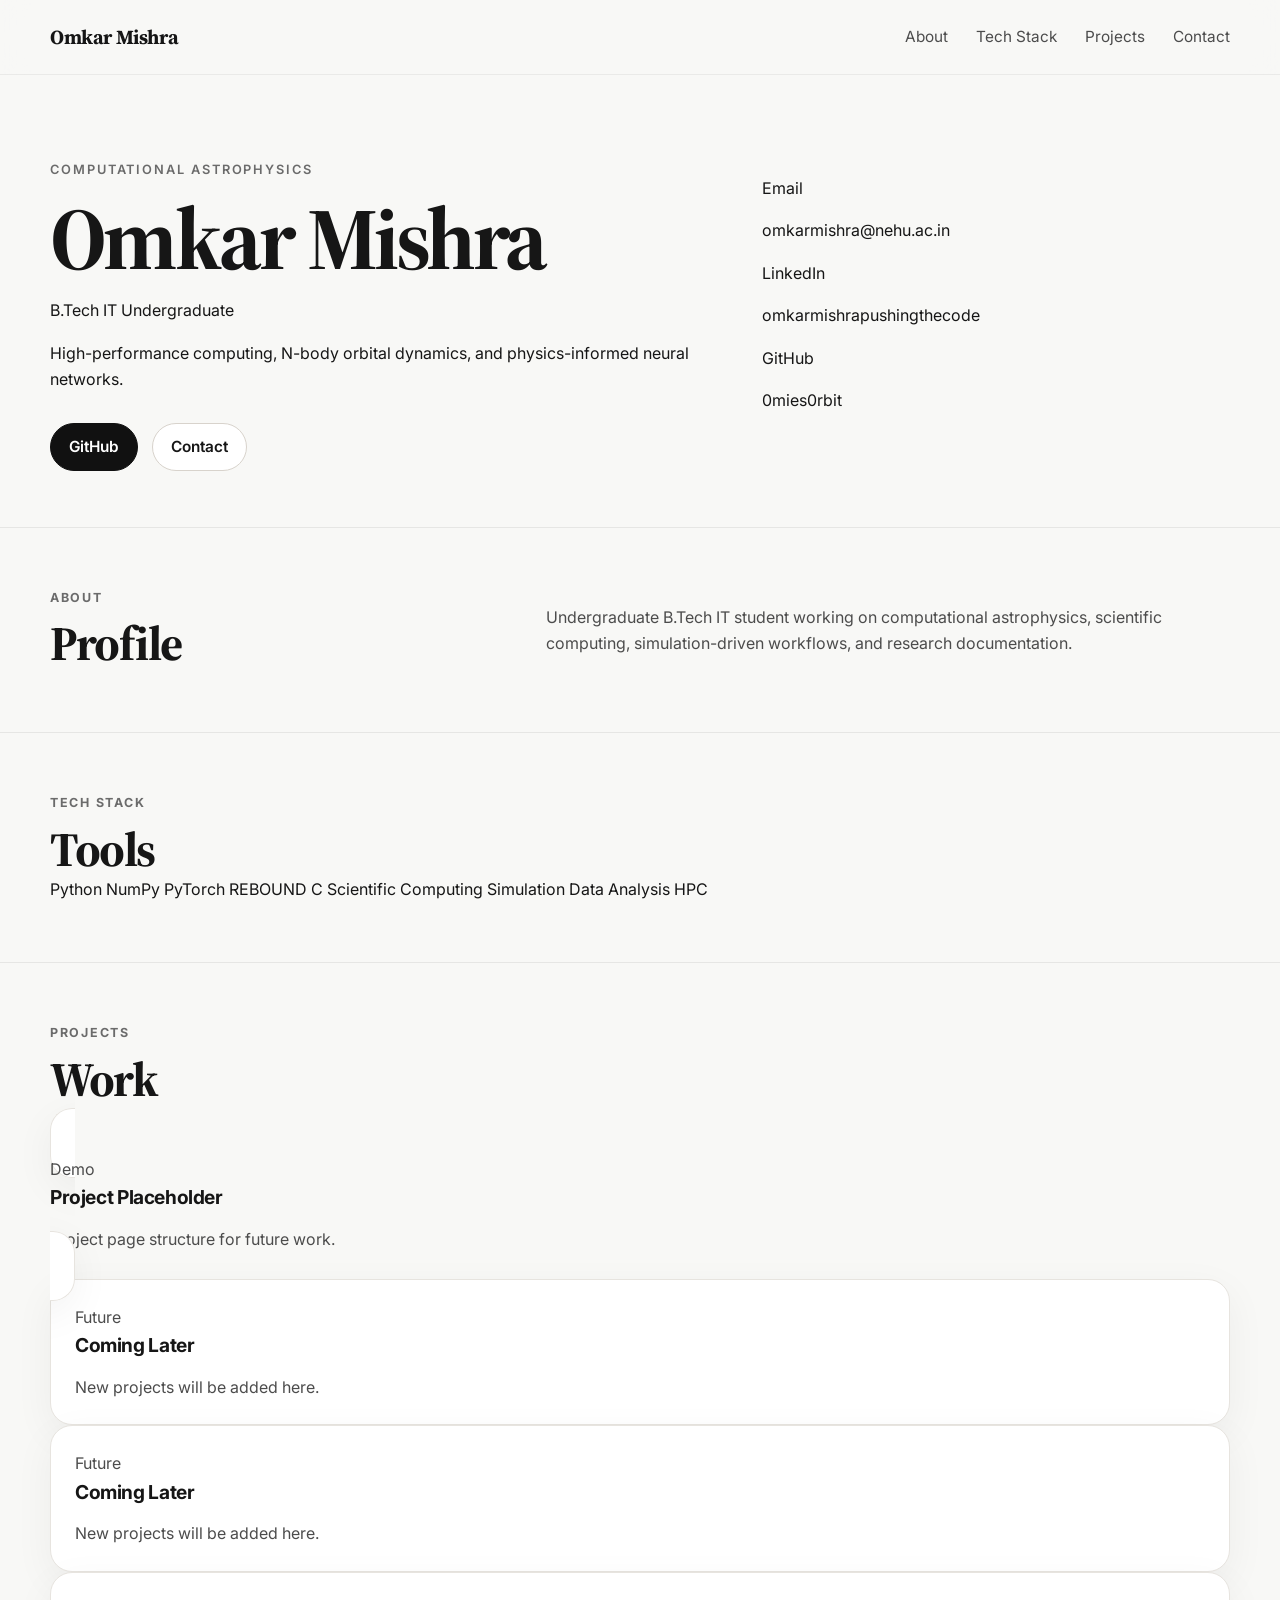
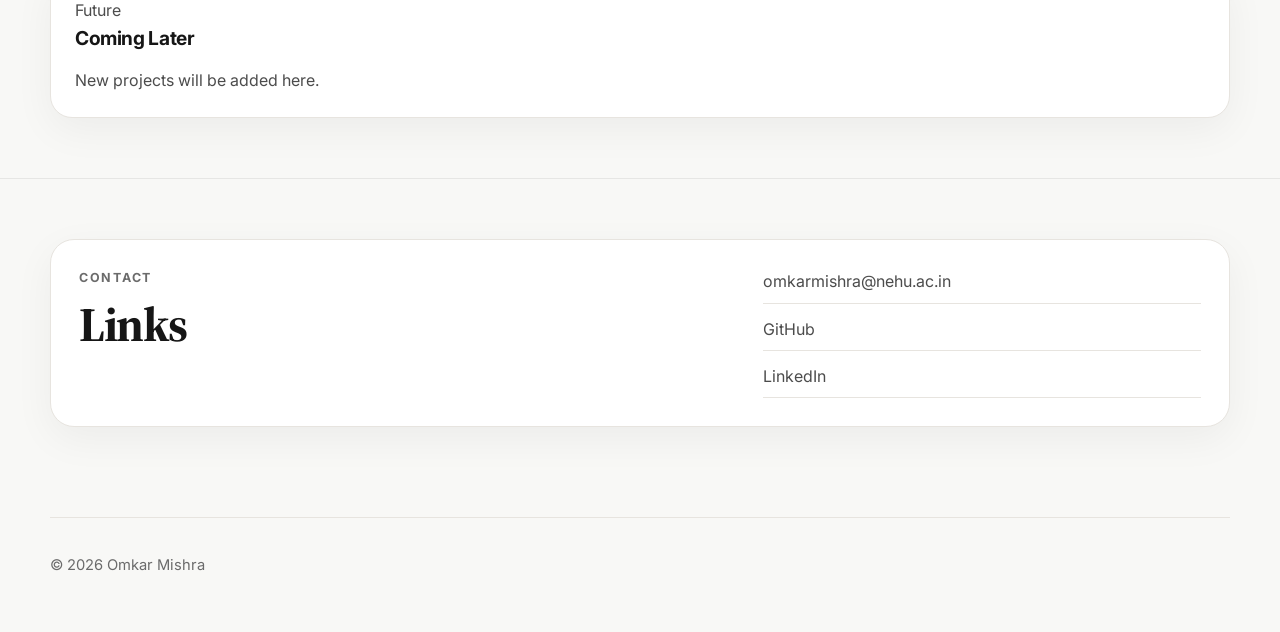
==== index.html @ 31a8afbe "Revise portfolio content and structure Updated the portfolio description, modified navigation links," ====
<!DOCTYPE html>
<html lang="en">
<head>
  <meta charset="UTF-8" />
  <meta name="viewport" content="width=device-width, initial-scale=1.0" />
  <title>Omkar Mishra</title>
  <meta name="description" content="Omkar Mishra portfolio" />
  <link rel="preconnect" href="https://fonts.googleapis.com">
  <link rel="preconnect" href="https://fonts.gstatic.com" crossorigin>
  <link
    href="https://fonts.googleapis.com/css2?family=Inter:wght@400;500;600;700;800&family=Source+Serif+4:wght@600;700&display=swap"
    rel="stylesheet"
  />
  <link rel="stylesheet" href="styles.css" />
</head>
<body>
  <header class="site-header">
    <div class="container nav">
      <a href="#" class="brand">Omkar Mishra</a>

      <button class="menu-toggle" id="menuToggle" aria-label="Toggle navigation">
        <span></span>
        <span></span>
      </button>

      <nav class="nav-links" id="navLinks">
        <a href="#about">About</a>
        <a href="#stack">Tech Stack</a>
        <a href="#projects">Projects</a>
        <a href="#contact">Contact</a>
      </nav>
    </div>
  </header>

  <main>
    <section class="hero">
      <div class="container hero-grid">
        <div>
          <p class="eyebrow">Computational Astrophysics</p>
          <h1>Omkar Mishra</h1>
          <p class="hero-meta">B.Tech IT Undergraduate</p>
          <p class="hero-text">
            High-performance computing, N-body orbital dynamics, and physics-informed neural networks.
          </p>

          <div class="hero-actions">
            <a class="btn btn-dark" href="https://github.com/0mies0rbit" target="_blank" rel="noreferrer">GitHub</a>
            <a class="btn btn-light" href="#contact">Contact</a>
          </div>
        </div>

        <div class="hero-card">
          <div class="mini-block">
            <p class="mini-label">Email</p>
            <p>omkarmishra@nehu.ac.in</p>
          </div>

          <div class="mini-block">
            <p class="mini-label">LinkedIn</p>
            <p>
              <a href="https://www.linkedin.com/in/omkarmishrapushingthecode/" target="_blank" rel="noreferrer">
                omkarmishrapushingthecode
              </a>
            </p>
          </div>

          <div class="mini-block">
            <p class="mini-label">GitHub</p>
            <p>
              <a href="https://github.com/0mies0rbit" target="_blank" rel="noreferrer">
                0mies0rbit
              </a>
            </p>
          </div>
        </div>
      </div>
    </section>

    <section class="section border-top" id="about">
      <div class="container two-col">
        <div>
          <p class="section-kicker">About</p>
          <h2 class="section-title">Profile</h2>
        </div>
        <div class="section-body">
          <p>
            Undergraduate B.Tech IT student working on computational astrophysics,
            scientific computing, simulation-driven workflows, and research documentation.
          </p>
        </div>
      </div>
    </section>

    <section class="section border-top" id="stack">
      <div class="container">
        <p class="section-kicker">Tech Stack</p>
        <h2 class="section-title">Tools</h2>

        <div class="tag-grid">
          <span>Python</span>
          <span>NumPy</span>
          <span>PyTorch</span>
          <span>REBOUND</span>
          <span>C</span>
          <span>Scientific Computing</span>
          <span>Simulation</span>
          <span>Data Analysis</span>
          <span>HPC</span>
        </div>
      </div>
    </section>

    <section class="section border-top" id="projects">
      <div class="container">
        <div class="section-head">
          <div>
            <p class="section-kicker">Projects</p>
            <h2 class="section-title">Work</h2>
          </div>
        </div>

        <div class="project-grid">
          <a class="project-card" href="project.html">
            <p class="project-label">Demo</p>
            <h3>Project Placeholder</h3>
            <p>Project page structure for future work.</p>
          </a>

          <div class="project-card muted">
            <p class="project-label">Future</p>
            <h3>Coming Later</h3>
            <p>New projects will be added here.</p>
          </div>

          <div class="project-card muted">
            <p class="project-label">Future</p>
            <h3>Coming Later</h3>
            <p>New projects will be added here.</p>
          </div>

          <div class="project-card muted">
            <p class="project-label">Future</p>
            <h3>Coming Later</h3>
            <p>New projects will be added here.</p>
          </div>
        </div>
      </div>
    </section>

    <section class="section border-top" id="contact">
      <div class="container contact-box">
        <div>
          <p class="section-kicker">Contact</p>
          <h2 class="section-title">Links</h2>
        </div>

        <div class="contact-links">
          <a href="mailto:omkarmishra@nehu.ac.in">omkarmishra@nehu.ac.in</a>
          <a href="https://github.com/0mies0rbit" target="_blank" rel="noreferrer">GitHub</a>
          <a href="https://www.linkedin.com/in/omkarmishrapushingthecode/" target="_blank" rel="noreferrer">LinkedIn</a>
        </div>
      </div>
    </section>
  </main>

  <footer class="site-footer">
    <div class="container footer-inner">
      <p>© 2026 Omkar Mishra</p>
    </div>
  </footer>

  <script src="script.js"></script>
</body>
</html>
---- styles.css ----
:root {
  --bg: #f8f8f6;
  --bg-soft: #ffffff;
  --line: #e7e4df;
  --line-dark: #d8d3cc;
  --text: #161616;
  --text-soft: #4c4c4c;
  --muted: #6b6b6b;
  --accent: #111111;
  --accent-soft: #f1eee9;
  --max-width: 1180px;
  --radius: 18px;
  --shadow: 0 12px 40px rgba(0, 0, 0, 0.05);
}

* {
  box-sizing: border-box;
}

html {
  scroll-behavior: smooth;
}

body {
  margin: 0;
  background: var(--bg);
  color: var(--text);
  font-family: "Inter", sans-serif;
  line-height: 1.65;
  -webkit-font-smoothing: antialiased;
  text-rendering: optimizeLegibility;
}

a {
  color: inherit;
  text-decoration: none;
}

img {
  max-width: 100%;
  display: block;
}

.container {
  width: min(var(--max-width), calc(100% - 40px));
  margin: 0 auto;
}

.site-header {
  position: sticky;
  top: 0;
  z-index: 1000;
  background: rgba(248, 248, 246, 0.88);
  backdrop-filter: blur(14px);
  border-bottom: 1px solid rgba(22, 22, 22, 0.06);
}

.nav {
  min-height: 74px;
  display: flex;
  align-items: center;
  justify-content: space-between;
  gap: 20px;
}

.brand {
  font-family: "Source Serif 4", serif;
  font-size: 1.25rem;
  font-weight: 700;
  letter-spacing: -0.02em;
}

.nav-links {
  display: flex;
  align-items: center;
  gap: 28px;
}

.nav-links a {
  font-size: 0.96rem;
  color: var(--text-soft);
  position: relative;
}

.nav-links a::after {
  content: "";
  position: absolute;
  left: 0;
  bottom: -6px;
  width: 0;
  height: 1px;
  background: var(--text);
  transition: width 0.25s ease;
}

.nav-links a:hover::after {
  width: 100%;
}

.menu-toggle {
  display: none;
  width: 44px;
  height: 44px;
  border: 1px solid var(--line);
  border-radius: 12px;
  background: white;
  cursor: pointer;
  padding: 0;
}

.menu-toggle span {
  display: block;
  width: 18px;
  height: 1.8px;
  background: var(--text);
  margin: 0 auto 5px;
}

.menu-toggle span:last-child {
  margin-bottom: 0;
}

.hero {
  padding: 84px 0 56px;
}

.hero-grid {
  display: grid;
  grid-template-columns: 1.3fr 0.9fr;
  gap: 36px;
  align-items: start;
}

.eyebrow {
  margin: 0 0 16px;
  text-transform: uppercase;
  letter-spacing: 0.15em;
  font-size: 0.8rem;
  color: var(--muted);
  font-weight: 600;
}

h1 {
  margin: 0;
  font-family: "Source Serif 4", serif;
  font-size: clamp(3rem, 7vw, 5.5rem);
  line-height: 0.97;
  letter-spacing: -0.04em;
  font-weight: 700;
}

.hero-subtext {
  max-width: 720px;
  margin: 20px 0 0;
  font-size: 1.05rem;
  color: var(--text-soft);
}

.hero-actions {
  display: flex;
  gap: 14px;
  margin-top: 30px;
  flex-wrap: wrap;
}

.btn {
  display: inline-flex;
  align-items: center;
  justify-content: center;
  min-height: 48px;
  padding: 0 18px;
  border-radius: 999px;
  font-size: 0.96rem;
  font-weight: 600;
  transition: transform 0.2s ease, background 0.2s ease, color 0.2s ease;
  border: 1px solid var(--line-dark);
}

.btn:hover {
  transform: translateY(-1px);
}

.btn-dark {
  background: var(--accent);
  color: white;
  border-color: var(--accent);
}

.btn-light {
  background: white;
  color: var(--text);
}

.hero-panel {
  background: var(--bg-soft);
  border: 1px solid var(--line);
  border-radius: 24px;
  padding: 26px;
  box-shadow: var(--shadow);
}

.panel-section + .panel-section {
  margin-top: 24px;
  padding-top: 22px;
  border-top: 1px solid var(--line);
}

.panel-label {
  margin: 0 0 12px;
  font-size: 0.82rem;
  color: var(--muted);
  text-transform: uppercase;
  letter-spacing: 0.14em;
  font-weight: 700;
}

.clean-list {
  margin: 0;
  padding-left: 18px;
  color: var(--text-soft);
}

.clean-list li + li {
  margin-top: 10px;
}

.tag-list {
  display: flex;
  flex-wrap: wrap;
  gap: 10px;
}

.tag-list span,
.project-tags span {
  display: inline-flex;
  align-items: center;
  min-height: 34px;
  padding: 0 12px;
  border: 1px solid var(--line);
  border-radius: 999px;
  background: var(--accent-soft);
  color: var(--text-soft);
  font-size: 0.9rem;
}

.section {
  padding: 60px 0;
}

.border-top {
  border-top: 1px solid rgba(22, 22, 22, 0.08);
}

.two-col {
  display: grid;
  grid-template-columns: 0.8fr 1.2fr;
  gap: 40px;
}

.section-head {
  display: flex;
  justify-content: space-between;
  gap: 24px;
  align-items: end;
  margin-bottom: 24px;
}

.section-kicker {
  margin: 0 0 10px;
  text-transform: uppercase;
  letter-spacing: 0.14em;
  font-size: 0.78rem;
  color: var(--muted);
  font-weight: 700;
}

.section-title {
  margin: 0;
  font-family: "Source Serif 4", serif;
  font-size: clamp(1.9rem, 4vw, 3rem);
  line-height: 1.08;
  letter-spacing: -0.03em;
}

.section-note,
.section-body p,
.contact-text {
  color: var(--text-soft);
  font-size: 1rem;
}

.section-body p + p {
  margin-top: 16px;
}

.cards {
  display: grid;
  gap: 20px;
}

.cards.three {
  grid-template-columns: repeat(3, 1fr);
}

.cards.two {
  grid-template-columns: repeat(2, 1fr);
}

.card,
.project-card {
  background: white;
  border: 1px solid var(--line);
  border-radius: 22px;
  padding: 24px;
  box-shadow: var(--shadow);
}

.card h3,
.project-card h3 {
  margin: 0 0 12px;
  font-size: 1.2rem;
  font-weight: 700;
  letter-spacing: -0.02em;
}

.card p,
.project-card p {
  margin: 0;
  color: var(--text-soft);
}

.project-meta {
  margin-bottom: 12px;
  font-size: 0.78rem;
  text-transform: uppercase;
  letter-spacing: 0.14em;
  color: var(--muted);
  font-weight: 700;
}

.project-tags {
  display: flex;
  flex-wrap: wrap;
  gap: 10px;
  margin-top: 18px;
}

.text-link {
  display: inline-block;
  margin-top: 18px;
  font-weight: 600;
  color: var(--text);
}

.text-link:hover {
  text-decoration: underline;
}

.note-list {
  margin-top: 24px;
  display: grid;
  gap: 18px;
}

.note-item {
  display: grid;
  grid-template-columns: 44px 1fr;
  gap: 18px;
  padding: 18px 0;
  border-top: 1px solid var(--line);
}

.note-item span {
  font-weight: 700;
  color: var(--muted);
}

.note-item h4 {
  margin: 0 0 6px;
  font-size: 1.05rem;
}

.note-item p {
  margin: 0;
  color: var(--text-soft);
}

.contact-box {
  display: grid;
  grid-template-columns: 1.2fr 0.8fr;
  gap: 28px;
  align-items: start;
  background: white;
  border: 1px solid var(--line);
  border-radius: 24px;
  padding: 28px;
  box-shadow: var(--shadow);
}

.contact-links {
  display: grid;
  gap: 12px;
}

.contact-links a {
  color: var(--text-soft);
  padding-bottom: 8px;
  border-bottom: 1px solid var(--line);
  word-break: break-word;
}

.contact-links a:hover {
  color: var(--text);
}

.site-footer {
  padding: 30px 0 40px;
}

.footer-inner {
  padding-top: 20px;
  border-top: 1px solid var(--line);
  display: flex;
  justify-content: space-between;
  gap: 14px;
  color: var(--muted);
  font-size: 0.92rem;
}

@media (max-width: 1024px) {
  .hero-grid,
  .two-col,
  .contact-box,
  .cards.three,
  .cards.two {
    grid-template-columns: 1fr;
  }

  .section-head {
    flex-direction: column;
    align-items: start;
  }
}

@media (max-width: 760px) {
  .container {
    width: min(var(--max-width), calc(100% - 24px));
  }

  .menu-toggle {
    display: inline-flex;
    align-items: center;
    justify-content: center;
    flex-direction: column;
  }

  .nav-links {
    position: absolute;
    top: 74px;
    left: 12px;
    right: 12px;
    display: none;
    flex-direction: column;
    align-items: start;
    gap: 16px;
    background: rgba(255, 255, 255, 0.98);
    border: 1px solid var(--line);
    border-radius: 18px;
    padding: 18px;
    box-shadow: var(--shadow);
  }

  .nav-links.open {
    display: flex;
  }

  .hero {
    padding-top: 56px;
  }

  .footer-inner {
    flex-direction: column;
  }
}
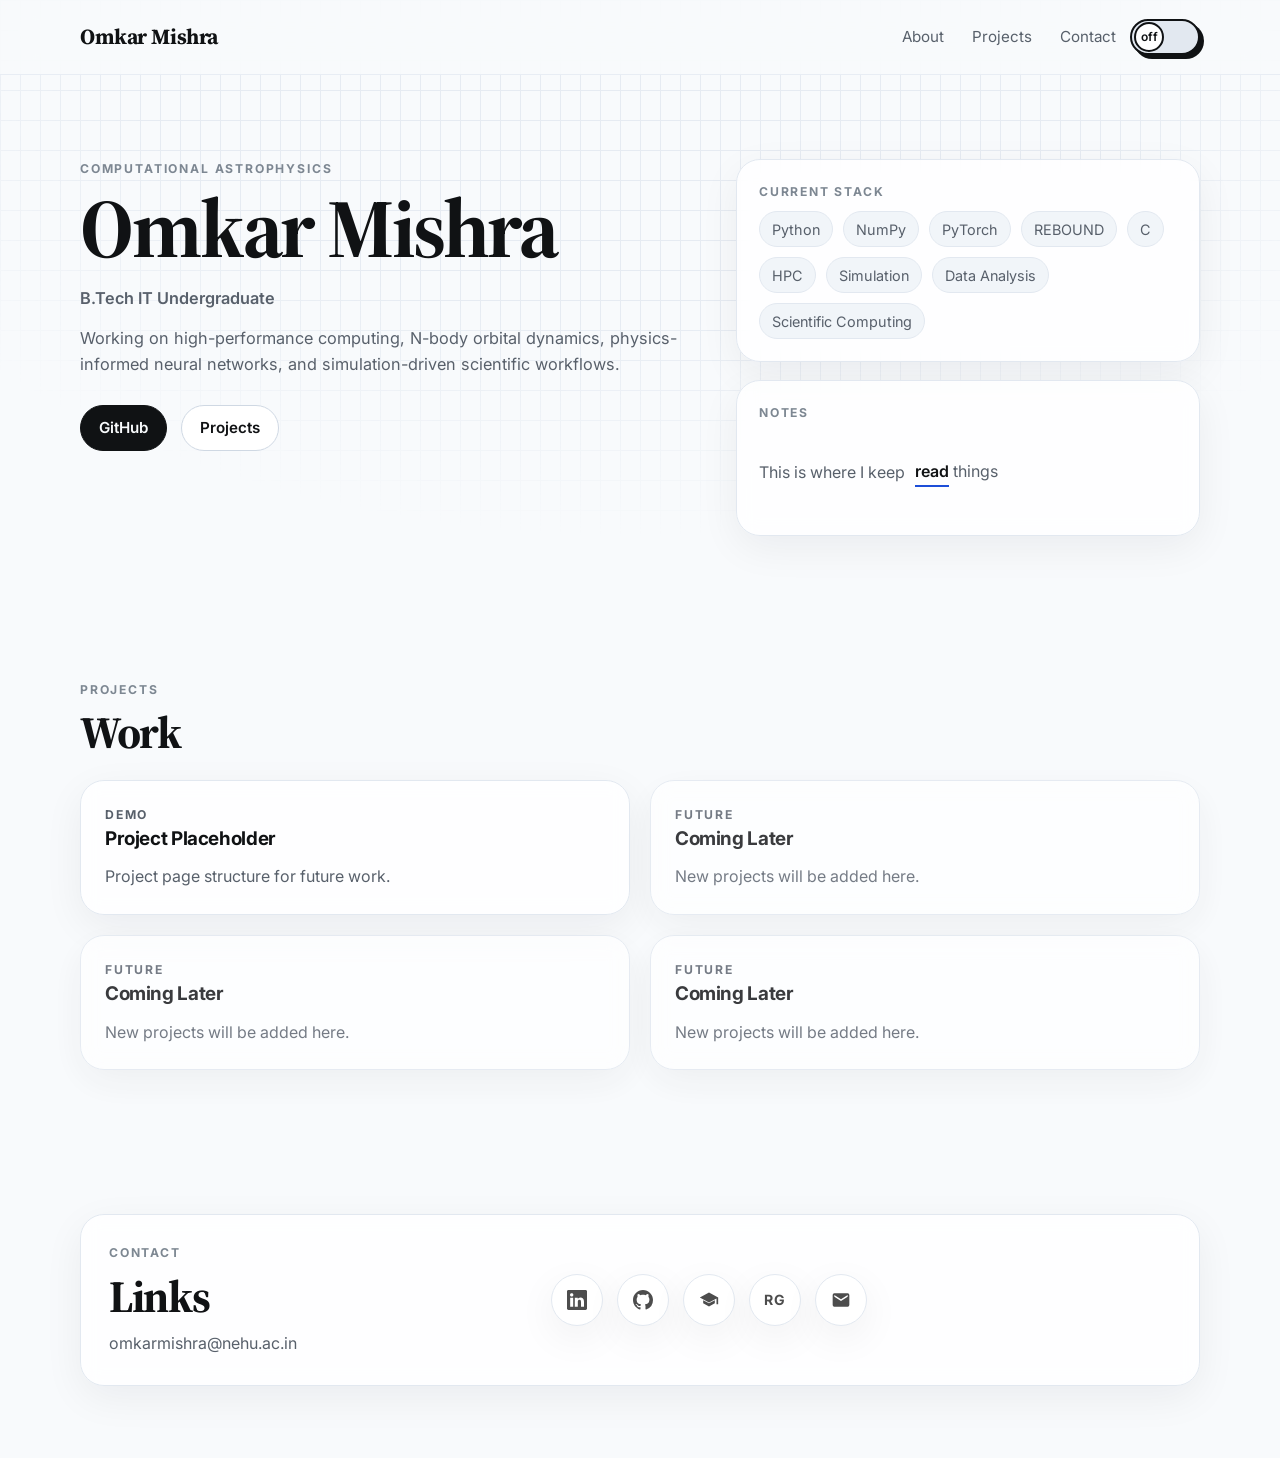
==== commit 9af6fb4b: "Add files via upload" ====
--- a/index.html
+++ b/index.html
@@ -4,7 +4,10 @@
   <meta charset="UTF-8" />
   <meta name="viewport" content="width=device-width, initial-scale=1.0" />
   <title>Omkar Mishra</title>
-  <meta name="description" content="Omkar Mishra portfolio" />
+  <meta
+    name="description"
+    content="Omkar Mishra — computational astrophysics portfolio"
+  />
   <link rel="preconnect" href="https://fonts.googleapis.com">
   <link rel="preconnect" href="https://fonts.gstatic.com" crossorigin>
   <link
@@ -14,103 +17,91 @@
   <link rel="stylesheet" href="styles.css" />
 </head>
 <body>
+  <div class="grid-wrapper" aria-hidden="true">
+    <div class="grid-background"></div>
+  </div>
+
   <header class="site-header">
     <div class="container nav">
       <a href="#" class="brand">Omkar Mishra</a>
 
-      <button class="menu-toggle" id="menuToggle" aria-label="Toggle navigation">
-        <span></span>
-        <span></span>
-      </button>
-
-      <nav class="nav-links" id="navLinks">
-        <a href="#about">About</a>
-        <a href="#stack">Tech Stack</a>
-        <a href="#projects">Projects</a>
-        <a href="#contact">Contact</a>
-      </nav>
+      <div class="nav-right">
+        <nav class="nav-links" id="navLinks">
+          <a href="#about">About</a>
+          <a href="#projects">Projects</a>
+          <a href="#contact">Contact</a>
+        </nav>
+
+        <label class="switch">
+          <input type="checkbox" class="toggle" id="themeToggle">
+          <span class="slider"></span>
+        </label>
+
+        <button class="menu-toggle" id="menuToggle" aria-label="Toggle menu">
+          <span></span>
+          <span></span>
+        </button>
+      </div>
     </div>
   </header>
 
   <main>
-    <section class="hero">
-      <div class="container hero-grid">
-        <div>
+    <section class="hero section" id="about">
+      <div class="container hero-layout">
+        <div class="hero-copy">
           <p class="eyebrow">Computational Astrophysics</p>
           <h1>Omkar Mishra</h1>
-          <p class="hero-meta">B.Tech IT Undergraduate</p>
-          <p class="hero-text">
-            High-performance computing, N-body orbital dynamics, and physics-informed neural networks.
+          <p class="role">B.Tech IT Undergraduate</p>
+          <p class="about-text">
+            Working on high-performance computing, N-body orbital dynamics,
+            physics-informed neural networks, and simulation-driven scientific workflows.
           </p>
 
           <div class="hero-actions">
-            <a class="btn btn-dark" href="https://github.com/0mies0rbit" target="_blank" rel="noreferrer">GitHub</a>
-            <a class="btn btn-light" href="#contact">Contact</a>
-          </div>
-        </div>
-
-        <div class="hero-card">
-          <div class="mini-block">
-            <p class="mini-label">Email</p>
-            <p>omkarmishra@nehu.ac.in</p>
-          </div>
-
-          <div class="mini-block">
-            <p class="mini-label">LinkedIn</p>
-            <p>
-              <a href="https://www.linkedin.com/in/omkarmishrapushingthecode/" target="_blank" rel="noreferrer">
-                omkarmishrapushingthecode
-              </a>
-            </p>
-          </div>
-
-          <div class="mini-block">
-            <p class="mini-label">GitHub</p>
-            <p>
-              <a href="https://github.com/0mies0rbit" target="_blank" rel="noreferrer">
-                0mies0rbit
-              </a>
-            </p>
-          </div>
-        </div>
+            <a
+              class="btn btn-dark"
+              href="https://github.com/0mies0rbit"
+              target="_blank"
+              rel="noreferrer"
+            >
+              GitHub
+            </a>
+            <a class="btn btn-light" href="#projects">Projects</a>
+          </div>
+        </div>
+
+        <aside class="hero-side">
+          <div class="info-card">
+            <p class="card-label">Current Stack</p>
+            <div class="tag-grid">
+              <span>Python</span>
+              <span>NumPy</span>
+              <span>PyTorch</span>
+              <span>REBOUND</span>
+              <span>C</span>
+              <span>HPC</span>
+              <span>Simulation</span>
+              <span>Data Analysis</span>
+              <span>Scientific Computing</span>
+            </div>
+          </div>
+
+          <div class="read-card">
+            <p class="read-card__label">Notes</p>
+            <div class="main-container">
+              <p>This is where I keep</p>
+              <div class="tooltip-container">
+                <span class="tooltip">Technical notes and logs</span>
+                <div class="text">read</div>
+                <p>things</p>
+              </div>
+            </div>
+          </div>
+        </aside>
       </div>
     </section>
 
-    <section class="section border-top" id="about">
-      <div class="container two-col">
-        <div>
-          <p class="section-kicker">About</p>
-          <h2 class="section-title">Profile</h2>
-        </div>
-        <div class="section-body">
-          <p>
-            Undergraduate B.Tech IT student working on computational astrophysics,
-            scientific computing, simulation-driven workflows, and research documentation.
-          </p>
-        </div>
-      </div>
-    </section>
-
-    <section class="section border-top" id="stack">
-      <div class="container">
-        <p class="section-kicker">Tech Stack</p>
-        <h2 class="section-title">Tools</h2>
-
-        <div class="tag-grid">
-          <span>Python</span>
-          <span>NumPy</span>
-          <span>PyTorch</span>
-          <span>REBOUND</span>
-          <span>C</span>
-          <span>Scientific Computing</span>
-          <span>Simulation</span>
-          <span>Data Analysis</span>
-          <span>HPC</span>
-        </div>
-      </div>
-    </section>
-
-    <section class="section border-top" id="projects">
+    <section class="section projects-section" id="projects">
       <div class="container">
         <div class="section-head">
           <div>
@@ -119,56 +110,99 @@
           </div>
         </div>
 
-        <div class="project-grid">
-          <a class="project-card" href="project.html">
-            <p class="project-label">Demo</p>
-            <h3>Project Placeholder</h3>
-            <p>Project page structure for future work.</p>
-          </a>
-
-          <div class="project-card muted">
-            <p class="project-label">Future</p>
-            <h3>Coming Later</h3>
-            <p>New projects will be added here.</p>
-          </div>
-
-          <div class="project-card muted">
-            <p class="project-label">Future</p>
-            <h3>Coming Later</h3>
-            <p>New projects will be added here.</p>
-          </div>
-
-          <div class="project-card muted">
-            <p class="project-label">Future</p>
-            <h3>Coming Later</h3>
-            <p>New projects will be added here.</p>
-          </div>
+        <div class="project-grid" id="projectGrid">
+          <!-- JS injects cards -->
         </div>
       </div>
     </section>
 
-    <section class="section border-top" id="contact">
-      <div class="container contact-box">
-        <div>
+    <section class="section contact-section" id="contact">
+      <div class="container contact-shell">
+        <div class="contact-copy">
           <p class="section-kicker">Contact</p>
           <h2 class="section-title">Links</h2>
-        </div>
-
-        <div class="contact-links">
-          <a href="mailto:omkarmishra@nehu.ac.in">omkarmishra@nehu.ac.in</a>
-          <a href="https://github.com/0mies0rbit" target="_blank" rel="noreferrer">GitHub</a>
-          <a href="https://www.linkedin.com/in/omkarmishrapushingthecode/" target="_blank" rel="noreferrer">LinkedIn</a>
-        </div>
+          <p class="contact-text">
+            omkarmishra@nehu.ac.in
+          </p>
+        </div>
+
+        <ul class="example-2">
+          <li class="icon-content">
+            <a
+              data-social="linkedin"
+              aria-label="LinkedIn"
+              href="https://www.linkedin.com/in/omkarmishrapushingthecode/"
+              target="_blank"
+              rel="noreferrer"
+            >
+              <div class="filled"></div>
+              <svg viewBox="0 0 16 16" fill="currentColor" height="20" width="20" aria-hidden="true">
+                <path d="M0 1.146C0 .513.526 0 1.175 0h13.65C15.474 0 16 .513 16 1.146v13.708c0 .633-.526 1.146-1.175 1.146H1.175C.526 16 0 15.487 0 14.854zm4.943 12.248V6.169H2.542v7.225zm-1.2-8.212c.837 0 1.358-.554 1.358-1.248-.015-.709-.52-1.248-1.342-1.248S2.4 3.226 2.4 3.934c0 .694.521 1.248 1.327 1.248zm4.908 8.212V9.359c0-.216.016-.432.08-.586.173-.431.568-.878 1.232-.878.869 0 1.216.662 1.216 1.634v3.865h2.401V9.25c0-2.22-1.184-3.252-2.764-3.252-1.274 0-1.845.7-2.165 1.193v.025h-.016l.016-.025V6.169h-2.4c.03.678 0 7.225 0 7.225z"></path>
+              </svg>
+            </a>
+            <div class="tooltip">LinkedIn</div>
+          </li>
+
+          <li class="icon-content">
+            <a
+              data-social="github"
+              aria-label="GitHub"
+              href="https://github.com/0mies0rbit"
+              target="_blank"
+              rel="noreferrer"
+            >
+              <div class="filled"></div>
+              <svg viewBox="0 0 16 16" fill="currentColor" height="20" width="20" aria-hidden="true">
+                <path d="M8 0C3.58 0 0 3.58 0 8c0 3.54 2.29 6.53 5.47 7.59.4.07.55-.17.55-.38 0-.19-.01-.82-.01-1.49-2.01.37-2.53-.49-2.69-.94-.09-.23-.48-.94-.82-1.13-.28-.15-.68-.52-.01-.53.63-.01 1.08.58 1.23.82.72 1.21 1.87.87 2.33.66.07-.52.28-.87.51-1.07-1.78-.2-3.64-.89-3.64-3.95 0-.87.31-1.59.82-2.15-.08-.2-.36-1.02.08-2.12 0 0 .67-.21 2.2.82.64-.18 1.32-.27 2-.27s1.36.09 2 .27c1.53-1.04 2.2-.82 2.2-.82.44 1.1.16 1.92.08 2.12.51.56.82 1.27.82 2.15 0 3.07-1.87 3.75-3.65 3.95.29.25.54.73.54 1.48 0 1.07-.01 1.93-.01 2.2 0 .21.15.46.55.38A8.01 8.01 0 0 0 16 8c0-4.42-3.58-8-8-8"></path>
+              </svg>
+            </a>
+            <div class="tooltip">GitHub</div>
+          </li>
+
+          <li class="icon-content">
+            <a
+              data-social="scholar"
+              aria-label="Google Scholar"
+              href="#"
+            >
+              <div class="filled"></div>
+              <svg viewBox="0 0 24 24" fill="currentColor" height="20" width="20" aria-hidden="true">
+                <path d="M12 3 1 9l11 6 9-4.91V17h2V9L12 3Zm-7 9.18V16l7 3.82L19 16v-3.82l-7 3.82-7-3.82Z"/>
+              </svg>
+            </a>
+            <div class="tooltip">Scholar</div>
+          </li>
+
+          <li class="icon-content">
+            <a
+              data-social="researchgate"
+              aria-label="ResearchGate"
+              href="#"
+            >
+              <div class="filled"></div>
+              <span class="icon-text">RG</span>
+            </a>
+            <div class="tooltip">ResearchGate</div>
+          </li>
+
+          <li class="icon-content">
+            <a
+              data-social="email"
+              aria-label="Email"
+              href="mailto:omkarmishra@nehu.ac.in"
+            >
+              <div class="filled"></div>
+              <svg viewBox="0 0 24 24" fill="currentColor" height="20" width="20" aria-hidden="true">
+                <path d="M20 4H4a2 2 0 0 0-2 2v12a2 2 0 0 0 2 2h16a2 2 0 0 0 2-2V6a2 2 0 0 0-2-2Zm0 4.24-8 5-8-5V6l8 5 8-5v2.24Z"/>
+              </svg>
+            </a>
+            <div class="tooltip">Email</div>
+          </li>
+        </ul>
       </div>
     </section>
   </main>
 
-  <footer class="site-footer">
-    <div class="container footer-inner">
-      <p>© 2026 Omkar Mishra</p>
-    </div>
-  </footer>
-
   <script src="script.js"></script>
 </body>
-</html>
+</html>
--- a/styles.css
+++ b/styles.css
@@ -1,16 +1,34 @@
 :root {
-  --bg: #f8f8f6;
-  --bg-soft: #ffffff;
-  --line: #e7e4df;
-  --line-dark: #d8d3cc;
-  --text: #161616;
-  --text-soft: #4c4c4c;
-  --muted: #6b6b6b;
-  --accent: #111111;
-  --accent-soft: #f1eee9;
-  --max-width: 1180px;
-  --radius: 18px;
-  --shadow: 0 12px 40px rgba(0, 0, 0, 0.05);
+  --bg: #f8fafc;
+  --surface: rgba(255, 255, 255, 0.82);
+  --surface-strong: #ffffff;
+  --text: #101214;
+  --text-soft: #58606b;
+  --muted: #7d8792;
+  --line: #e2e8f0;
+  --line-strong: #cfd8e3;
+  --chip: #f1f5f9;
+  --shadow: 0 12px 40px rgba(15, 23, 42, 0.06);
+  --max-width: 1120px;
+  --tooltip-accent: #1d4ed8;
+  --icon-base: #4d4d4d;
+  --grid-line: #e2e8f0;
+}
+
+body.dark {
+  --bg: #000000;
+  --surface: rgba(10, 10, 10, 0.86);
+  --surface-strong: #090909;
+  --text: #f4f4f4;
+  --text-soft: #b8b8b8;
+  --muted: #8f8f8f;
+  --line: #1d1d1d;
+  --line-strong: #2a2a2a;
+  --chip: #101010;
+  --shadow: 0 14px 44px rgba(0, 0, 0, 0.35);
+  --tooltip-accent: #ffffff;
+  --icon-base: #d8d8d8;
+  --grid-line: #1b1b1b;
 }
 
 * {
@@ -26,9 +44,10 @@
   background: var(--bg);
   color: var(--text);
   font-family: "Inter", sans-serif;
-  line-height: 1.65;
+  line-height: 1.6;
   -webkit-font-smoothing: antialiased;
   text-rendering: optimizeLegibility;
+  transition: background-color 0.25s ease, color 0.25s ease;
 }
 
 a {
@@ -36,23 +55,52 @@
   text-decoration: none;
 }
 
-img {
-  max-width: 100%;
-  display: block;
-}
-
 .container {
   width: min(var(--max-width), calc(100% - 40px));
   margin: 0 auto;
-}
-
+  position: relative;
+  z-index: 2;
+}
+
+/* Grid background */
+.grid-wrapper {
+  min-height: 100%;
+  width: 100%;
+  position: fixed;
+  inset: 0;
+  z-index: 0;
+  pointer-events: none;
+  background-color: var(--bg);
+}
+
+.grid-background {
+  position: absolute;
+  inset: 0;
+  background-image:
+    linear-gradient(to right, var(--grid-line) 1px, transparent 1px),
+    linear-gradient(to bottom, var(--grid-line) 1px, transparent 1px);
+  background-size: 20px 30px;
+  -webkit-mask-image: radial-gradient(
+    ellipse 70% 60% at 50% 0%,
+    #000 60%,
+    transparent 100%
+  );
+  mask-image: radial-gradient(
+    ellipse 70% 60% at 50% 0%,
+    #000 60%,
+    transparent 100%
+  );
+  opacity: 0.8;
+}
+
+/* Header */
 .site-header {
   position: sticky;
   top: 0;
-  z-index: 1000;
-  background: rgba(248, 248, 246, 0.88);
-  backdrop-filter: blur(14px);
-  border-bottom: 1px solid rgba(22, 22, 22, 0.06);
+  z-index: 20;
+  backdrop-filter: blur(16px);
+  background: color-mix(in srgb, var(--bg) 82%, transparent);
+  border-bottom: 1px solid color-mix(in srgb, var(--line) 75%, transparent);
 }
 
 .nav {
@@ -60,16 +108,22 @@
   display: flex;
   align-items: center;
   justify-content: space-between;
-  gap: 20px;
+  gap: 18px;
 }
 
 .brand {
   font-family: "Source Serif 4", serif;
-  font-size: 1.25rem;
+  font-size: 1.35rem;
   font-weight: 700;
   letter-spacing: -0.02em;
 }
 
+.nav-right {
+  display: flex;
+  align-items: center;
+  gap: 14px;
+}
+
 .nav-links {
   display: flex;
   align-items: center;
@@ -77,33 +131,48 @@
 }
 
 .nav-links a {
-  font-size: 0.96rem;
   color: var(--text-soft);
-  position: relative;
-}
-
-.nav-links a::after {
-  content: "";
-  position: absolute;
-  left: 0;
-  bottom: -6px;
-  width: 0;
-  height: 1px;
-  background: var(--text);
-  transition: width 0.25s ease;
-}
-
-.nav-links a:hover::after {
-  width: 100%;
+  font-size: 0.95rem;
+}
+
+.nav-links a:hover {
+  color: var(--text);
+}
+
+.theme-btn {
+  border: 1px solid var(--line);
+  background: var(--surface-strong);
+  color: var(--text);
+  min-height: 42px;
+  padding: 0 12px;
+  border-radius: 999px;
+  cursor: pointer;
+  display: inline-flex;
+  align-items: center;
+  gap: 8px;
+  font: inherit;
+  box-shadow: var(--shadow);
+}
+
+.theme-btn__dark {
+  opacity: 0.6;
+}
+
+body.dark .theme-btn__dark {
+  opacity: 1;
+}
+
+body.dark .theme-btn__light {
+  opacity: 0.6;
 }
 
 .menu-toggle {
   display: none;
-  width: 44px;
-  height: 44px;
+  width: 42px;
+  height: 42px;
   border: 1px solid var(--line);
   border-radius: 12px;
-  background: white;
+  background: var(--surface-strong);
   cursor: pointer;
   padding: 0;
 }
@@ -111,7 +180,7 @@
 .menu-toggle span {
   display: block;
   width: 18px;
-  height: 1.8px;
+  height: 2px;
   background: var(--text);
   margin: 0 auto 5px;
 }
@@ -120,46 +189,65 @@
   margin-bottom: 0;
 }
 
+/* Sections */
+.section {
+  padding: 72px 0;
+}
+
 .hero {
-  padding: 84px 0 56px;
-}
-
-.hero-grid {
+  padding-top: 84px;
+}
+
+.hero-layout {
   display: grid;
-  grid-template-columns: 1.3fr 0.9fr;
-  gap: 36px;
+  grid-template-columns: 1.15fr 0.85fr;
+  gap: 28px;
   align-items: start;
 }
 
-.eyebrow {
-  margin: 0 0 16px;
+.eyebrow,
+.section-kicker,
+.card-label,
+.read-card__label,
+.project-label {
+  margin: 0 0 10px;
   text-transform: uppercase;
   letter-spacing: 0.15em;
-  font-size: 0.8rem;
+  font-size: 0.76rem;
   color: var(--muted);
-  font-weight: 600;
+  font-weight: 700;
+}
+
+h1,
+.section-title {
+  font-family: "Source Serif 4", serif;
+  letter-spacing: -0.03em;
 }
 
 h1 {
   margin: 0;
-  font-family: "Source Serif 4", serif;
-  font-size: clamp(3rem, 7vw, 5.5rem);
+  font-size: clamp(3rem, 7vw, 5.2rem);
   line-height: 0.97;
-  letter-spacing: -0.04em;
-  font-weight: 700;
-}
-
-.hero-subtext {
+}
+
+.role {
+  margin: 16px 0 0;
+  color: var(--text-soft);
+  font-size: 1.02rem;
+  font-weight: 600;
+}
+
+.about-text {
+  margin: 14px 0 0;
   max-width: 720px;
-  margin: 20px 0 0;
-  font-size: 1.05rem;
   color: var(--text-soft);
+  font-size: 1.02rem;
 }
 
 .hero-actions {
   display: flex;
   gap: 14px;
-  margin-top: 30px;
+  margin-top: 28px;
   flex-wrap: wrap;
 }
 
@@ -167,13 +255,13 @@
   display: inline-flex;
   align-items: center;
   justify-content: center;
-  min-height: 48px;
+  min-height: 46px;
   padding: 0 18px;
   border-radius: 999px;
-  font-size: 0.96rem;
+  font-size: 0.95rem;
   font-weight: 600;
-  transition: transform 0.2s ease, background 0.2s ease, color 0.2s ease;
-  border: 1px solid var(--line-dark);
+  border: 1px solid var(--line-strong);
+  transition: transform 0.18s ease;
 }
 
 .btn:hover {
@@ -181,264 +269,316 @@
 }
 
 .btn-dark {
-  background: var(--accent);
-  color: white;
-  border-color: var(--accent);
+  background: var(--text);
+  color: var(--bg);
+  border-color: var(--text);
 }
 
 .btn-light {
-  background: white;
+  background: var(--surface-strong);
   color: var(--text);
 }
 
-.hero-panel {
-  background: var(--bg-soft);
+.hero-side {
+  display: grid;
+  gap: 18px;
+}
+
+.info-card,
+.read-card,
+.project-card,
+.contact-shell {
+  background: var(--surface);
   border: 1px solid var(--line);
   border-radius: 24px;
-  padding: 26px;
   box-shadow: var(--shadow);
-}
-
-.panel-section + .panel-section {
-  margin-top: 24px;
-  padding-top: 22px;
-  border-top: 1px solid var(--line);
-}
-
-.panel-label {
-  margin: 0 0 12px;
-  font-size: 0.82rem;
-  color: var(--muted);
-  text-transform: uppercase;
-  letter-spacing: 0.14em;
-  font-weight: 700;
-}
-
-.clean-list {
-  margin: 0;
-  padding-left: 18px;
-  color: var(--text-soft);
-}
-
-.clean-list li + li {
-  margin-top: 10px;
-}
-
-.tag-list {
+  backdrop-filter: blur(10px);
+}
+
+.info-card,
+.read-card {
+  padding: 22px;
+}
+
+.tag-grid {
   display: flex;
   flex-wrap: wrap;
   gap: 10px;
 }
 
-.tag-list span,
-.project-tags span {
+.tag-grid span {
   display: inline-flex;
   align-items: center;
-  min-height: 34px;
+  min-height: 36px;
   padding: 0 12px;
   border: 1px solid var(--line);
   border-radius: 999px;
-  background: var(--accent-soft);
+  background: var(--chip);
   color: var(--text-soft);
   font-size: 0.9rem;
 }
 
-.section {
-  padding: 60px 0;
-}
-
-.border-top {
-  border-top: 1px solid rgba(22, 22, 22, 0.08);
-}
-
-.two-col {
-  display: grid;
-  grid-template-columns: 0.8fr 1.2fr;
-  gap: 40px;
-}
-
+/* Tooltip block */
+.main-container {
+  display: flex;
+  justify-content: flex-start;
+  align-items: center;
+  border-radius: 1em;
+  color: var(--text-soft);
+  min-height: 80px;
+  width: 100%;
+  gap: 6px;
+}
+
+.main-container:hover .text {
+  color: var(--tooltip-accent);
+}
+
+.tooltip-container {
+  --background: var(--tooltip-accent);
+  position: relative;
+  cursor: pointer;
+  display: flex;
+  transition: all 0.2s;
+  padding: 0 0.2em;
+  border: 1px solid transparent;
+}
+
+.tooltip-container p {
+  margin: 0;
+}
+
+.tooltip-container .tooltip {
+  position: absolute;
+  top: 20px;
+  left: 32%;
+  transform: translateX(-50%);
+  padding: 0.3em 0.6em;
+  opacity: 0;
+  pointer-events: none;
+  transition: all 0.3s;
+  color: #fff;
+  background: var(--background);
+  white-space: nowrap;
+  font-size: 0.86rem;
+}
+
+.tooltip-container .tooltip::before {
+  position: absolute;
+  content: "";
+  height: 0.6em;
+  width: 0.6em;
+  bottom: -0.2em;
+  left: 50%;
+  transform: translate(-20%) rotate(45deg);
+  background: var(--background);
+}
+
+.tooltip-container:hover .tooltip {
+  top: -150%;
+  border-radius: 0.25em;
+  opacity: 1;
+  visibility: visible;
+  pointer-events: auto;
+}
+
+.text {
+  margin-right: 4px;
+  height: fit-content;
+  animation: bounce 1.6s infinite;
+  border-bottom: 2px solid var(--background);
+  color: var(--text);
+  font-weight: 600;
+}
+
+.text:hover {
+  animation: none;
+}
+
+@keyframes bounce {
+  50% {
+    color: var(--tooltip-accent);
+  }
+  75% {
+    scale: 0.98;
+    transform: rotate(1deg);
+  }
+  100% {
+    scale: 1.01;
+  }
+}
+
+/* Projects */
 .section-head {
-  display: flex;
-  justify-content: space-between;
-  gap: 24px;
-  align-items: end;
-  margin-bottom: 24px;
-}
-
-.section-kicker {
-  margin: 0 0 10px;
-  text-transform: uppercase;
-  letter-spacing: 0.14em;
-  font-size: 0.78rem;
-  color: var(--muted);
-  font-weight: 700;
+  margin-bottom: 22px;
 }
 
 .section-title {
   margin: 0;
-  font-family: "Source Serif 4", serif;
-  font-size: clamp(1.9rem, 4vw, 3rem);
+  font-size: clamp(1.9rem, 4vw, 2.8rem);
   line-height: 1.08;
-  letter-spacing: -0.03em;
-}
-
-.section-note,
-.section-body p,
-.contact-text {
-  color: var(--text-soft);
-  font-size: 1rem;
-}
-
-.section-body p + p {
-  margin-top: 16px;
-}
-
-.cards {
+}
+
+.project-grid {
   display: grid;
+  grid-template-columns: repeat(2, 1fr);
   gap: 20px;
 }
 
-.cards.three {
-  grid-template-columns: repeat(3, 1fr);
-}
-
-.cards.two {
-  grid-template-columns: repeat(2, 1fr);
-}
-
-.card,
 .project-card {
-  background: white;
-  border: 1px solid var(--line);
-  border-radius: 22px;
+  display: block;
   padding: 24px;
-  box-shadow: var(--shadow);
-}
-
-.card h3,
+  transition: transform 0.18s ease, border-color 0.18s ease;
+}
+
+.project-card:hover {
+  transform: translateY(-2px);
+  border-color: var(--line-strong);
+}
+
 .project-card h3 {
-  margin: 0 0 12px;
-  font-size: 1.2rem;
-  font-weight: 700;
+  margin: 0 0 10px;
+  font-size: 1.18rem;
   letter-spacing: -0.02em;
-}
-
-.card p,
+  color: var(--text);
+}
+
 .project-card p {
   margin: 0;
   color: var(--text-soft);
 }
 
-.project-meta {
-  margin-bottom: 12px;
-  font-size: 0.78rem;
-  text-transform: uppercase;
-  letter-spacing: 0.14em;
-  color: var(--muted);
+.project-card.muted {
+  opacity: 0.82;
+}
+
+/* Contact icons */
+.contact-shell {
+  padding: 28px;
+  display: grid;
+  grid-template-columns: 0.8fr 1.2fr;
+  gap: 28px;
+  align-items: center;
+}
+
+.contact-text {
+  margin: 10px 0 0;
+  color: var(--text-soft);
+}
+
+.example-2 {
+  list-style: none;
+  display: flex;
+  justify-content: flex-start;
+  align-items: center;
+  flex-wrap: wrap;
+  gap: 14px;
+  margin: 0;
+  padding: 0;
+}
+
+.example-2 .icon-content {
+  position: relative;
+}
+
+.example-2 .icon-content .tooltip {
+  position: absolute;
+  top: 20px;
+  left: 50%;
+  transform: translateX(-50%);
+  color: #fff;
+  padding: 6px 10px;
+  border-radius: 6px;
+  opacity: 0;
+  visibility: hidden;
+  font-size: 13px;
+  transition: all 0.3s ease;
+  white-space: nowrap;
+  z-index: 2;
+}
+
+.example-2 .icon-content:hover .tooltip {
+  opacity: 1;
+  visibility: visible;
+  top: -42px;
+}
+
+.example-2 .icon-content a {
+  position: relative;
+  overflow: hidden;
+  display: flex;
+  justify-content: center;
+  align-items: center;
+  width: 52px;
+  height: 52px;
+  border-radius: 50%;
+  color: var(--icon-base);
+  background-color: var(--surface-strong);
+  border: 1px solid var(--line);
+  transition: all 0.3s ease-in-out;
+  box-shadow: var(--shadow);
+}
+
+.example-2 .icon-content a:hover {
+  color: white;
+}
+
+.example-2 .icon-content a svg,
+.example-2 .icon-content a .icon-text {
+  position: relative;
+  z-index: 1;
+}
+
+.icon-text {
   font-weight: 700;
-}
-
-.project-tags {
-  display: flex;
-  flex-wrap: wrap;
-  gap: 10px;
-  margin-top: 18px;
-}
-
-.text-link {
-  display: inline-block;
-  margin-top: 18px;
-  font-weight: 600;
-  color: var(--text);
-}
-
-.text-link:hover {
-  text-decoration: underline;
-}
-
-.note-list {
-  margin-top: 24px;
-  display: grid;
-  gap: 18px;
-}
-
-.note-item {
-  display: grid;
-  grid-template-columns: 44px 1fr;
-  gap: 18px;
-  padding: 18px 0;
-  border-top: 1px solid var(--line);
-}
-
-.note-item span {
-  font-weight: 700;
-  color: var(--muted);
-}
-
-.note-item h4 {
-  margin: 0 0 6px;
-  font-size: 1.05rem;
-}
-
-.note-item p {
-  margin: 0;
-  color: var(--text-soft);
-}
-
-.contact-box {
-  display: grid;
-  grid-template-columns: 1.2fr 0.8fr;
-  gap: 28px;
-  align-items: start;
-  background: white;
-  border: 1px solid var(--line);
-  border-radius: 24px;
-  padding: 28px;
-  box-shadow: var(--shadow);
-}
-
-.contact-links {
-  display: grid;
-  gap: 12px;
-}
-
-.contact-links a {
-  color: var(--text-soft);
-  padding-bottom: 8px;
-  border-bottom: 1px solid var(--line);
-  word-break: break-word;
-}
-
-.contact-links a:hover {
-  color: var(--text);
-}
-
-.site-footer {
-  padding: 30px 0 40px;
-}
-
-.footer-inner {
-  padding-top: 20px;
-  border-top: 1px solid var(--line);
-  display: flex;
-  justify-content: space-between;
-  gap: 14px;
-  color: var(--muted);
-  font-size: 0.92rem;
-}
-
-@media (max-width: 1024px) {
-  .hero-grid,
-  .two-col,
-  .contact-box,
-  .cards.three,
-  .cards.two {
+  font-size: 0.88rem;
+  letter-spacing: 0.03em;
+}
+
+.example-2 .icon-content a .filled {
+  position: absolute;
+  bottom: 0;
+  left: 0;
+  width: 100%;
+  height: 0;
+  transition: all 0.3s ease-in-out;
+}
+
+.example-2 .icon-content a:hover .filled {
+  height: 100%;
+}
+
+.example-2 .icon-content a[data-social="linkedin"] .filled,
+.example-2 .icon-content a[data-social="linkedin"] ~ .tooltip {
+  background-color: #0274b3;
+}
+
+.example-2 .icon-content a[data-social="github"] .filled,
+.example-2 .icon-content a[data-social="github"] ~ .tooltip {
+  background-color: #24262a;
+}
+
+.example-2 .icon-content a[data-social="scholar"] .filled,
+.example-2 .icon-content a[data-social="scholar"] ~ .tooltip {
+  background-color: #2563eb;
+}
+
+.example-2 .icon-content a[data-social="researchgate"] .filled,
+.example-2 .icon-content a[data-social="researchgate"] ~ .tooltip {
+  background-color: #00ccbb;
+}
+
+.example-2 .icon-content a[data-social="email"] .filled,
+.example-2 .icon-content a[data-social="email"] ~ .tooltip {
+  background-color: #111111;
+}
+
+/* Responsive */
+@media (max-width: 960px) {
+  .hero-layout,
+  .contact-shell,
+  .project-grid {
     grid-template-columns: 1fr;
-  }
-
-  .section-head {
-    flex-direction: column;
-    align-items: start;
   }
 }
 
@@ -456,17 +596,17 @@
 
   .nav-links {
     position: absolute;
-    top: 74px;
+    top: 72px;
     left: 12px;
     right: 12px;
     display: none;
     flex-direction: column;
-    align-items: start;
+    align-items: flex-start;
     gap: 16px;
-    background: rgba(255, 255, 255, 0.98);
+    padding: 18px;
     border: 1px solid var(--line);
     border-radius: 18px;
-    padding: 18px;
+    background: var(--surface-strong);
     box-shadow: var(--shadow);
   }
 
@@ -474,11 +614,78 @@
     display: flex;
   }
 
+  .theme-btn {
+    min-height: 40px;
+    padding: 0 10px;
+  }
+
+  .theme-btn__light,
+  .theme-btn__dark {
+    display: none;
+  }
+
   .hero {
     padding-top: 56px;
   }
-
-  .footer-inner {
-    flex-direction: column;
-  }
-}+}
+
+/* Theme switch */
+
+.switch {
+  --input-focus: var(--text);
+  --bg-color: var(--surface-strong);
+  --bg-color-alt: var(--text-soft);
+  --main-color: var(--text);
+  --input-out-of-focus: var(--line);
+
+  position: relative;
+  display: flex;
+  width: 70px;
+  height: 36px;
+}
+
+.toggle {
+  opacity: 0;
+  width: 0;
+  height: 0;
+}
+
+.slider {
+  box-sizing: border-box;
+  border-radius: 100px;
+  border: 2px solid var(--main-color);
+  box-shadow: 4px 4px var(--main-color);
+  position: absolute;
+  cursor: pointer;
+  inset: 0;
+  background-color: var(--input-out-of-focus);
+  transition: 0.3s;
+}
+
+.slider:before {
+  content: "off";
+  box-sizing: border-box;
+  height: 30px;
+  width: 30px;
+  position: absolute;
+  left: 2px;
+  bottom: 1px;
+  border: 2px solid var(--main-color);
+  border-radius: 100px;
+  background-color: var(--bg-color);
+  color: var(--main-color);
+  font-size: 12px;
+  font-weight: 600;
+  text-align: center;
+  line-height: 26px;
+  transition: 0.3s;
+}
+
+.toggle:checked + .slider {
+  background-color: var(--input-focus);
+}
+
+.toggle:checked + .slider:before {
+  content: "on";
+  transform: translateX(32px);
+}
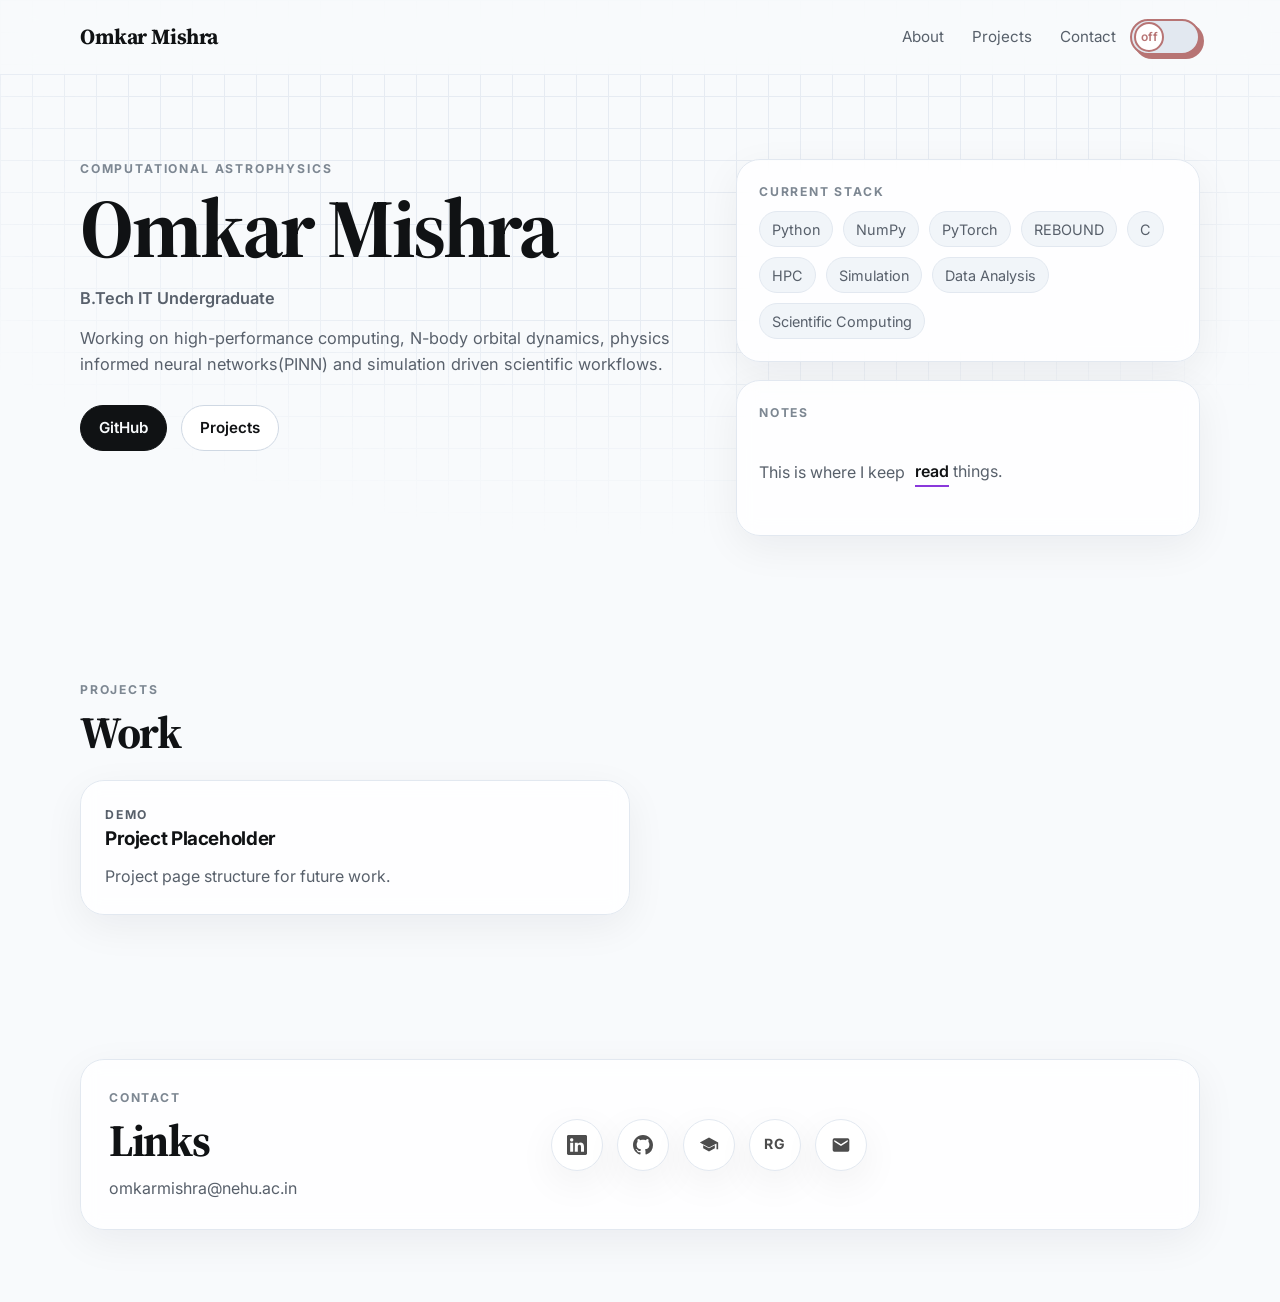
==== commit dbed5849: "Add files via upload" ====
--- a/index.html
+++ b/index.html
@@ -54,7 +54,7 @@
           <p class="role">B.Tech IT Undergraduate</p>
           <p class="about-text">
             Working on high-performance computing, N-body orbital dynamics,
-            physics-informed neural networks, and simulation-driven scientific workflows.
+            physics informed neural networks(PINN) and simulation driven scientific workflows.
           </p>
 
           <div class="hero-actions">
@@ -93,7 +93,7 @@
               <div class="tooltip-container">
                 <span class="tooltip">Technical notes and logs</span>
                 <div class="text">read</div>
-                <p>things</p>
+                <p>things.</p>
               </div>
             </div>
           </div>
@@ -177,7 +177,7 @@
             <a
               data-social="researchgate"
               aria-label="ResearchGate"
-              href="#"
+              href="https://www.researchgate.net/profile/Omkar-Mishra?ev=hdr_xprf"
             >
               <div class="filled"></div>
               <span class="icon-text">RG</span>
--- a/styles.css
+++ b/styles.css
@@ -77,9 +77,9 @@
   position: absolute;
   inset: 0;
   background-image:
-    linear-gradient(to right, var(--grid-line) 1px, transparent 1px),
-    linear-gradient(to bottom, var(--grid-line) 1px, transparent 1px);
-  background-size: 20px 30px;
+    linear-gradient(to right, var(--grid-line) 1.5px, transparent 1.5px),
+    linear-gradient(to bottom, var(--grid-line) 1.5px, transparent 1.5px);
+  background-size: 32px 32px;
   -webkit-mask-image: radial-gradient(
     ellipse 70% 60% at 50% 0%,
     #000 60%,
@@ -331,11 +331,11 @@
 }
 
 .main-container:hover .text {
-  color: var(--tooltip-accent);
+  color: rgb(8, 173, 24);
 }
 
 .tooltip-container {
-  --background: var(--tooltip-accent);
+  --background: rgb(138, 56, 219);
   position: relative;
   cursor: pointer;
   display: flex;
@@ -352,12 +352,12 @@
   position: absolute;
   top: 20px;
   left: 32%;
+  color: rgb(255, 255, 255);
   transform: translateX(-50%);
   padding: 0.3em 0.6em;
   opacity: 0;
   pointer-events: none;
   transition: all 0.3s;
-  color: #fff;
   background: var(--background);
   white-space: nowrap;
   font-size: 0.86rem;
@@ -635,7 +635,7 @@
   --input-focus: var(--text);
   --bg-color: var(--surface-strong);
   --bg-color-alt: var(--text-soft);
-  --main-color: var(--text);
+  --main-color: rgb(183, 116, 116);
   --input-out-of-focus: var(--line);
 
   position: relative;
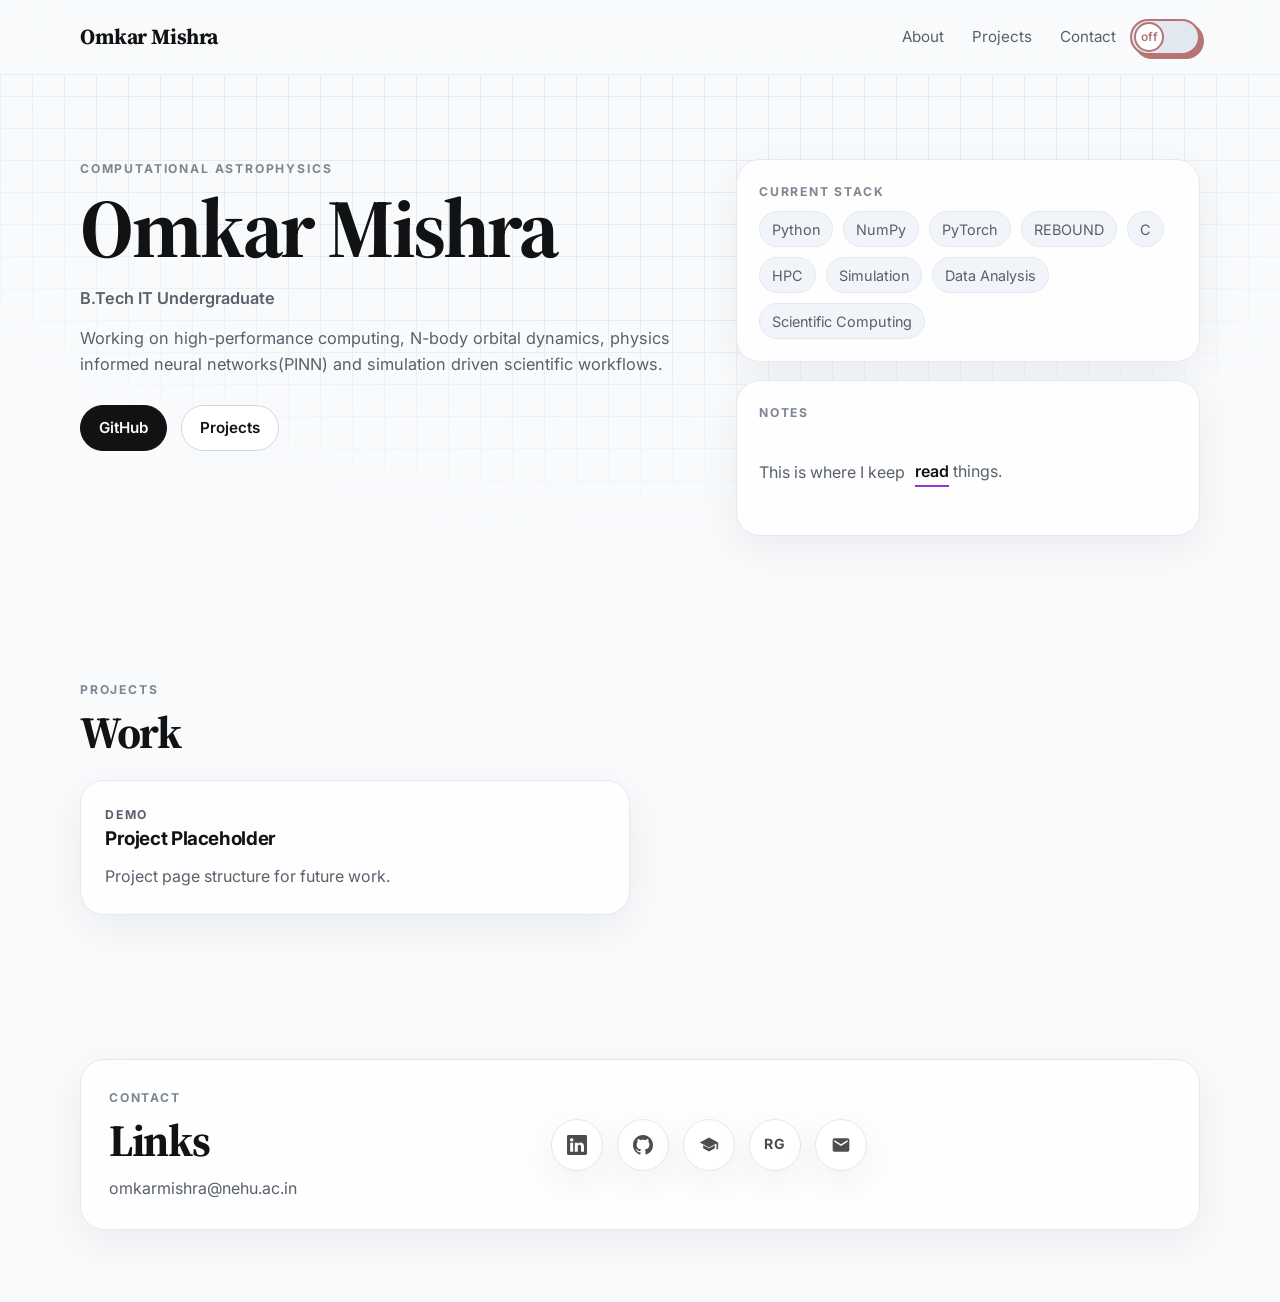
==== commit eb8487d3: "Add files via upload" ====
--- a/index.html
+++ b/index.html
@@ -4,6 +4,7 @@
   <meta charset="UTF-8" />
   <meta name="viewport" content="width=device-width, initial-scale=1.0" />
   <title>Omkar Mishra</title>
+<link rel="icon" href="/images/myicon.jpg" type="image/png">
   <meta
     name="description"
     content="Omkar Mishra — computational astrophysics portfolio"
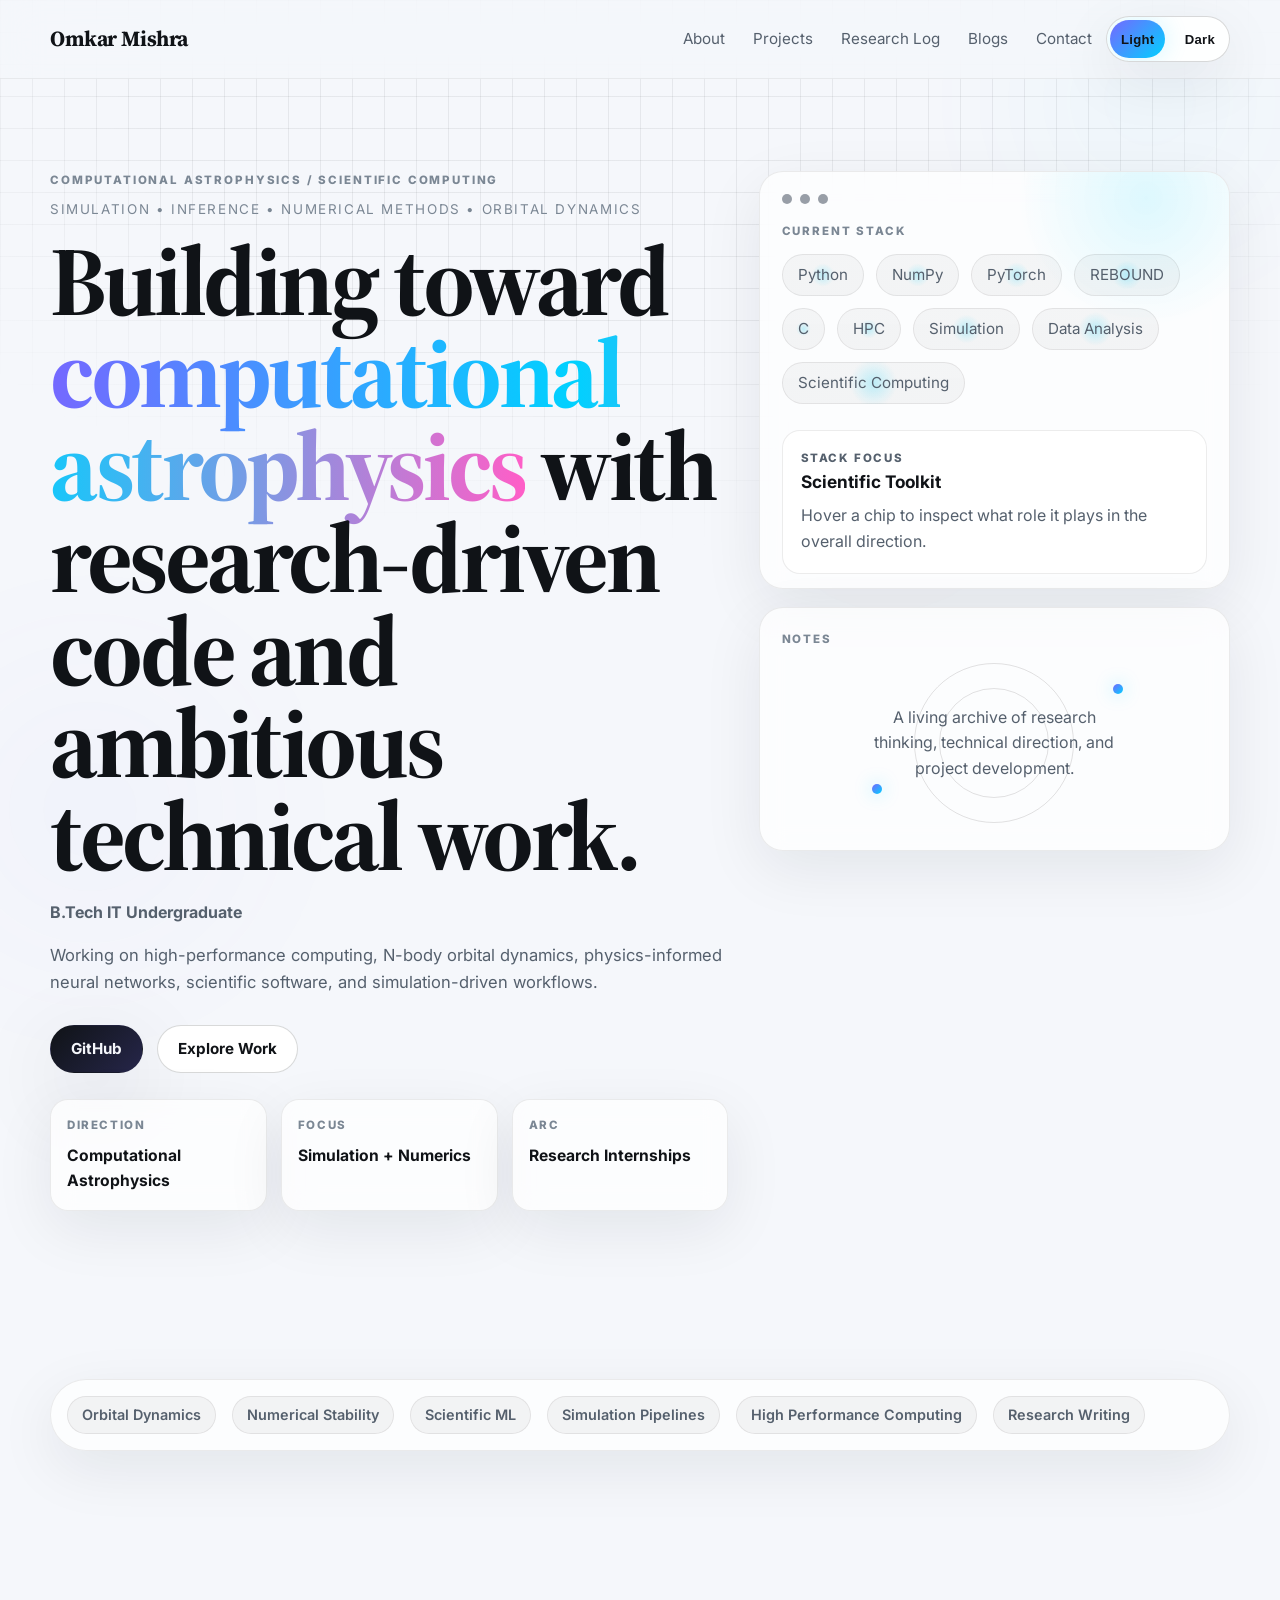
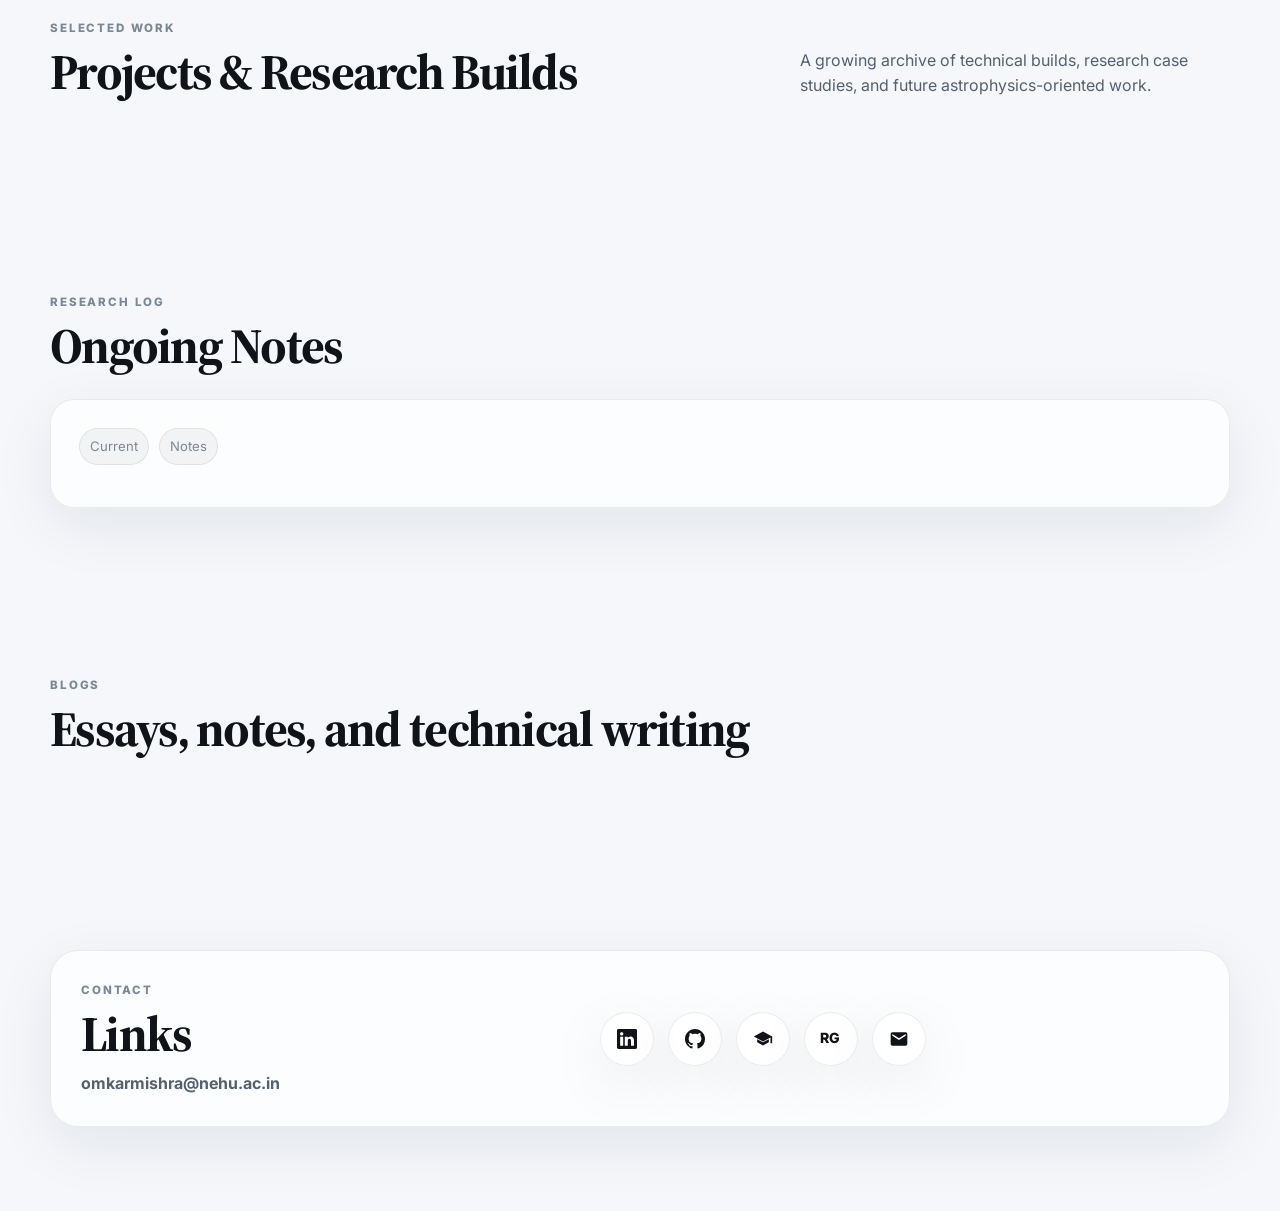
==== commit 7d368d22: "Add files via upload" ====
--- a/index.html
+++ b/index.html
@@ -1,209 +1,323 @@
-<!DOCTYPE html>
-<html lang="en">
-<head>
-  <meta charset="UTF-8" />
-  <meta name="viewport" content="width=device-width, initial-scale=1.0" />
-  <title>Omkar Mishra</title>
-<link rel="icon" href="/images/myicon.jpg" type="image/png">
-  <meta
-    name="description"
-    content="Omkar Mishra — computational astrophysics portfolio"
-  />
-  <link rel="preconnect" href="https://fonts.googleapis.com">
-  <link rel="preconnect" href="https://fonts.gstatic.com" crossorigin>
-  <link
-    href="https://fonts.googleapis.com/css2?family=Inter:wght@400;500;600;700;800&family=Source+Serif+4:wght@600;700&display=swap"
-    rel="stylesheet"
-  />
-  <link rel="stylesheet" href="styles.css" />
-</head>
-<body>
-  <div class="grid-wrapper" aria-hidden="true">
-    <div class="grid-background"></div>
-  </div>
-
-  <header class="site-header">
-    <div class="container nav">
-      <a href="#" class="brand">Omkar Mishra</a>
-
-      <div class="nav-right">
-        <nav class="nav-links" id="navLinks">
-          <a href="#about">About</a>
-          <a href="#projects">Projects</a>
-          <a href="#contact">Contact</a>
-        </nav>
-
-        <label class="switch">
-          <input type="checkbox" class="toggle" id="themeToggle">
-          <span class="slider"></span>
-        </label>
-
-        <button class="menu-toggle" id="menuToggle" aria-label="Toggle menu">
-          <span></span>
-          <span></span>
-        </button>
-      </div>
-    </div>
-  </header>
-
-  <main>
-    <section class="hero section" id="about">
-      <div class="container hero-layout">
-        <div class="hero-copy">
-          <p class="eyebrow">Computational Astrophysics</p>
-          <h1>Omkar Mishra</h1>
-          <p class="role">B.Tech IT Undergraduate</p>
-          <p class="about-text">
-            Working on high-performance computing, N-body orbital dynamics,
-            physics informed neural networks(PINN) and simulation driven scientific workflows.
-          </p>
-
-          <div class="hero-actions">
-            <a
-              class="btn btn-dark"
-              href="https://github.com/0mies0rbit"
-              target="_blank"
-              rel="noreferrer"
-            >
-              GitHub
-            </a>
-            <a class="btn btn-light" href="#projects">Projects</a>
-          </div>
-        </div>
-
-        <aside class="hero-side">
-          <div class="info-card">
-            <p class="card-label">Current Stack</p>
-            <div class="tag-grid">
-              <span>Python</span>
-              <span>NumPy</span>
-              <span>PyTorch</span>
-              <span>REBOUND</span>
-              <span>C</span>
-              <span>HPC</span>
-              <span>Simulation</span>
-              <span>Data Analysis</span>
-              <span>Scientific Computing</span>
-            </div>
-          </div>
-
-          <div class="read-card">
-            <p class="read-card__label">Notes</p>
-            <div class="main-container">
-              <p>This is where I keep</p>
-              <div class="tooltip-container">
-                <span class="tooltip">Technical notes and logs</span>
-                <div class="text">read</div>
-                <p>things.</p>
-              </div>
-            </div>
-          </div>
-        </aside>
-      </div>
-    </section>
-
-    <section class="section projects-section" id="projects">
-      <div class="container">
-        <div class="section-head">
-          <div>
-            <p class="section-kicker">Projects</p>
-            <h2 class="section-title">Work</h2>
-          </div>
-        </div>
-
-        <div class="project-grid" id="projectGrid">
-          <!-- JS injects cards -->
-        </div>
-      </div>
-    </section>
-
-    <section class="section contact-section" id="contact">
-      <div class="container contact-shell">
-        <div class="contact-copy">
-          <p class="section-kicker">Contact</p>
-          <h2 class="section-title">Links</h2>
-          <p class="contact-text">
-            omkarmishra@nehu.ac.in
-          </p>
-        </div>
-
-        <ul class="example-2">
-          <li class="icon-content">
-            <a
-              data-social="linkedin"
-              aria-label="LinkedIn"
-              href="https://www.linkedin.com/in/omkarmishrapushingthecode/"
-              target="_blank"
-              rel="noreferrer"
-            >
-              <div class="filled"></div>
-              <svg viewBox="0 0 16 16" fill="currentColor" height="20" width="20" aria-hidden="true">
-                <path d="M0 1.146C0 .513.526 0 1.175 0h13.65C15.474 0 16 .513 16 1.146v13.708c0 .633-.526 1.146-1.175 1.146H1.175C.526 16 0 15.487 0 14.854zm4.943 12.248V6.169H2.542v7.225zm-1.2-8.212c.837 0 1.358-.554 1.358-1.248-.015-.709-.52-1.248-1.342-1.248S2.4 3.226 2.4 3.934c0 .694.521 1.248 1.327 1.248zm4.908 8.212V9.359c0-.216.016-.432.08-.586.173-.431.568-.878 1.232-.878.869 0 1.216.662 1.216 1.634v3.865h2.401V9.25c0-2.22-1.184-3.252-2.764-3.252-1.274 0-1.845.7-2.165 1.193v.025h-.016l.016-.025V6.169h-2.4c.03.678 0 7.225 0 7.225z"></path>
-              </svg>
-            </a>
-            <div class="tooltip">LinkedIn</div>
-          </li>
-
-          <li class="icon-content">
-            <a
-              data-social="github"
-              aria-label="GitHub"
-              href="https://github.com/0mies0rbit"
-              target="_blank"
-              rel="noreferrer"
-            >
-              <div class="filled"></div>
-              <svg viewBox="0 0 16 16" fill="currentColor" height="20" width="20" aria-hidden="true">
-                <path d="M8 0C3.58 0 0 3.58 0 8c0 3.54 2.29 6.53 5.47 7.59.4.07.55-.17.55-.38 0-.19-.01-.82-.01-1.49-2.01.37-2.53-.49-2.69-.94-.09-.23-.48-.94-.82-1.13-.28-.15-.68-.52-.01-.53.63-.01 1.08.58 1.23.82.72 1.21 1.87.87 2.33.66.07-.52.28-.87.51-1.07-1.78-.2-3.64-.89-3.64-3.95 0-.87.31-1.59.82-2.15-.08-.2-.36-1.02.08-2.12 0 0 .67-.21 2.2.82.64-.18 1.32-.27 2-.27s1.36.09 2 .27c1.53-1.04 2.2-.82 2.2-.82.44 1.1.16 1.92.08 2.12.51.56.82 1.27.82 2.15 0 3.07-1.87 3.75-3.65 3.95.29.25.54.73.54 1.48 0 1.07-.01 1.93-.01 2.2 0 .21.15.46.55.38A8.01 8.01 0 0 0 16 8c0-4.42-3.58-8-8-8"></path>
-              </svg>
-            </a>
-            <div class="tooltip">GitHub</div>
-          </li>
-
-          <li class="icon-content">
-            <a
-              data-social="scholar"
-              aria-label="Google Scholar"
-              href="#"
-            >
-              <div class="filled"></div>
-              <svg viewBox="0 0 24 24" fill="currentColor" height="20" width="20" aria-hidden="true">
-                <path d="M12 3 1 9l11 6 9-4.91V17h2V9L12 3Zm-7 9.18V16l7 3.82L19 16v-3.82l-7 3.82-7-3.82Z"/>
-              </svg>
-            </a>
-            <div class="tooltip">Scholar</div>
-          </li>
-
-          <li class="icon-content">
-            <a
-              data-social="researchgate"
-              aria-label="ResearchGate"
-              href="https://www.researchgate.net/profile/Omkar-Mishra?ev=hdr_xprf"
-            >
-              <div class="filled"></div>
-              <span class="icon-text">RG</span>
-            </a>
-            <div class="tooltip">ResearchGate</div>
-          </li>
-
-          <li class="icon-content">
-            <a
-              data-social="email"
-              aria-label="Email"
-              href="mailto:omkarmishra@nehu.ac.in"
-            >
-              <div class="filled"></div>
-              <svg viewBox="0 0 24 24" fill="currentColor" height="20" width="20" aria-hidden="true">
-                <path d="M20 4H4a2 2 0 0 0-2 2v12a2 2 0 0 0 2 2h16a2 2 0 0 0 2-2V6a2 2 0 0 0-2-2Zm0 4.24-8 5-8-5V6l8 5 8-5v2.24Z"/>
-              </svg>
-            </a>
-            <div class="tooltip">Email</div>
-          </li>
-        </ul>
-      </div>
-    </section>
-  </main>
-
-  <script src="script.js"></script>
-</body>
+<!DOCTYPE html>
+<html lang="en">
+<head>
+  <meta charset="UTF-8" />
+  <meta name="viewport" content="width=device-width, initial-scale=1.0" />
+  <title>Omkar Mishra</title>
+  <link rel="icon" href="/images/myicon.jpg" type="image/png" />
+  <meta
+    name="description"
+    content="Omkar Mishra — computational astrophysics portfolio"
+  />
+  <link rel="preconnect" href="https://fonts.googleapis.com" />
+  <link rel="preconnect" href="https://fonts.gstatic.com" crossorigin />
+  <link
+    href="https://fonts.googleapis.com/css2?family=Inter:wght@400;500;600;700;800;900&family=Source+Serif+4:wght@600;700&display=swap"
+    rel="stylesheet"
+  />
+  <link rel="stylesheet" href="styles.css" />
+</head>
+<body>
+  <div class="grid-wrapper" aria-hidden="true">
+    <div class="grid-background"></div>
+  </div>
+
+  <div class="noise-layer"></div>
+  <div class="glow glow-1"></div>
+  <div class="glow glow-2"></div>
+  <div class="glow glow-3"></div>
+
+  <header class="site-header">
+    <div class="container nav">
+      <a href="#" class="brand">Omkar Mishra</a>
+
+      <div class="nav-right">
+        <nav class="nav-links" id="navLinks">
+          <a href="#about">About</a>
+          <a href="#projects">Projects</a>
+          <a href="#research-log">Research Log</a>
+          <a href="#blogs">Blogs</a>
+          <a href="#contact">Contact</a>
+        </nav>
+
+        <button class="theme-toggle-pro" id="themeToggle" aria-label="Toggle theme" type="button">
+          <span class="theme-toggle-pro__track"></span>
+          <span class="theme-toggle-pro__label theme-toggle-pro__label--light">Light</span>
+          <span class="theme-toggle-pro__label theme-toggle-pro__label--dark">Dark</span>
+        </button>
+
+        <button class="menu-toggle" id="menuToggle" aria-label="Toggle menu" type="button">
+          <span></span>
+          <span></span>
+        </button>
+      </div>
+    </div>
+  </header>
+
+  <main>
+    <section class="hero section" id="about">
+      <div class="container hero-layout">
+        <div class="hero-copy reveal">
+          <p class="eyebrow">Computational Astrophysics / Scientific Computing</p>
+
+          <div class="hero-title-wrap">
+            <p class="hero-mini-line">Simulation • Inference • Numerical Methods • Orbital Dynamics</p>
+            <h1>
+              Building toward
+              <span class="gradient-text">computational astrophysics</span>
+              with research-driven code and ambitious technical work.
+            </h1>
+          </div>
+
+          <p class="role">B.Tech IT Undergraduate</p>
+          <p class="about-text">
+            Working on high-performance computing, N-body orbital dynamics,
+            physics-informed neural networks, scientific software, and simulation-driven workflows.
+          </p>
+
+          <div class="hero-actions">
+            <a
+              class="btn btn-dark"
+              href="https://github.com/0mies0rbit"
+              target="_blank"
+              rel="noreferrer"
+            >
+              GitHub
+            </a>
+            <a class="btn btn-light" href="#projects">Explore Work</a>
+          </div>
+
+          <div class="hero-metrics">
+            <div class="metric-card">
+              <span class="metric-label">Direction</span>
+              <strong>Computational Astrophysics</strong>
+            </div>
+            <div class="metric-card">
+              <span class="metric-label">Focus</span>
+              <strong>Simulation + Numerics</strong>
+            </div>
+            <div class="metric-card">
+              <span class="metric-label">Arc</span>
+              <strong>Research Internships</strong>
+            </div>
+          </div>
+        </div>
+
+        <aside class="hero-side reveal delay-1">
+          <div class="info-card stack-card">
+            <div class="stack-card__top">
+              <div class="stack-dots">
+                <span></span><span></span><span></span>
+              </div>
+              <p class="card-label">Current Stack</p>
+            </div>
+
+            <div class="tag-grid tag-grid-advanced" id="stackGrid">
+              <div class="stack-chip" data-title="Python" data-desc="Main language for scientific coding, prototyping, analysis, automation, and backend work.">
+                <span>Python</span>
+                <i></i>
+              </div>
+              <div class="stack-chip" data-title="NumPy" data-desc="Core numerical arrays, vectorization, matrix work, and fast scientific computation.">
+                <span>NumPy</span>
+                <i></i>
+              </div>
+              <div class="stack-chip" data-title="PyTorch" data-desc="For machine learning, differentiable systems, and future physics-informed models.">
+                <span>PyTorch</span>
+                <i></i>
+              </div>
+              <div class="stack-chip" data-title="REBOUND" data-desc="N-body and orbital dynamics simulation tool aligned with computational astrophysics work.">
+                <span>REBOUND</span>
+                <i></i>
+              </div>
+              <div class="stack-chip" data-title="C" data-desc="Useful for lower-level thinking, performance sensitivity, and stronger systems understanding.">
+                <span>C</span>
+                <i></i>
+              </div>
+              <div class="stack-chip" data-title="HPC" data-desc="Parallelism, scale, compute efficiency, and the mindset needed for serious scientific workloads.">
+                <span>HPC</span>
+                <i></i>
+              </div>
+              <div class="stack-chip" data-title="Simulation" data-desc="Modeling systems, running experiments, stress-testing assumptions, and learning from outputs.">
+                <span>Simulation</span>
+                <i></i>
+              </div>
+              <div class="stack-chip" data-title="Data Analysis" data-desc="Cleaning, visualizing, interpreting, and extracting insight from scientific data.">
+                <span>Data Analysis</span>
+                <i></i>
+              </div>
+              <div class="stack-chip" data-title="Scientific Computing" data-desc="The bridge between mathematics, algorithms, numerical methods, and research execution.">
+                <span>Scientific Computing</span>
+                <i></i>
+              </div>
+            </div>
+
+            <div class="stack-preview" id="stackPreview">
+              <p class="stack-preview__kicker">Stack Focus</p>
+              <h3 id="stackPreviewTitle">Scientific Toolkit</h3>
+              <p id="stackPreviewDesc">
+                Hover a chip to inspect what role it plays in the overall direction.
+              </p>
+            </div>
+          </div>
+
+          <div class="read-card">
+            <p class="read-card__label">Notes</p>
+            <div class="notes-orbit">
+              <div class="notes-orbit__ring"></div>
+              <div class="notes-orbit__ring notes-orbit__ring--inner"></div>
+              <div class="notes-orbit__dot notes-orbit__dot--1"></div>
+              <div class="notes-orbit__dot notes-orbit__dot--2"></div>
+              <div class="notes-orbit__content">
+                <p>A living archive of research thinking, technical direction, and project development.</p>
+              </div>
+            </div>
+          </div>
+        </aside>
+      </div>
+    </section>
+
+    <section class="section strip-section reveal">
+      <div class="container">
+        <div class="signal-strip">
+          <span>Orbital Dynamics</span>
+          <span>Numerical Stability</span>
+          <span>Scientific ML</span>
+          <span>Simulation Pipelines</span>
+          <span>High Performance Computing</span>
+          <span>Research Writing</span>
+        </div>
+      </div>
+    </section>
+
+    <section class="section projects-section" id="projects">
+      <div class="container">
+        <div class="section-head section-head-wide reveal">
+          <div>
+            <p class="section-kicker">Selected Work</p>
+            <h2 class="section-title">Projects & Research Builds</h2>
+          </div>
+          <p class="section-side-text">
+            A growing archive of technical builds, research case studies, and future astrophysics-oriented work.
+          </p>
+        </div>
+
+        <div class="project-grid" id="projectGrid"></div>
+      </div>
+    </section>
+
+    <section class="section research-log-section" id="research-log">
+      <div class="container">
+        <div class="section-head reveal">
+          <div>
+            <p class="section-kicker">Research Log</p>
+            <h2 class="section-title">Ongoing Notes</h2>
+          </div>
+        </div>
+        <div class="research-log-grid" id="researchLogGrid"></div>
+        <article class="log-card reveal">
+          <div class="log-card__meta">
+            <span>Current</span>
+            <span>Notes</span>
+          </div>
+          
+        </article>
+      </div>
+    </section>
+
+    <section class="section blogs-section" id="blogs">
+      <div class="container">
+        <div class="section-head reveal">
+          <div>
+            <p class="section-kicker">Blogs</p>
+            <h2 class="section-title">Essays, notes, and technical writing</h2>
+          </div>
+        </div>
+
+        <div class="blog-grid" id="blogGrid"></div>
+      </div>
+    </section>
+
+    <section class="section contact-section" id="contact">
+      <div class="container contact-shell reveal">
+        <div class="contact-copy">
+          <p class="section-kicker">Contact</p>
+          <h2 class="section-title">Links</h2>
+          <p class="contact-text">omkarmishra@nehu.ac.in</p>
+        </div>
+
+        <ul class="example-2">
+          <li class="icon-content">
+            <a
+              data-social="linkedin"
+              aria-label="LinkedIn"
+              href="https://www.linkedin.com/in/omkarmishrapushingthecode/"
+              target="_blank"
+              rel="noreferrer"
+            >
+              <div class="filled"></div>
+              <svg viewBox="0 0 16 16" fill="currentColor" height="20" width="20" aria-hidden="true">
+                <path d="M0 1.146C0 .513.526 0 1.175 0h13.65C15.474 0 16 .513 16 1.146v13.708c0 .633-.526 1.146-1.175 1.146H1.175C.526 16 0 15.487 0 14.854zm4.943 12.248V6.169H2.542v7.225zm-1.2-8.212c.837 0 1.358-.554 1.358-1.248-.015-.709-.52-1.248-1.342-1.248S2.4 3.226 2.4 3.934c0 .694.521 1.248 1.327 1.248zm4.908 8.212V9.359c0-.216.016-.432.08-.586.173-.431.568-.878 1.232-.878.869 0 1.216.662 1.216 1.634v3.865h2.401V9.25c0-2.22-1.184-3.252-2.764-3.252-1.274 0-1.845.7-2.165 1.193v.025h-.016l.016-.025V6.169h-2.4c.03.678 0 7.225 0 7.225z"></path>
+              </svg>
+            </a>
+            <div class="tooltip">LinkedIn</div>
+          </li>
+
+          <li class="icon-content">
+            <a
+              data-social="github"
+              aria-label="GitHub"
+              href="https://github.com/0mies0rbit"
+              target="_blank"
+              rel="noreferrer"
+            >
+              <div class="filled"></div>
+              <svg viewBox="0 0 16 16" fill="currentColor" height="20" width="20" aria-hidden="true">
+                <path d="M8 0C3.58 0 0 3.58 0 8c0 3.54 2.29 6.53 5.47 7.59.4.07.55-.17.55-.38 0-.19-.01-.82-.01-1.49-2.01.37-2.53-.49-2.69-.94-.09-.23-.48-.94-.82-1.13-.28-.15-.68-.52-.01-.53.63-.01 1.08.58 1.23.82.72 1.21 1.87.87 2.33.66.07-.52.28-.87.51-1.07-1.78-.2-3.64-.89-3.64-3.95 0-.87.31-1.59.82-2.15-.08-.2-.36-1.02.08-2.12 0 0 .67-.21 2.2.82.64-.18 1.32-.27 2-.27s1.36.09 2 .27c1.53-1.04 2.2-.82 2.2-.82.44 1.1.16 1.92.08 2.12.51.56.82 1.27.82 2.15 0 3.07-1.87 3.75-3.65 3.95.29.25.54.73.54 1.48 0 1.07-.01 1.93-.01 2.2 0 .21.15.46.55.38A8.01 8.01 0 0 0 16 8c0-4.42-3.58-8-8-8"></path>
+              </svg>
+            </a>
+            <div class="tooltip">GitHub</div>
+          </li>
+
+          <li class="icon-content">
+            <a data-social="scholar" aria-label="Google Scholar" href="#">
+              <div class="filled"></div>
+              <svg viewBox="0 0 24 24" fill="currentColor" height="20" width="20" aria-hidden="true">
+                <path d="M12 3 1 9l11 6 9-4.91V17h2V9L12 3Zm-7 9.18V16l7 3.82L19 16v-3.82l-7 3.82-7-3.82Z"/>
+              </svg>
+            </a>
+            <div class="tooltip">Scholar</div>
+          </li>
+
+          <li class="icon-content">
+            <a
+              data-social="researchgate"
+              aria-label="ResearchGate"
+              href="https://www.researchgate.net/profile/Omkar-Mishra?ev=hdr_xprf"
+            >
+              <div class="filled"></div>
+              <span class="icon-text">RG</span>
+            </a>
+            <div class="tooltip">ResearchGate</div>
+          </li>
+
+          <li class="icon-content">
+            <a
+              data-social="email"
+              aria-label="Email"
+              href="mailto:omkarmishra@nehu.ac.in"
+            >
+              <div class="filled"></div>
+              <svg viewBox="0 0 24 24" fill="currentColor" height="20" width="20" aria-hidden="true">
+                <path d="M20 4H4a2 2 0 0 0-2 2v12a2 2 0 0 0 2 2h16a2 2 0 0 0 2-2V6a2 2 0 0 0-2-2Zm0 4.24-8 5-8-5V6l8 5 8-5v2.24Z"/>
+              </svg>
+            </a>
+            <div class="tooltip">Email</div>
+          </li>
+        </ul>
+      </div>
+    </section>
+  </main>
+
+  <script src="script.js"></script>
+</body>
 </html>
--- a/styles.css
+++ b/styles.css
@@ -1,691 +1,1194 @@
-:root {
-  --bg: #f8fafc;
-  --surface: rgba(255, 255, 255, 0.82);
-  --surface-strong: #ffffff;
-  --text: #101214;
-  --text-soft: #58606b;
-  --muted: #7d8792;
-  --line: #e2e8f0;
-  --line-strong: #cfd8e3;
-  --chip: #f1f5f9;
-  --shadow: 0 12px 40px rgba(15, 23, 42, 0.06);
-  --max-width: 1120px;
-  --tooltip-accent: #1d4ed8;
-  --icon-base: #4d4d4d;
-  --grid-line: #e2e8f0;
-}
-
-body.dark {
-  --bg: #000000;
-  --surface: rgba(10, 10, 10, 0.86);
-  --surface-strong: #090909;
-  --text: #f4f4f4;
-  --text-soft: #b8b8b8;
-  --muted: #8f8f8f;
-  --line: #1d1d1d;
-  --line-strong: #2a2a2a;
-  --chip: #101010;
-  --shadow: 0 14px 44px rgba(0, 0, 0, 0.35);
-  --tooltip-accent: #ffffff;
-  --icon-base: #d8d8d8;
-  --grid-line: #1b1b1b;
-}
-
-* {
-  box-sizing: border-box;
-}
-
-html {
-  scroll-behavior: smooth;
-}
-
-body {
-  margin: 0;
-  background: var(--bg);
-  color: var(--text);
-  font-family: "Inter", sans-serif;
-  line-height: 1.6;
-  -webkit-font-smoothing: antialiased;
-  text-rendering: optimizeLegibility;
-  transition: background-color 0.25s ease, color 0.25s ease;
-}
-
-a {
-  color: inherit;
-  text-decoration: none;
-}
-
-.container {
-  width: min(var(--max-width), calc(100% - 40px));
-  margin: 0 auto;
-  position: relative;
-  z-index: 2;
-}
-
-/* Grid background */
-.grid-wrapper {
-  min-height: 100%;
-  width: 100%;
-  position: fixed;
-  inset: 0;
-  z-index: 0;
-  pointer-events: none;
-  background-color: var(--bg);
-}
-
-.grid-background {
-  position: absolute;
-  inset: 0;
-  background-image:
-    linear-gradient(to right, var(--grid-line) 1.5px, transparent 1.5px),
-    linear-gradient(to bottom, var(--grid-line) 1.5px, transparent 1.5px);
-  background-size: 32px 32px;
-  -webkit-mask-image: radial-gradient(
-    ellipse 70% 60% at 50% 0%,
-    #000 60%,
-    transparent 100%
-  );
-  mask-image: radial-gradient(
-    ellipse 70% 60% at 50% 0%,
-    #000 60%,
-    transparent 100%
-  );
-  opacity: 0.8;
-}
-
-/* Header */
-.site-header {
-  position: sticky;
-  top: 0;
-  z-index: 20;
-  backdrop-filter: blur(16px);
-  background: color-mix(in srgb, var(--bg) 82%, transparent);
-  border-bottom: 1px solid color-mix(in srgb, var(--line) 75%, transparent);
-}
-
-.nav {
-  min-height: 74px;
-  display: flex;
-  align-items: center;
-  justify-content: space-between;
-  gap: 18px;
-}
-
-.brand {
-  font-family: "Source Serif 4", serif;
-  font-size: 1.35rem;
-  font-weight: 700;
-  letter-spacing: -0.02em;
-}
-
-.nav-right {
-  display: flex;
-  align-items: center;
-  gap: 14px;
-}
-
-.nav-links {
-  display: flex;
-  align-items: center;
-  gap: 28px;
-}
-
-.nav-links a {
-  color: var(--text-soft);
-  font-size: 0.95rem;
-}
-
-.nav-links a:hover {
-  color: var(--text);
-}
-
-.theme-btn {
-  border: 1px solid var(--line);
-  background: var(--surface-strong);
-  color: var(--text);
-  min-height: 42px;
-  padding: 0 12px;
-  border-radius: 999px;
-  cursor: pointer;
-  display: inline-flex;
-  align-items: center;
-  gap: 8px;
-  font: inherit;
-  box-shadow: var(--shadow);
-}
-
-.theme-btn__dark {
-  opacity: 0.6;
-}
-
-body.dark .theme-btn__dark {
-  opacity: 1;
-}
-
-body.dark .theme-btn__light {
-  opacity: 0.6;
-}
-
-.menu-toggle {
-  display: none;
-  width: 42px;
-  height: 42px;
-  border: 1px solid var(--line);
-  border-radius: 12px;
-  background: var(--surface-strong);
-  cursor: pointer;
-  padding: 0;
-}
-
-.menu-toggle span {
-  display: block;
-  width: 18px;
-  height: 2px;
-  background: var(--text);
-  margin: 0 auto 5px;
-}
-
-.menu-toggle span:last-child {
-  margin-bottom: 0;
-}
-
-/* Sections */
-.section {
-  padding: 72px 0;
-}
-
-.hero {
-  padding-top: 84px;
-}
-
-.hero-layout {
-  display: grid;
-  grid-template-columns: 1.15fr 0.85fr;
-  gap: 28px;
-  align-items: start;
-}
-
-.eyebrow,
-.section-kicker,
-.card-label,
-.read-card__label,
-.project-label {
-  margin: 0 0 10px;
-  text-transform: uppercase;
-  letter-spacing: 0.15em;
-  font-size: 0.76rem;
-  color: var(--muted);
-  font-weight: 700;
-}
-
-h1,
-.section-title {
-  font-family: "Source Serif 4", serif;
-  letter-spacing: -0.03em;
-}
-
-h1 {
-  margin: 0;
-  font-size: clamp(3rem, 7vw, 5.2rem);
-  line-height: 0.97;
-}
-
-.role {
-  margin: 16px 0 0;
-  color: var(--text-soft);
-  font-size: 1.02rem;
-  font-weight: 600;
-}
-
-.about-text {
-  margin: 14px 0 0;
-  max-width: 720px;
-  color: var(--text-soft);
-  font-size: 1.02rem;
-}
-
-.hero-actions {
-  display: flex;
-  gap: 14px;
-  margin-top: 28px;
-  flex-wrap: wrap;
-}
-
-.btn {
-  display: inline-flex;
-  align-items: center;
-  justify-content: center;
-  min-height: 46px;
-  padding: 0 18px;
-  border-radius: 999px;
-  font-size: 0.95rem;
-  font-weight: 600;
-  border: 1px solid var(--line-strong);
-  transition: transform 0.18s ease;
-}
-
-.btn:hover {
-  transform: translateY(-1px);
-}
-
-.btn-dark {
-  background: var(--text);
-  color: var(--bg);
-  border-color: var(--text);
-}
-
-.btn-light {
-  background: var(--surface-strong);
-  color: var(--text);
-}
-
-.hero-side {
-  display: grid;
-  gap: 18px;
-}
-
-.info-card,
-.read-card,
-.project-card,
-.contact-shell {
-  background: var(--surface);
-  border: 1px solid var(--line);
-  border-radius: 24px;
-  box-shadow: var(--shadow);
-  backdrop-filter: blur(10px);
-}
-
-.info-card,
-.read-card {
-  padding: 22px;
-}
-
-.tag-grid {
-  display: flex;
-  flex-wrap: wrap;
-  gap: 10px;
-}
-
-.tag-grid span {
-  display: inline-flex;
-  align-items: center;
-  min-height: 36px;
-  padding: 0 12px;
-  border: 1px solid var(--line);
-  border-radius: 999px;
-  background: var(--chip);
-  color: var(--text-soft);
-  font-size: 0.9rem;
-}
-
-/* Tooltip block */
-.main-container {
-  display: flex;
-  justify-content: flex-start;
-  align-items: center;
-  border-radius: 1em;
-  color: var(--text-soft);
-  min-height: 80px;
-  width: 100%;
-  gap: 6px;
-}
-
-.main-container:hover .text {
-  color: rgb(8, 173, 24);
-}
-
-.tooltip-container {
-  --background: rgb(138, 56, 219);
-  position: relative;
-  cursor: pointer;
-  display: flex;
-  transition: all 0.2s;
-  padding: 0 0.2em;
-  border: 1px solid transparent;
-}
-
-.tooltip-container p {
-  margin: 0;
-}
-
-.tooltip-container .tooltip {
-  position: absolute;
-  top: 20px;
-  left: 32%;
-  color: rgb(255, 255, 255);
-  transform: translateX(-50%);
-  padding: 0.3em 0.6em;
-  opacity: 0;
-  pointer-events: none;
-  transition: all 0.3s;
-  background: var(--background);
-  white-space: nowrap;
-  font-size: 0.86rem;
-}
-
-.tooltip-container .tooltip::before {
-  position: absolute;
-  content: "";
-  height: 0.6em;
-  width: 0.6em;
-  bottom: -0.2em;
-  left: 50%;
-  transform: translate(-20%) rotate(45deg);
-  background: var(--background);
-}
-
-.tooltip-container:hover .tooltip {
-  top: -150%;
-  border-radius: 0.25em;
-  opacity: 1;
-  visibility: visible;
-  pointer-events: auto;
-}
-
-.text {
-  margin-right: 4px;
-  height: fit-content;
-  animation: bounce 1.6s infinite;
-  border-bottom: 2px solid var(--background);
-  color: var(--text);
-  font-weight: 600;
-}
-
-.text:hover {
-  animation: none;
-}
-
-@keyframes bounce {
-  50% {
-    color: var(--tooltip-accent);
-  }
-  75% {
-    scale: 0.98;
-    transform: rotate(1deg);
-  }
-  100% {
-    scale: 1.01;
-  }
-}
-
-/* Projects */
-.section-head {
-  margin-bottom: 22px;
-}
-
-.section-title {
-  margin: 0;
-  font-size: clamp(1.9rem, 4vw, 2.8rem);
-  line-height: 1.08;
-}
-
-.project-grid {
-  display: grid;
-  grid-template-columns: repeat(2, 1fr);
-  gap: 20px;
-}
-
-.project-card {
-  display: block;
-  padding: 24px;
-  transition: transform 0.18s ease, border-color 0.18s ease;
-}
-
-.project-card:hover {
-  transform: translateY(-2px);
-  border-color: var(--line-strong);
-}
-
-.project-card h3 {
-  margin: 0 0 10px;
-  font-size: 1.18rem;
-  letter-spacing: -0.02em;
-  color: var(--text);
-}
-
-.project-card p {
-  margin: 0;
-  color: var(--text-soft);
-}
-
-.project-card.muted {
-  opacity: 0.82;
-}
-
-/* Contact icons */
-.contact-shell {
-  padding: 28px;
-  display: grid;
-  grid-template-columns: 0.8fr 1.2fr;
-  gap: 28px;
-  align-items: center;
-}
-
-.contact-text {
-  margin: 10px 0 0;
-  color: var(--text-soft);
-}
-
-.example-2 {
-  list-style: none;
-  display: flex;
-  justify-content: flex-start;
-  align-items: center;
-  flex-wrap: wrap;
-  gap: 14px;
-  margin: 0;
-  padding: 0;
-}
-
-.example-2 .icon-content {
-  position: relative;
-}
-
-.example-2 .icon-content .tooltip {
-  position: absolute;
-  top: 20px;
-  left: 50%;
-  transform: translateX(-50%);
-  color: #fff;
-  padding: 6px 10px;
-  border-radius: 6px;
-  opacity: 0;
-  visibility: hidden;
-  font-size: 13px;
-  transition: all 0.3s ease;
-  white-space: nowrap;
-  z-index: 2;
-}
-
-.example-2 .icon-content:hover .tooltip {
-  opacity: 1;
-  visibility: visible;
-  top: -42px;
-}
-
-.example-2 .icon-content a {
-  position: relative;
-  overflow: hidden;
-  display: flex;
-  justify-content: center;
-  align-items: center;
-  width: 52px;
-  height: 52px;
-  border-radius: 50%;
-  color: var(--icon-base);
-  background-color: var(--surface-strong);
-  border: 1px solid var(--line);
-  transition: all 0.3s ease-in-out;
-  box-shadow: var(--shadow);
-}
-
-.example-2 .icon-content a:hover {
-  color: white;
-}
-
-.example-2 .icon-content a svg,
-.example-2 .icon-content a .icon-text {
-  position: relative;
-  z-index: 1;
-}
-
-.icon-text {
-  font-weight: 700;
-  font-size: 0.88rem;
-  letter-spacing: 0.03em;
-}
-
-.example-2 .icon-content a .filled {
-  position: absolute;
-  bottom: 0;
-  left: 0;
-  width: 100%;
-  height: 0;
-  transition: all 0.3s ease-in-out;
-}
-
-.example-2 .icon-content a:hover .filled {
-  height: 100%;
-}
-
-.example-2 .icon-content a[data-social="linkedin"] .filled,
-.example-2 .icon-content a[data-social="linkedin"] ~ .tooltip {
-  background-color: #0274b3;
-}
-
-.example-2 .icon-content a[data-social="github"] .filled,
-.example-2 .icon-content a[data-social="github"] ~ .tooltip {
-  background-color: #24262a;
-}
-
-.example-2 .icon-content a[data-social="scholar"] .filled,
-.example-2 .icon-content a[data-social="scholar"] ~ .tooltip {
-  background-color: #2563eb;
-}
-
-.example-2 .icon-content a[data-social="researchgate"] .filled,
-.example-2 .icon-content a[data-social="researchgate"] ~ .tooltip {
-  background-color: #00ccbb;
-}
-
-.example-2 .icon-content a[data-social="email"] .filled,
-.example-2 .icon-content a[data-social="email"] ~ .tooltip {
-  background-color: #111111;
-}
-
-/* Responsive */
-@media (max-width: 960px) {
-  .hero-layout,
-  .contact-shell,
-  .project-grid {
-    grid-template-columns: 1fr;
-  }
-}
-
-@media (max-width: 760px) {
-  .container {
-    width: min(var(--max-width), calc(100% - 24px));
-  }
-
-  .menu-toggle {
-    display: inline-flex;
-    align-items: center;
-    justify-content: center;
-    flex-direction: column;
-  }
-
-  .nav-links {
-    position: absolute;
-    top: 72px;
-    left: 12px;
-    right: 12px;
-    display: none;
-    flex-direction: column;
-    align-items: flex-start;
-    gap: 16px;
-    padding: 18px;
-    border: 1px solid var(--line);
-    border-radius: 18px;
-    background: var(--surface-strong);
-    box-shadow: var(--shadow);
-  }
-
-  .nav-links.open {
-    display: flex;
-  }
-
-  .theme-btn {
-    min-height: 40px;
-    padding: 0 10px;
-  }
-
-  .theme-btn__light,
-  .theme-btn__dark {
-    display: none;
-  }
-
-  .hero {
-    padding-top: 56px;
-  }
-}
-
-/* Theme switch */
-
-.switch {
-  --input-focus: var(--text);
-  --bg-color: var(--surface-strong);
-  --bg-color-alt: var(--text-soft);
-  --main-color: rgb(183, 116, 116);
-  --input-out-of-focus: var(--line);
-
-  position: relative;
-  display: flex;
-  width: 70px;
-  height: 36px;
-}
-
-.toggle {
-  opacity: 0;
-  width: 0;
-  height: 0;
-}
-
-.slider {
-  box-sizing: border-box;
-  border-radius: 100px;
-  border: 2px solid var(--main-color);
-  box-shadow: 4px 4px var(--main-color);
-  position: absolute;
-  cursor: pointer;
-  inset: 0;
-  background-color: var(--input-out-of-focus);
-  transition: 0.3s;
-}
-
-.slider:before {
-  content: "off";
-  box-sizing: border-box;
-  height: 30px;
-  width: 30px;
-  position: absolute;
-  left: 2px;
-  bottom: 1px;
-  border: 2px solid var(--main-color);
-  border-radius: 100px;
-  background-color: var(--bg-color);
-  color: var(--main-color);
-  font-size: 12px;
-  font-weight: 600;
-  text-align: center;
-  line-height: 26px;
-  transition: 0.3s;
-}
-
-.toggle:checked + .slider {
-  background-color: var(--input-focus);
-}
-
-.toggle:checked + .slider:before {
-  content: "on";
-  transform: translateX(32px);
-}
+:root {
+  --bg: #f5f7fb;
+  --surface: rgba(255, 255, 255, 0.72);
+  --surface-strong: rgba(255, 255, 255, 0.92);
+  --surface-deep: #ffffff;
+  --text: #101317;
+  --text-soft: #55606d;
+  --muted: #7b8794;
+  --line: rgba(16, 19, 23, 0.08);
+  --line-strong: rgba(16, 19, 23, 0.16);
+  --chip: rgba(16, 19, 23, 0.04);
+  --shadow: 0 18px 60px rgba(15, 23, 42, 0.08);
+  --shadow-strong: 0 26px 90px rgba(15, 23, 42, 0.12);
+  --max-width: 1180px;
+  --grid-line: rgba(16, 19, 23, 0.07);
+  --accent: #7568ff;
+  --accent-2: #00d1ff;
+  --accent-3: #ff5ec7;
+}
+
+body.dark {
+  --bg: #040404;
+  --surface: rgba(10, 10, 12, 0.72);
+  --surface-strong: rgba(13, 13, 16, 0.92);
+  --surface-deep: #0a0a0d;
+  --text: #f4f7fb;
+  --text-soft: #a6b0bd;
+  --muted: #7f8792;
+  --line: rgba(255, 255, 255, 0.08);
+  --line-strong: rgba(255, 255, 255, 0.16);
+  --chip: rgba(255, 255, 255, 0.04);
+  --shadow: 0 18px 60px rgba(0, 0, 0, 0.35);
+  --shadow-strong: 0 26px 90px rgba(0, 0, 0, 0.5);
+  --grid-line: rgba(255, 255, 255, 0.055);
+  --accent: #8b7cff;
+  --accent-2: #00d5ff;
+  --accent-3: #ff5ed0;
+}
+
+* {
+  box-sizing: border-box;
+}
+
+html {
+  scroll-behavior: smooth;
+}
+
+body {
+  margin: 0;
+  background: var(--bg);
+  color: var(--text);
+  font-family: "Inter", sans-serif;
+  line-height: 1.6;
+  -webkit-font-smoothing: antialiased;
+  text-rendering: optimizeLegibility;
+  transition: background-color 0.28s ease, color 0.28s ease;
+  overflow-x: hidden;
+}
+
+a {
+  color: inherit;
+  text-decoration: none;
+}
+
+img {
+  max-width: 100%;
+  display: block;
+}
+
+.container {
+  width: min(var(--max-width), calc(100% - 40px));
+  margin: 0 auto;
+  position: relative;
+  z-index: 2;
+}
+
+/* background */
+.grid-wrapper {
+  min-height: 100%;
+  width: 100%;
+  position: fixed;
+  inset: 0;
+  z-index: 0;
+  pointer-events: none;
+  background-color: var(--bg);
+}
+
+.grid-background {
+  position: absolute;
+  inset: 0;
+  background-image:
+    linear-gradient(to right, var(--grid-line) 1px, transparent 1px),
+    linear-gradient(to bottom, var(--grid-line) 1px, transparent 1px);
+  background-size: 32px 32px;
+  -webkit-mask-image: radial-gradient(ellipse 72% 62% at 50% 0%, #000 58%, transparent 100%);
+  mask-image: radial-gradient(ellipse 72% 62% at 50% 0%, #000 58%, transparent 100%);
+  opacity: 0.95;
+}
+
+.noise-layer {
+  position: fixed;
+  inset: 0;
+  pointer-events: none;
+  z-index: 1;
+  opacity: 0.04;
+  background-image:
+    radial-gradient(circle at 20% 20%, rgba(255,255,255,0.75) 0.5px, transparent 0.8px),
+    radial-gradient(circle at 80% 35%, rgba(255,255,255,0.45) 0.5px, transparent 0.8px),
+    radial-gradient(circle at 60% 78%, rgba(255,255,255,0.4) 0.5px, transparent 0.8px);
+  background-size: 180px 180px, 220px 220px, 260px 260px;
+}
+
+.glow {
+  position: fixed;
+  border-radius: 999px;
+  pointer-events: none;
+  filter: blur(90px);
+  z-index: 0;
+  opacity: 0.3;
+}
+
+.glow-1 {
+  width: 360px;
+  height: 360px;
+  top: -80px;
+  right: -50px;
+  background: radial-gradient(circle, rgba(0, 213, 255, 0.22), transparent 65%);
+}
+
+.glow-2 {
+  width: 420px;
+  height: 420px;
+  left: -120px;
+  bottom: -120px;
+  background: radial-gradient(circle, rgba(139, 124, 255, 0.2), transparent 68%);
+}
+
+.glow-3 {
+  width: 320px;
+  height: 320px;
+  top: 36%;
+  right: 18%;
+  background: radial-gradient(circle, rgba(255, 94, 208, 0.08), transparent 68%);
+}
+
+/* header */
+.site-header {
+  position: sticky;
+  top: 0;
+  z-index: 30;
+  backdrop-filter: blur(18px);
+  background: color-mix(in srgb, var(--bg) 74%, transparent);
+  border-bottom: 1px solid color-mix(in srgb, var(--line) 82%, transparent);
+}
+
+.nav {
+  min-height: 78px;
+  display: flex;
+  align-items: center;
+  justify-content: space-between;
+  gap: 18px;
+}
+
+.brand {
+  font-family: "Source Serif 4", serif;
+  font-size: 1.35rem;
+  font-weight: 700;
+  letter-spacing: -0.02em;
+}
+
+.nav-right {
+  display: flex;
+  align-items: center;
+  gap: 14px;
+}
+
+.nav-links {
+  display: flex;
+  align-items: center;
+  gap: 28px;
+}
+
+.nav-links a {
+  color: var(--text-soft);
+  font-size: 0.95rem;
+  position: relative;
+  transition: color 0.2s ease;
+}
+
+.nav-links a::after {
+  content: "";
+  position: absolute;
+  left: 0;
+  bottom: -8px;
+  width: 100%;
+  height: 1px;
+  background: linear-gradient(90deg, var(--accent), var(--accent-2));
+  transform: scaleX(0);
+  transform-origin: left;
+  transition: transform 0.24s ease;
+}
+
+.nav-links a:hover {
+  color: var(--text);
+}
+
+.nav-links a:hover::after {
+  transform: scaleX(1);
+}
+
+.theme-toggle-pro {
+  position: relative;
+  width: 124px;
+  height: 46px;
+  border: 1px solid var(--line-strong);
+  background: var(--surface-strong);
+  color: var(--text);
+  border-radius: 999px;
+  overflow: hidden;
+  cursor: pointer;
+  box-shadow: var(--shadow);
+  display: inline-flex;
+  align-items: center;
+  justify-content: space-between;
+  padding: 0 14px;
+}
+
+.theme-toggle-pro__track {
+  position: absolute;
+  top: 3px;
+  left: 3px;
+  width: calc(50% - 6px);
+  height: 38px;
+  border-radius: 999px;
+  background: linear-gradient(135deg, var(--accent), var(--accent-2));
+  transition: transform 0.3s ease;
+  box-shadow: 0 0 25px rgba(0, 213, 255, 0.18);
+}
+
+.theme-toggle-pro[data-theme="dark"] .theme-toggle-pro__track {
+  transform: translateX(56px);
+}
+
+.theme-toggle-pro__label {
+  position: relative;
+  z-index: 1;
+  font-size: 0.82rem;
+  font-weight: 800;
+  letter-spacing: 0.02em;
+}
+
+.menu-toggle {
+  display: none;
+  width: 42px;
+  height: 42px;
+  border: 1px solid var(--line);
+  border-radius: 12px;
+  background: var(--surface-strong);
+  cursor: pointer;
+  padding: 0;
+}
+
+.menu-toggle span {
+  display: block;
+  width: 18px;
+  height: 2px;
+  background: var(--text);
+  margin: 0 auto 5px;
+}
+
+.menu-toggle span:last-child {
+  margin-bottom: 0;
+}
+
+/* sections */
+.section {
+  padding: 84px 0;
+}
+
+.hero {
+  padding-top: 92px;
+}
+
+.hero-layout {
+  display: grid;
+  grid-template-columns: 1.18fr 0.82fr;
+  gap: 30px;
+  align-items: start;
+}
+
+.eyebrow,
+.section-kicker,
+.card-label,
+.read-card__label,
+.project-label,
+.blog-type {
+  margin: 0 0 10px;
+  text-transform: uppercase;
+  letter-spacing: 0.16em;
+  font-size: 0.72rem;
+  color: var(--muted);
+  font-weight: 800;
+}
+
+h1,
+.section-title,
+.project-card h3,
+.blog-card h3,
+.log-card h3 {
+  letter-spacing: -0.035em;
+}
+
+h1,
+.section-title {
+  font-family: "Source Serif 4", serif;
+}
+
+.hero-title-wrap {
+  position: relative;
+  margin-bottom: 16px;
+}
+
+.hero-mini-line {
+  margin: 0 0 14px;
+  font-size: 0.84rem;
+  letter-spacing: 0.12em;
+  text-transform: uppercase;
+  color: var(--muted);
+}
+
+h1 {
+  margin: 0;
+  font-size: clamp(3.1rem, 8vw, 6.15rem);
+  line-height: 0.94;
+  max-width: 900px;
+}
+
+.gradient-text {
+  background: linear-gradient(90deg, var(--accent), var(--accent-2), var(--accent-3));
+  -webkit-background-clip: text;
+  background-clip: text;
+  color: transparent;
+}
+
+.role {
+  margin: 18px 0 0;
+  color: var(--text-soft);
+  font-size: 1rem;
+  font-weight: 700;
+}
+
+.about-text {
+  margin: 16px 0 0;
+  max-width: 760px;
+  color: var(--text-soft);
+  font-size: 1.04rem;
+}
+
+.hero-actions {
+  display: flex;
+  gap: 14px;
+  margin-top: 30px;
+  flex-wrap: wrap;
+}
+
+.btn {
+  display: inline-flex;
+  align-items: center;
+  justify-content: center;
+  min-height: 48px;
+  padding: 0 20px;
+  border-radius: 999px;
+  font-size: 0.95rem;
+  font-weight: 700;
+  border: 1px solid var(--line-strong);
+  transition: transform 0.18s ease, border-color 0.2s ease;
+}
+
+.btn:hover {
+  transform: translateY(-2px);
+}
+
+.btn-dark {
+  background: linear-gradient(135deg, var(--text), color-mix(in srgb, var(--text) 78%, var(--accent)));
+  color: var(--bg);
+  border-color: transparent;
+  box-shadow: var(--shadow-strong);
+}
+
+.btn-light {
+  background: var(--surface-strong);
+  color: var(--text);
+}
+
+.hero-metrics {
+  margin-top: 26px;
+  display: grid;
+  grid-template-columns: repeat(3, 1fr);
+  gap: 14px;
+}
+
+.metric-card,
+.info-card,
+.read-card,
+.project-card,
+.contact-shell,
+.blog-card,
+.log-card {
+  background: var(--surface);
+  border: 1px solid var(--line);
+  box-shadow: var(--shadow);
+  backdrop-filter: blur(12px);
+}
+
+.metric-card {
+  border-radius: 18px;
+  padding: 16px;
+}
+
+.metric-label {
+  display: block;
+  font-size: 0.72rem;
+  text-transform: uppercase;
+  letter-spacing: 0.14em;
+  color: var(--muted);
+  margin-bottom: 8px;
+  font-weight: 800;
+}
+
+.metric-card strong {
+  font-size: 0.98rem;
+}
+
+.hero-side {
+  display: grid;
+  gap: 18px;
+}
+
+.info-card,
+.read-card {
+  padding: 22px;
+  border-radius: 24px;
+}
+
+.stack-card {
+  position: relative;
+  overflow: hidden;
+}
+
+.stack-card::before {
+  content: "";
+  position: absolute;
+  inset: -25% -10% auto auto;
+  width: 260px;
+  height: 260px;
+  border-radius: 50%;
+  background: radial-gradient(circle, rgba(0, 213, 255, 0.12), transparent 70%);
+  pointer-events: none;
+}
+
+.stack-card__top {
+  margin-bottom: 14px;
+}
+
+.stack-dots {
+  display: flex;
+  gap: 8px;
+  margin-bottom: 18px;
+}
+
+.stack-dots span {
+  width: 10px;
+  height: 10px;
+  border-radius: 50%;
+  background: color-mix(in srgb, var(--text-soft) 60%, transparent);
+}
+
+.tag-grid {
+  display: flex;
+  flex-wrap: wrap;
+  gap: 10px;
+}
+
+.tag-grid-advanced {
+  gap: 12px;
+}
+
+.stack-chip {
+  --x: 50%;
+  --y: 50%;
+  position: relative;
+  display: inline-flex;
+  align-items: center;
+  justify-content: center;
+  min-height: 42px;
+  padding: 0 15px;
+  border: 1px solid var(--line);
+  border-radius: 999px;
+  background:
+    radial-gradient(circle at var(--x) var(--y), rgba(0, 213, 255, 0.22), transparent 26%),
+    linear-gradient(180deg, color-mix(in srgb, var(--chip) 92%, transparent), var(--chip));
+  color: var(--text-soft);
+  overflow: hidden;
+  cursor: default;
+  transition:
+    transform 0.16s ease,
+    border-color 0.22s ease,
+    box-shadow 0.22s ease,
+    color 0.22s ease;
+  will-change: transform;
+}
+
+.stack-chip i {
+  position: absolute;
+  inset: 0;
+  border-radius: inherit;
+  pointer-events: none;
+  opacity: 0;
+  background: linear-gradient(120deg, transparent 20%, rgba(255,255,255,0.34) 50%, transparent 80%);
+  transform: translateX(-140%);
+  transition: transform 0.6s ease, opacity 0.3s ease;
+}
+
+.stack-chip:hover i {
+  opacity: 1;
+  transform: translateX(140%);
+}
+
+.stack-chip:hover {
+  color: var(--text);
+  border-color: rgba(45, 140, 240, 0.55);
+  box-shadow:
+    0 0 0 1px rgba(45,140,240,0.15),
+    0 0 22px rgba(45,140,240,0.18),
+    0 10px 32px rgba(0,0,0,0.18);
+}
+
+body.dark .stack-chip:hover {
+  box-shadow:
+    0 0 0 1px rgba(45,140,240,0.2),
+    0 0 28px rgba(45,140,240,0.25),
+    0 0 60px rgba(45,140,240,0.12);
+}
+
+.stack-chip span {
+  position: relative;
+  z-index: 1;
+  font-size: 0.95rem;
+}
+
+.stack-preview {
+  margin-top: 18px;
+  padding: 18px;
+  border-radius: 18px;
+  border: 1px solid var(--line);
+  background: color-mix(in srgb, var(--surface-strong) 76%, transparent);
+  min-height: 120px;
+  transform: translateY(8px);
+  transition: transform 0.22s ease, box-shadow 0.22s ease, border-color 0.22s ease;
+}
+
+.stack-preview.active {
+  transform: translateY(0);
+  border-color: rgba(45, 140, 240, 0.4);
+  box-shadow: 0 0 30px rgba(45,140,240,0.12);
+}
+
+.stack-preview__kicker {
+  margin: 0 0 8px;
+  font-size: 0.72rem;
+  text-transform: uppercase;
+  letter-spacing: 0.14em;
+  color: var(--muted);
+  font-weight: 800;
+}
+
+.stack-preview h3 {
+  margin: 0 0 8px;
+  font-size: 1.08rem;
+}
+
+.stack-preview p {
+  margin: 0;
+  color: var(--text-soft);
+}
+
+.notes-orbit {
+  position: relative;
+  min-height: 170px;
+  display: grid;
+  place-items: center;
+  overflow: hidden;
+}
+
+.notes-orbit__ring,
+.notes-orbit__ring--inner {
+  position: absolute;
+  border: 1px solid color-mix(in srgb, var(--line-strong) 76%, transparent);
+  border-radius: 50%;
+}
+
+.notes-orbit__ring {
+  width: 160px;
+  height: 160px;
+  animation: spinSlow 16s linear infinite;
+}
+
+.notes-orbit__ring--inner {
+  width: 110px;
+  height: 110px;
+  animation: spinSlowReverse 10s linear infinite;
+}
+
+.notes-orbit__dot {
+  position: absolute;
+  width: 10px;
+  height: 10px;
+  border-radius: 50%;
+  background: linear-gradient(135deg, var(--accent), var(--accent-2));
+  box-shadow: 0 0 18px rgba(0, 213, 255, 0.4);
+}
+
+.notes-orbit__dot--1 {
+  top: 26px;
+  right: 84px;
+}
+
+.notes-orbit__dot--2 {
+  bottom: 34px;
+  left: 90px;
+}
+
+.notes-orbit__content {
+  position: relative;
+  z-index: 1;
+  max-width: 250px;
+  text-align: center;
+}
+
+.notes-orbit__content p {
+  margin: 0;
+  color: var(--text-soft);
+}
+
+.signal-strip {
+  display: flex;
+  gap: 16px;
+  overflow: auto;
+  white-space: nowrap;
+  padding: 16px;
+  border-radius: 999px;
+  border: 1px solid var(--line);
+  background: var(--surface);
+  box-shadow: var(--shadow);
+  scrollbar-width: none;
+}
+
+.signal-strip::-webkit-scrollbar {
+  display: none;
+}
+
+.signal-strip span {
+  display: inline-flex;
+  align-items: center;
+  min-height: 38px;
+  padding: 0 14px;
+  border-radius: 999px;
+  background: var(--chip);
+  border: 1px solid var(--line);
+  color: var(--text-soft);
+  font-size: 0.9rem;
+  font-weight: 600;
+}
+
+.section-head {
+  margin-bottom: 26px;
+  display: grid;
+  gap: 20px;
+}
+
+.section-head-wide {
+  grid-template-columns: 1fr auto;
+  align-items: end;
+}
+
+.section-title {
+  margin: 0;
+  font-size: clamp(2rem, 4vw, 3.1rem);
+  line-height: 1.04;
+}
+
+.section-side-text {
+  max-width: 430px;
+  color: var(--text-soft);
+  margin: 0;
+  font-size: 1rem;
+}
+
+.project-grid {
+  display: grid;
+  grid-template-columns: repeat(2, 1fr);
+  gap: 20px;
+}
+
+.project-card {
+  display: block;
+  padding: 24px;
+  border-radius: 24px;
+  position: relative;
+  overflow: hidden;
+  transition: transform 0.22s ease, border-color 0.22s ease, box-shadow 0.22s ease;
+}
+
+.project-card-premium .project-card__glow {
+  position: absolute;
+  inset: 0;
+  background:
+    radial-gradient(circle at top right, rgba(109, 93, 252, 0.16), transparent 35%),
+    radial-gradient(circle at bottom left, rgba(0, 194, 255, 0.12), transparent 35%);
+  opacity: 0;
+  transition: opacity 0.24s ease;
+  pointer-events: none;
+}
+
+.project-card:hover {
+  transform: translateY(-4px);
+  border-color: var(--line-strong);
+  box-shadow: var(--shadow-strong);
+}
+
+.project-card:hover .project-card__glow {
+  opacity: 1;
+}
+
+.project-card-top {
+  display: flex;
+  justify-content: space-between;
+  align-items: start;
+  gap: 12px;
+  margin-bottom: 18px;
+}
+
+.project-index {
+  font-size: 0.76rem;
+  font-weight: 800;
+  color: var(--muted);
+  letter-spacing: 0.12em;
+}
+
+.project-card h3 {
+  margin: 0 0 10px;
+  font-size: 1.42rem;
+  line-height: 1.05;
+}
+
+.project-card p {
+  margin: 0;
+  color: var(--text-soft);
+}
+
+.project-footer {
+  display: flex;
+  justify-content: space-between;
+  gap: 12px;
+  align-items: end;
+  margin-top: 22px;
+}
+
+.project-mini-tags {
+  display: flex;
+  flex-wrap: wrap;
+  gap: 8px;
+}
+
+.project-mini-tags span,
+.log-card__meta span {
+  font-size: 0.82rem;
+  color: var(--muted);
+  border: 1px solid var(--line);
+  background: var(--chip);
+  border-radius: 999px;
+  padding: 7px 10px;
+}
+
+.project-arrow {
+  font-size: 1.2rem;
+  color: var(--text);
+  transform: translateX(0);
+  transition: transform 0.2s ease;
+}
+
+.project-card:hover .project-arrow {
+  transform: translateX(4px);
+}
+
+.log-card {
+  padding: 28px;
+  border-radius: 24px;
+}
+
+.log-card__meta {
+  display: flex;
+  gap: 10px;
+  margin-bottom: 14px;
+  flex-wrap: wrap;
+}
+
+.log-card h3 {
+  margin: 0 0 12px;
+  font-size: 1.4rem;
+}
+
+.log-card p {
+  margin: 0;
+  color: var(--text-soft);
+  max-width: 760px;
+}
+
+.blog-grid {
+  display: grid;
+  grid-template-columns: repeat(3, 1fr);
+  gap: 20px;
+}
+
+.blog-card {
+  padding: 24px;
+  border-radius: 22px;
+  min-height: 240px;
+  position: relative;
+  overflow: hidden;
+  transition: transform 0.22s ease, border-color 0.22s ease, box-shadow 0.22s ease;
+}
+
+.blog-card::after {
+  content: "";
+  position: absolute;
+  right: -30px;
+  bottom: -40px;
+  width: 180px;
+  height: 180px;
+  border-radius: 50%;
+  filter: blur(40px);
+  opacity: 0.16;
+}
+
+.blog-card--1::after { background: #3b82f6; }
+.blog-card--2::after { background: #8b5cf6; }
+.blog-card--3::after { background: #06b6d4; }
+
+.blog-card:hover {
+  transform: translateY(-4px);
+  border-color: var(--line-strong);
+  box-shadow: var(--shadow-strong);
+}
+
+.blog-card h3 {
+  margin: 0 0 12px;
+  font-size: 1.28rem;
+  line-height: 1.06;
+}
+
+.blog-card p {
+  margin: 0;
+  color: var(--text-soft);
+}
+
+.contact-shell {
+  padding: 30px;
+  border-radius: 28px;
+  display: grid;
+  grid-template-columns: 0.9fr 1.1fr;
+  gap: 28px;
+  align-items: center;
+}
+
+.contact-text {
+  margin: 10px 0 0;
+  color: var(--text-soft);
+  font-weight: 700;
+}
+
+.example-2 {
+  list-style: none;
+  display: flex;
+  justify-content: flex-start;
+  align-items: center;
+  flex-wrap: wrap;
+  gap: 14px;
+  margin: 0;
+  padding: 0;
+}
+
+.example-2 .icon-content {
+  position: relative;
+}
+
+.example-2 .icon-content .tooltip {
+  position: absolute;
+  top: 20px;
+  left: 50%;
+  transform: translateX(-50%);
+  color: #fff;
+  padding: 6px 10px;
+  border-radius: 6px;
+  opacity: 0;
+  visibility: hidden;
+  font-size: 13px;
+  transition: all 0.3s ease;
+  white-space: nowrap;
+  z-index: 2;
+}
+
+.example-2 .icon-content:hover .tooltip {
+  opacity: 1;
+  visibility: visible;
+  top: -42px;
+}
+
+.example-2 .icon-content a {
+  position: relative;
+  overflow: hidden;
+  display: flex;
+  justify-content: center;
+  align-items: center;
+  width: 54px;
+  height: 54px;
+  border-radius: 50%;
+  color: var(--text);
+  background-color: var(--surface-strong);
+  border: 1px solid var(--line);
+  transition: all 0.3s ease-in-out;
+  box-shadow: var(--shadow);
+}
+
+.example-2 .icon-content a:hover {
+  color: white;
+  transform: translateY(-2px);
+}
+
+.example-2 .icon-content a svg,
+.example-2 .icon-content a .icon-text {
+  position: relative;
+  z-index: 1;
+}
+
+.icon-text {
+  font-weight: 800;
+  font-size: 0.88rem;
+  letter-spacing: 0.03em;
+}
+
+.example-2 .icon-content a .filled {
+  position: absolute;
+  bottom: 0;
+  left: 0;
+  width: 100%;
+  height: 0;
+  transition: all 0.3s ease-in-out;
+}
+
+.example-2 .icon-content a:hover .filled {
+  height: 100%;
+}
+
+.example-2 .icon-content a[data-social="linkedin"] .filled,
+.example-2 .icon-content a[data-social="linkedin"] ~ .tooltip {
+  background-color: #0274b3;
+}
+
+.example-2 .icon-content a[data-social="github"] .filled,
+.example-2 .icon-content a[data-social="github"] ~ .tooltip {
+  background-color: #24262a;
+}
+
+.example-2 .icon-content a[data-social="scholar"] .filled,
+.example-2 .icon-content a[data-social="scholar"] ~ .tooltip {
+  background-color: #2563eb;
+}
+
+.example-2 .icon-content a[data-social="researchgate"] .filled,
+.example-2 .icon-content a[data-social="researchgate"] ~ .tooltip {
+  background-color: #00ccbb;
+}
+
+.example-2 .icon-content a[data-social="email"] .filled,
+.example-2 .icon-content a[data-social="email"] ~ .tooltip {
+  background-color: #111111;
+}
+
+/* reveal */
+.reveal {
+  opacity: 0;
+  transform: translateY(16px);
+  transition: opacity 0.7s ease, transform 0.7s ease;
+}
+
+.reveal.visible {
+  opacity: 1;
+  transform: translateY(0);
+}
+
+.delay-1 {
+  transition-delay: 0.1s;
+}
+
+@keyframes spinSlow {
+  from { transform: rotate(0deg); }
+  to { transform: rotate(360deg); }
+}
+
+@keyframes spinSlowReverse {
+  from { transform: rotate(360deg); }
+  to { transform: rotate(0deg); }
+}
+
+@media (max-width: 1080px) {
+  .hero-layout,
+  .contact-shell,
+  .blog-grid,
+  .project-grid,
+  .hero-metrics,
+  .section-head-wide {
+    grid-template-columns: 1fr;
+  }
+}
+
+@media (max-width: 760px) {
+  .container {
+    width: min(var(--max-width), calc(100% - 24px));
+  }
+
+  .menu-toggle {
+    display: inline-flex;
+    align-items: center;
+    justify-content: center;
+    flex-direction: column;
+  }
+
+  .nav-links {
+    position: absolute;
+    top: 72px;
+    left: 12px;
+    right: 12px;
+    display: none;
+    flex-direction: column;
+    align-items: flex-start;
+    gap: 16px;
+    padding: 18px;
+    border: 1px solid var(--line);
+    border-radius: 18px;
+    background: var(--surface-strong);
+    box-shadow: var(--shadow);
+  }
+
+  .nav-links.open {
+    display: flex;
+  }
+
+  .hero {
+    padding-top: 60px;
+  }
+
+  h1 {
+    font-size: clamp(2.6rem, 13vw, 4rem);
+    line-height: 0.98;
+  }
+
+  .section {
+    padding: 70px 0;
+  }
+
+  .project-grid,
+  .blog-grid,
+  .hero-metrics {
+    grid-template-columns: 1fr;
+  }
+
+  .theme-toggle-pro {
+    width: 112px;
+    height: 42px;
+    padding: 0 12px;
+  }
+
+  .theme-toggle-pro__track {
+    height: 34px;
+  }
+
+  .theme-toggle-pro[data-theme="dark"] .theme-toggle-pro__track {
+    transform: translateX(50px);
+  }
+}
+
+.log-card__link {
+  display: block;
+  color: inherit;
+  text-decoration: none;
+}
+
+.research-log-grid {
+  display: grid;
+  grid-template-columns: repeat(2, 1fr);
+  gap: 20px;
+}
+
+.log-card__link {
+  display: block;
+  color: inherit;
+  text-decoration: none;
+}
+
+@media (max-width: 760px) {
+  .research-log-grid {
+    grid-template-columns: 1fr;
+  }
+}
+
+.blog-card {
+  display: block;
+  color: inherit;
+  text-decoration: none;
+}
+#projectLinks a {
+  color: inherit;
+  text-decoration: none;
+}
+
+#projectLinks {
+  display: flex;
+  flex-wrap: wrap;
+  gap: 12px;
+}
+
+#projectLinks a {
+  display: inline-flex;
+  align-items: center;
+  justify-content: center;
+  min-height: 42px;
+  padding: 0 16px;
+  border-radius: 999px;
+  border: 1px solid rgba(255,255,255,0.1);
+  background: rgba(255,255,255,0.04);
+  color: var(--text);
+  text-decoration: none;
+  transition: transform 0.18s ease, border-color 0.18s ease, background 0.18s ease;
+}
+
+#projectLinks a:hover {
+  transform: translateY(-2px);
+  border-color: rgba(255,255,255,0.18);
+  background: rgba(255,255,255,0.07);
+}
+
+.back-link {
+  display: inline-flex;
+  align-items: center;
+  gap: 8px;
+  color: var(--text-soft);
+  text-decoration: none;
+  font-weight: 600;
+}
+
+.back-link:hover {
+  color: var(--text);
+}
+
+.log-card h3 {
+  margin-bottom: 12px;
+}
+
+.log-card .about-text {
+  line-height: 1.8;
+}
+
+.log-card > div h3 {
+  font-size: 1.15rem;
+  margin-bottom: 12px;
+  letter-spacing: -0.02em;
+}
+
+#projectTitle {
+  font-size: clamp(2.3rem, 5vw, 4.3rem);
+  line-height: 0.98;
+  margin-bottom: 12px;
+}
+
+#projectSummary {
+  max-width: 860px;
+}
+
+#projectTags {
+  display: flex;
+  flex-wrap: wrap;
+  gap: 10px;
+}
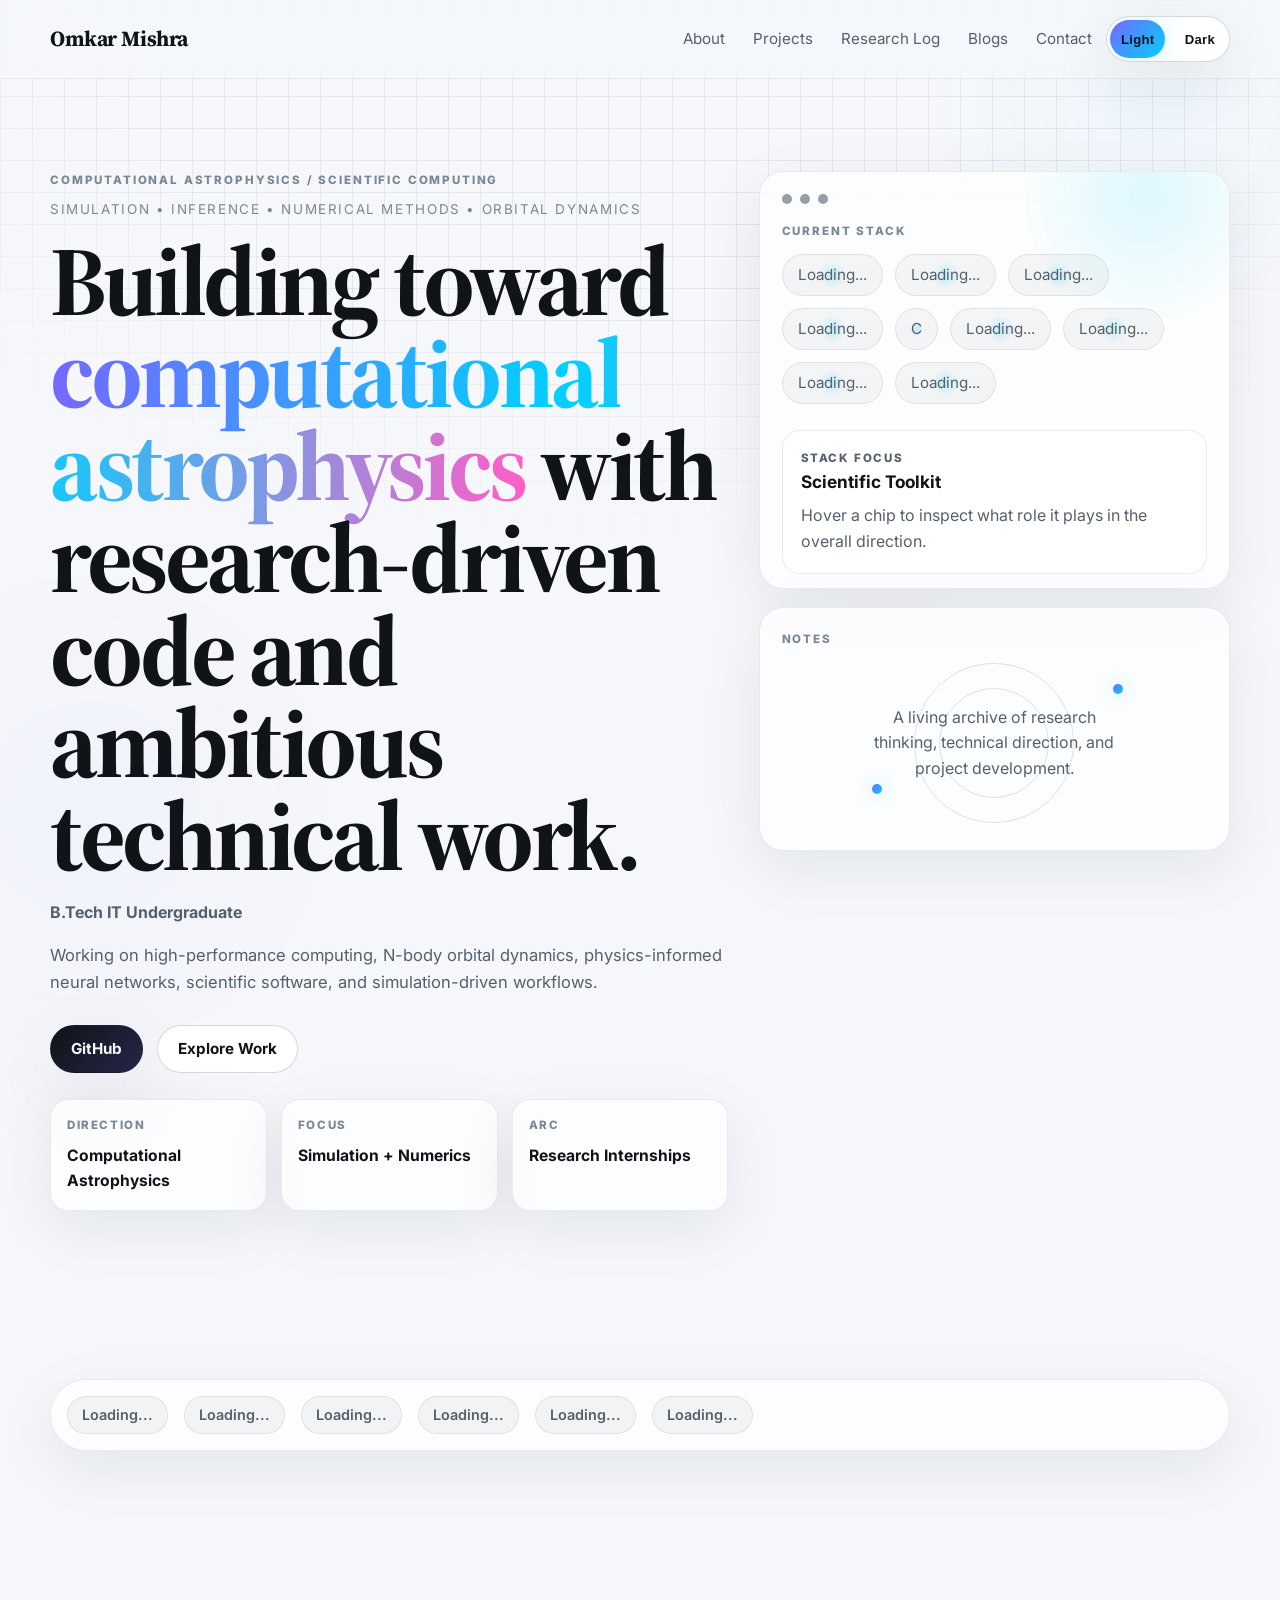
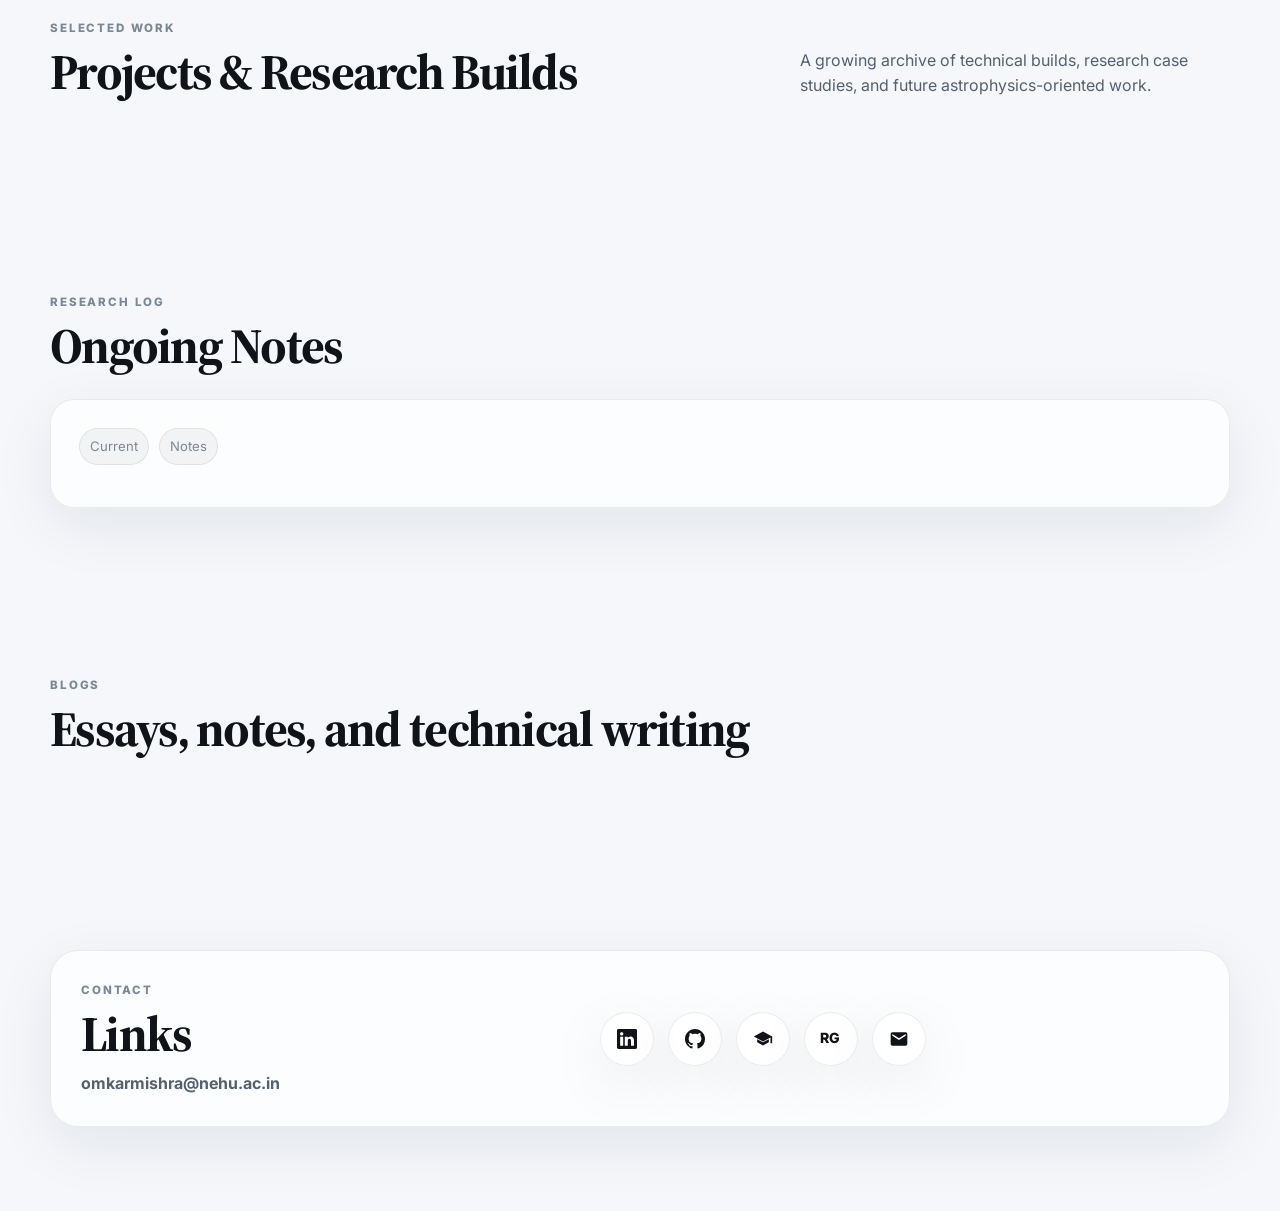
==== commit 5c718070: "Update index.html" ====
--- a/index.html
+++ b/index.html
@@ -114,19 +114,19 @@
 
             <div class="tag-grid tag-grid-advanced" id="stackGrid">
               <div class="stack-chip" data-title="Python" data-desc="Main language for scientific coding, prototyping, analysis, automation, and backend work.">
-                <span>Python</span>
+                <span>Loading...</span>
                 <i></i>
               </div>
               <div class="stack-chip" data-title="NumPy" data-desc="Core numerical arrays, vectorization, matrix work, and fast scientific computation.">
-                <span>NumPy</span>
+                <span>Loading...</span>
                 <i></i>
               </div>
               <div class="stack-chip" data-title="PyTorch" data-desc="For machine learning, differentiable systems, and future physics-informed models.">
-                <span>PyTorch</span>
+                <span>Loading...</span>
                 <i></i>
               </div>
               <div class="stack-chip" data-title="REBOUND" data-desc="N-body and orbital dynamics simulation tool aligned with computational astrophysics work.">
-                <span>REBOUND</span>
+                <span>Loading...</span>
                 <i></i>
               </div>
               <div class="stack-chip" data-title="C" data-desc="Useful for lower-level thinking, performance sensitivity, and stronger systems understanding.">
@@ -134,19 +134,19 @@
                 <i></i>
               </div>
               <div class="stack-chip" data-title="HPC" data-desc="Parallelism, scale, compute efficiency, and the mindset needed for serious scientific workloads.">
-                <span>HPC</span>
+                <span>Loading...</span>
                 <i></i>
               </div>
               <div class="stack-chip" data-title="Simulation" data-desc="Modeling systems, running experiments, stress-testing assumptions, and learning from outputs.">
-                <span>Simulation</span>
+                <span>Loading...</span>
                 <i></i>
               </div>
               <div class="stack-chip" data-title="Data Analysis" data-desc="Cleaning, visualizing, interpreting, and extracting insight from scientific data.">
-                <span>Data Analysis</span>
+                <span>Loading...</span>
                 <i></i>
               </div>
               <div class="stack-chip" data-title="Scientific Computing" data-desc="The bridge between mathematics, algorithms, numerical methods, and research execution.">
-                <span>Scientific Computing</span>
+                <span>Loading...</span>
                 <i></i>
               </div>
             </div>
@@ -179,12 +179,12 @@
     <section class="section strip-section reveal">
       <div class="container">
         <div class="signal-strip">
-          <span>Orbital Dynamics</span>
-          <span>Numerical Stability</span>
-          <span>Scientific ML</span>
-          <span>Simulation Pipelines</span>
-          <span>High Performance Computing</span>
-          <span>Research Writing</span>
+          <span>Loading...</span>
+          <span>Loading...</span>
+          <span>Loading...</span>
+          <span>Loading...</span>
+          <span>Loading...</span>
+          <span>Loading...</span>
         </div>
       </div>
     </section>
@@ -320,4 +320,5 @@
 
   <script src="script.js"></script>
 </body>
-</html>+
+</html>
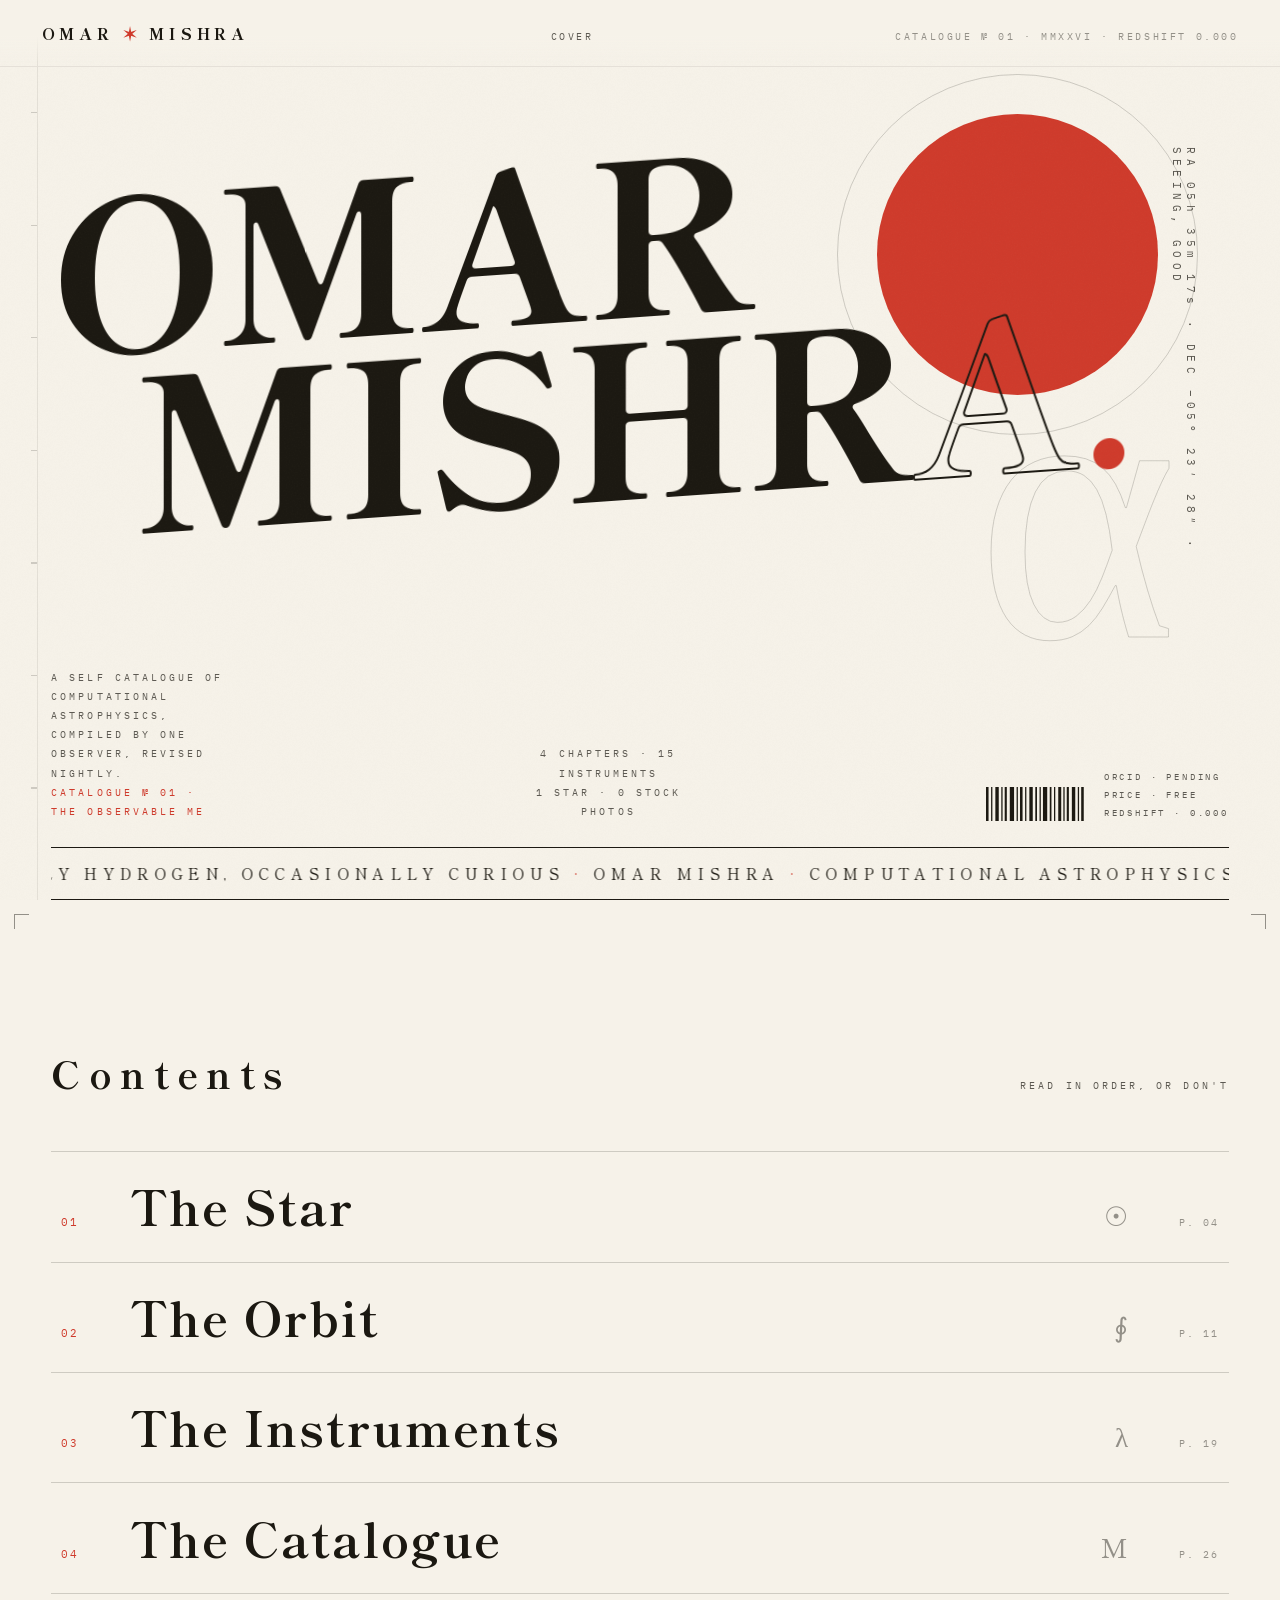
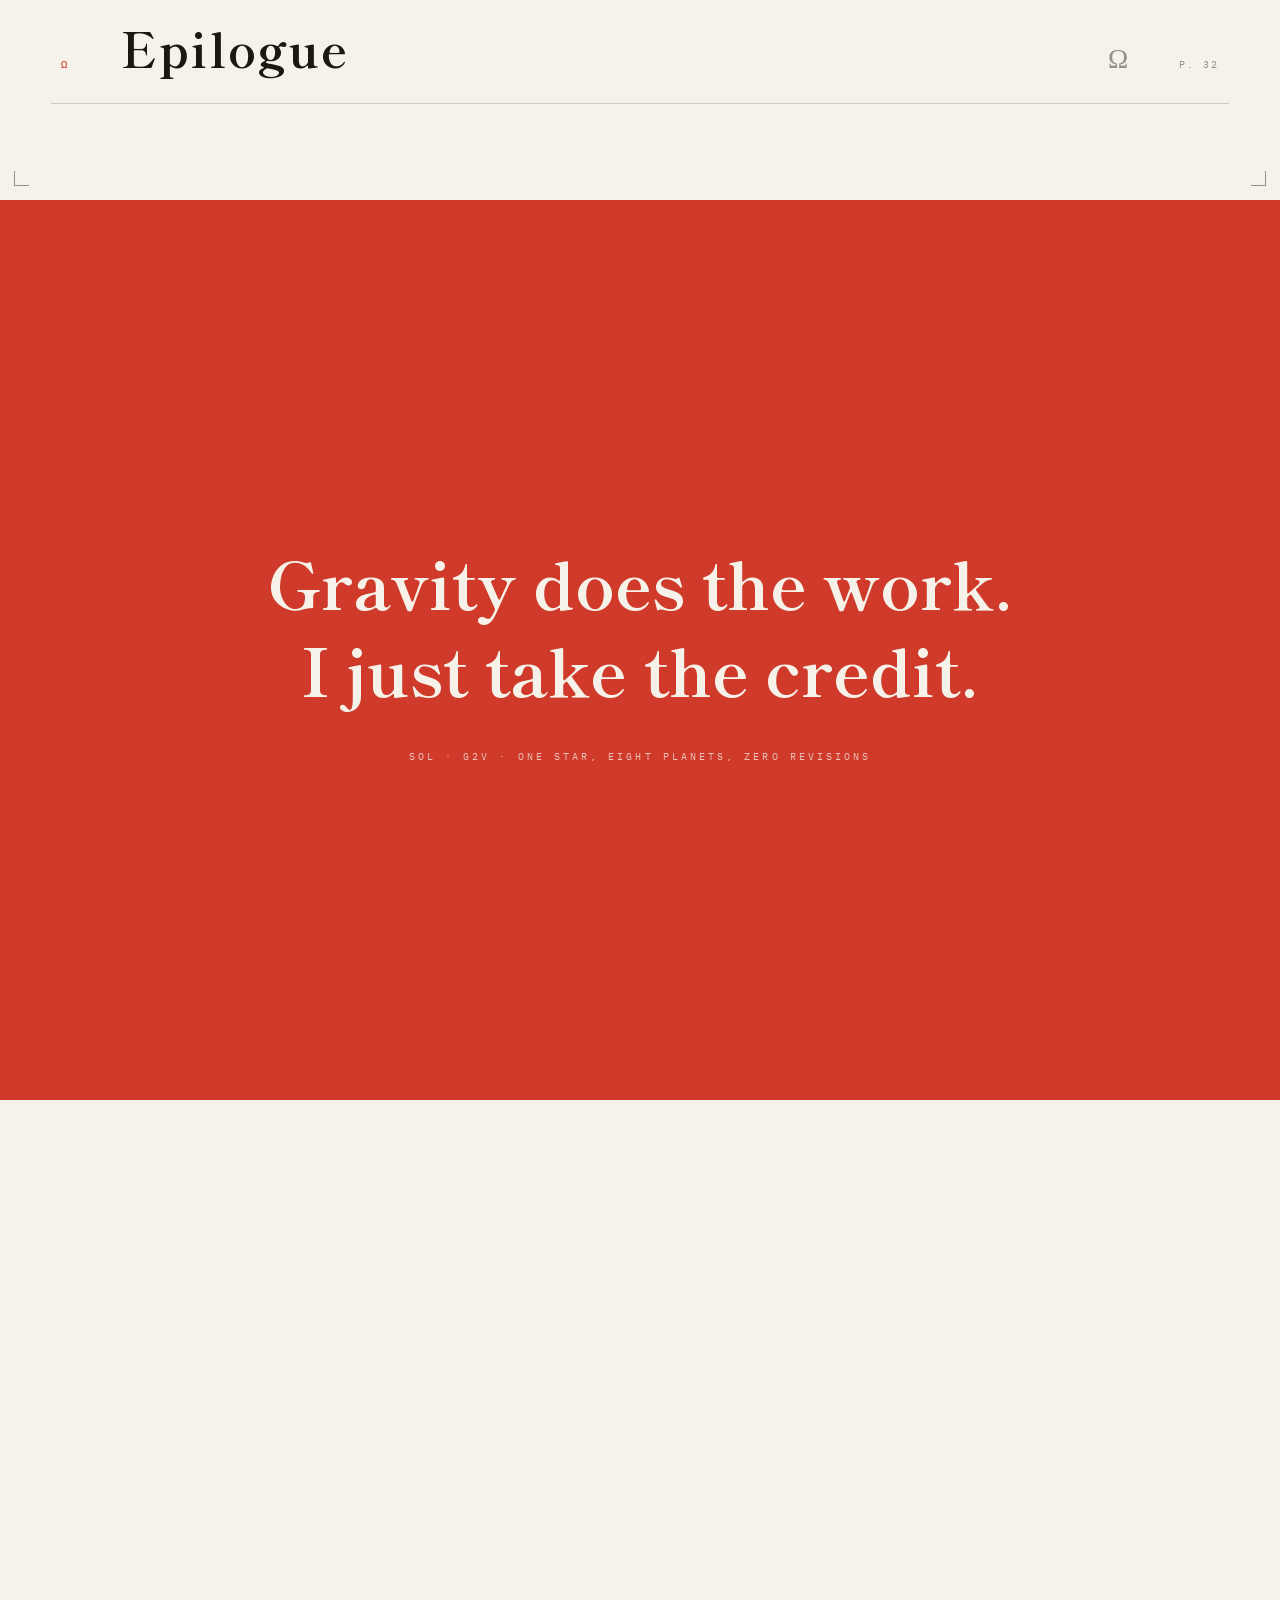
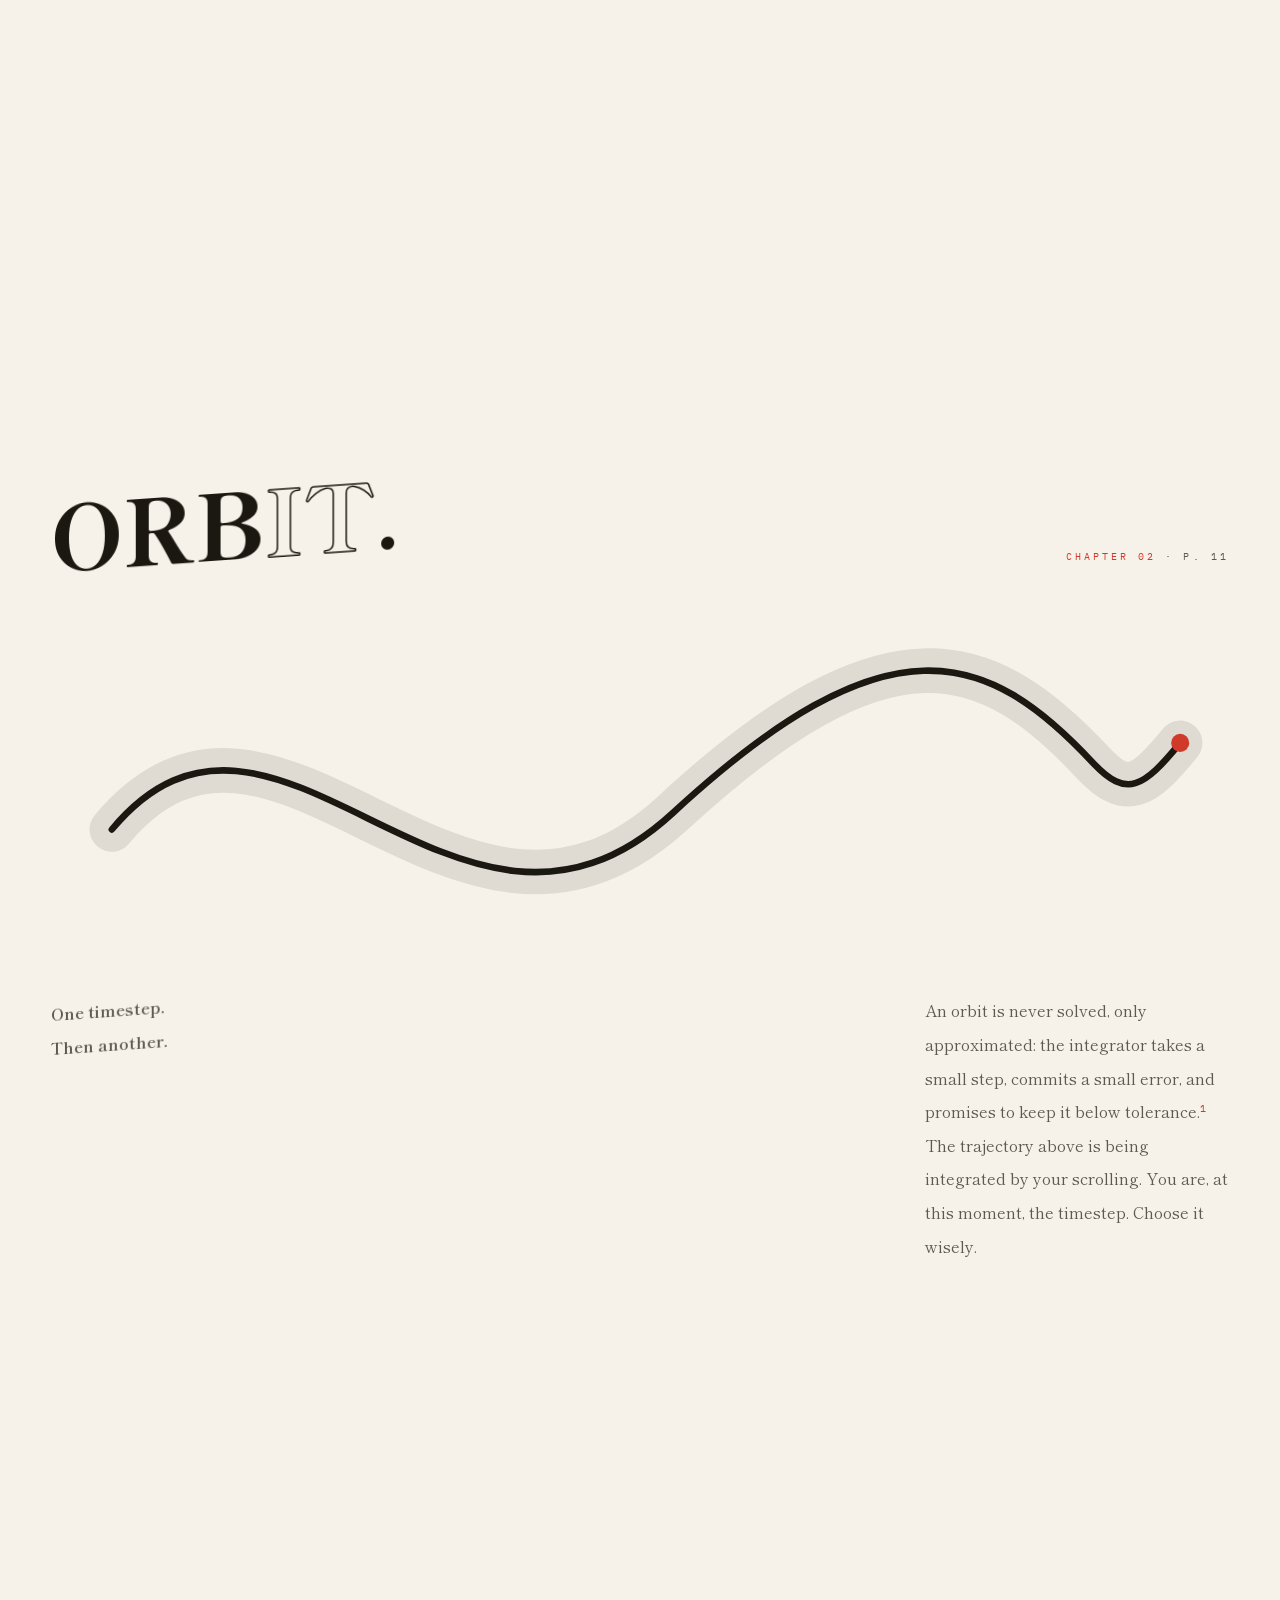
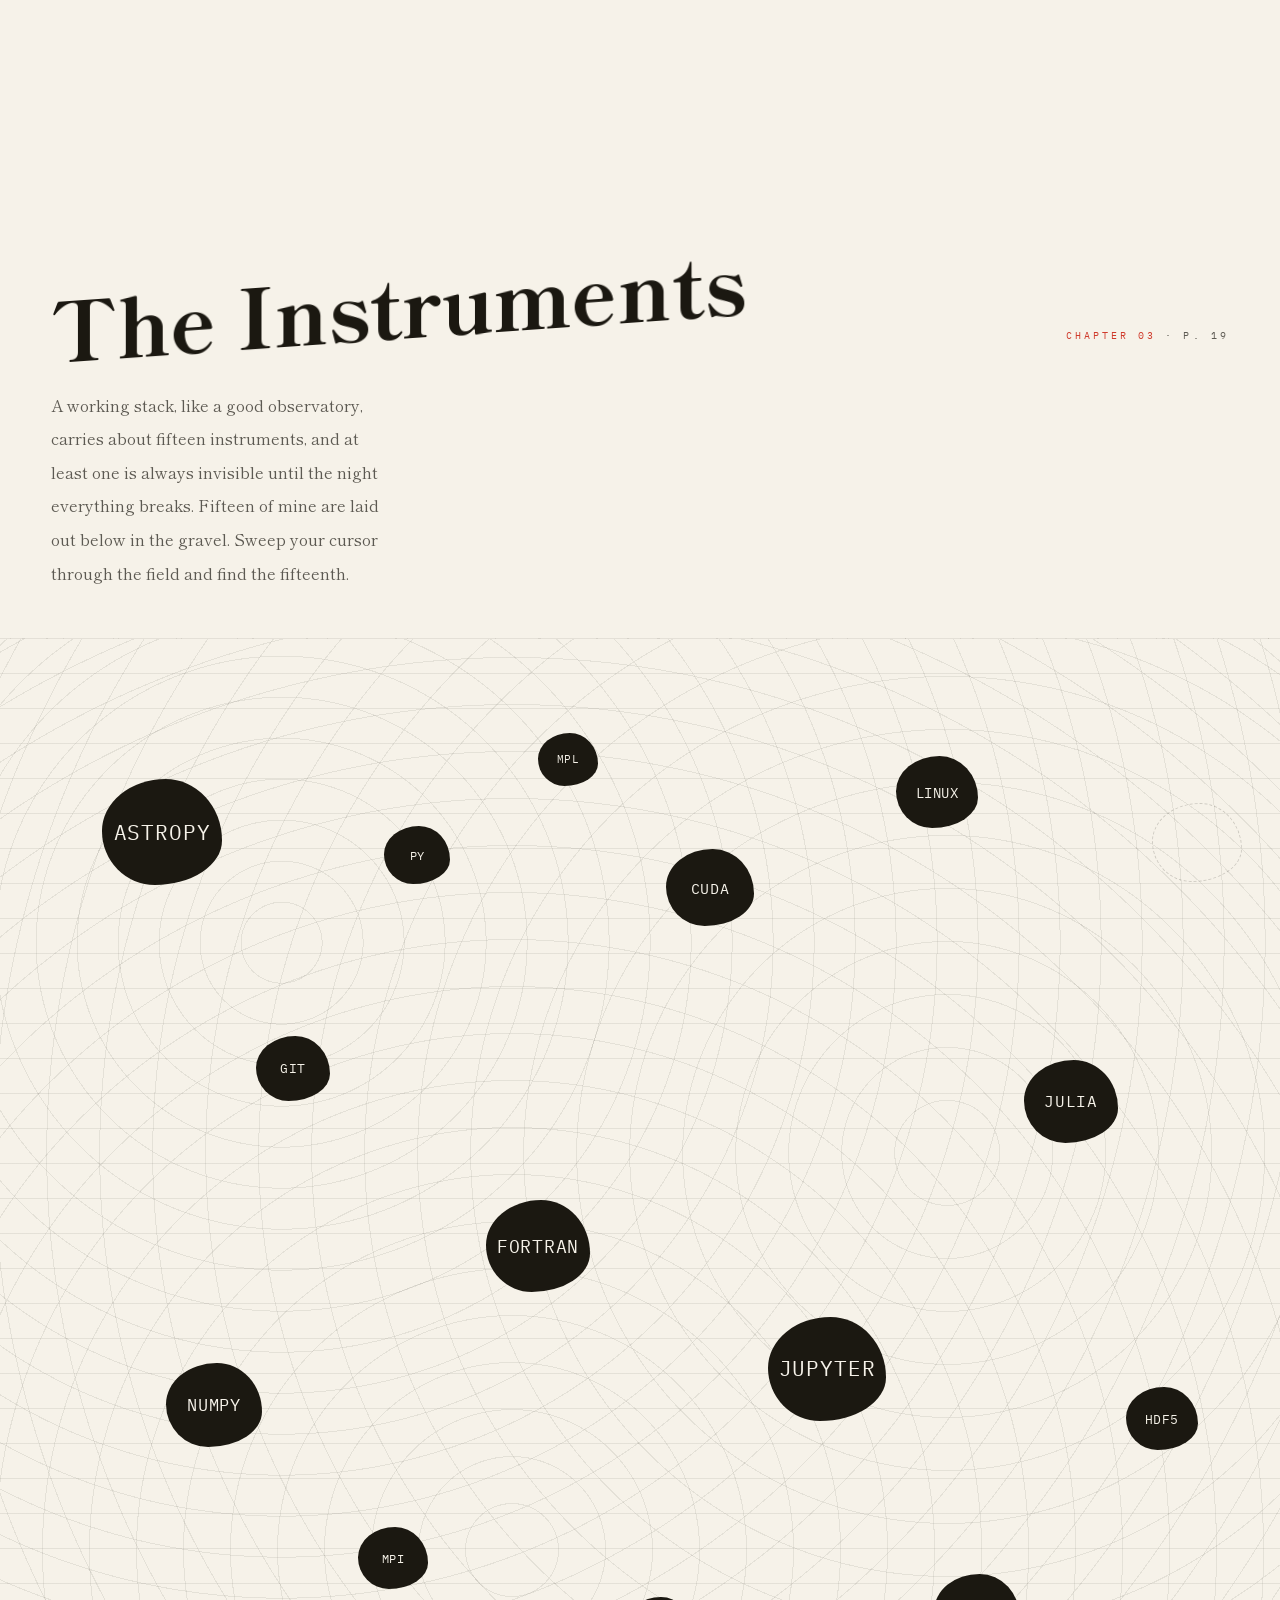
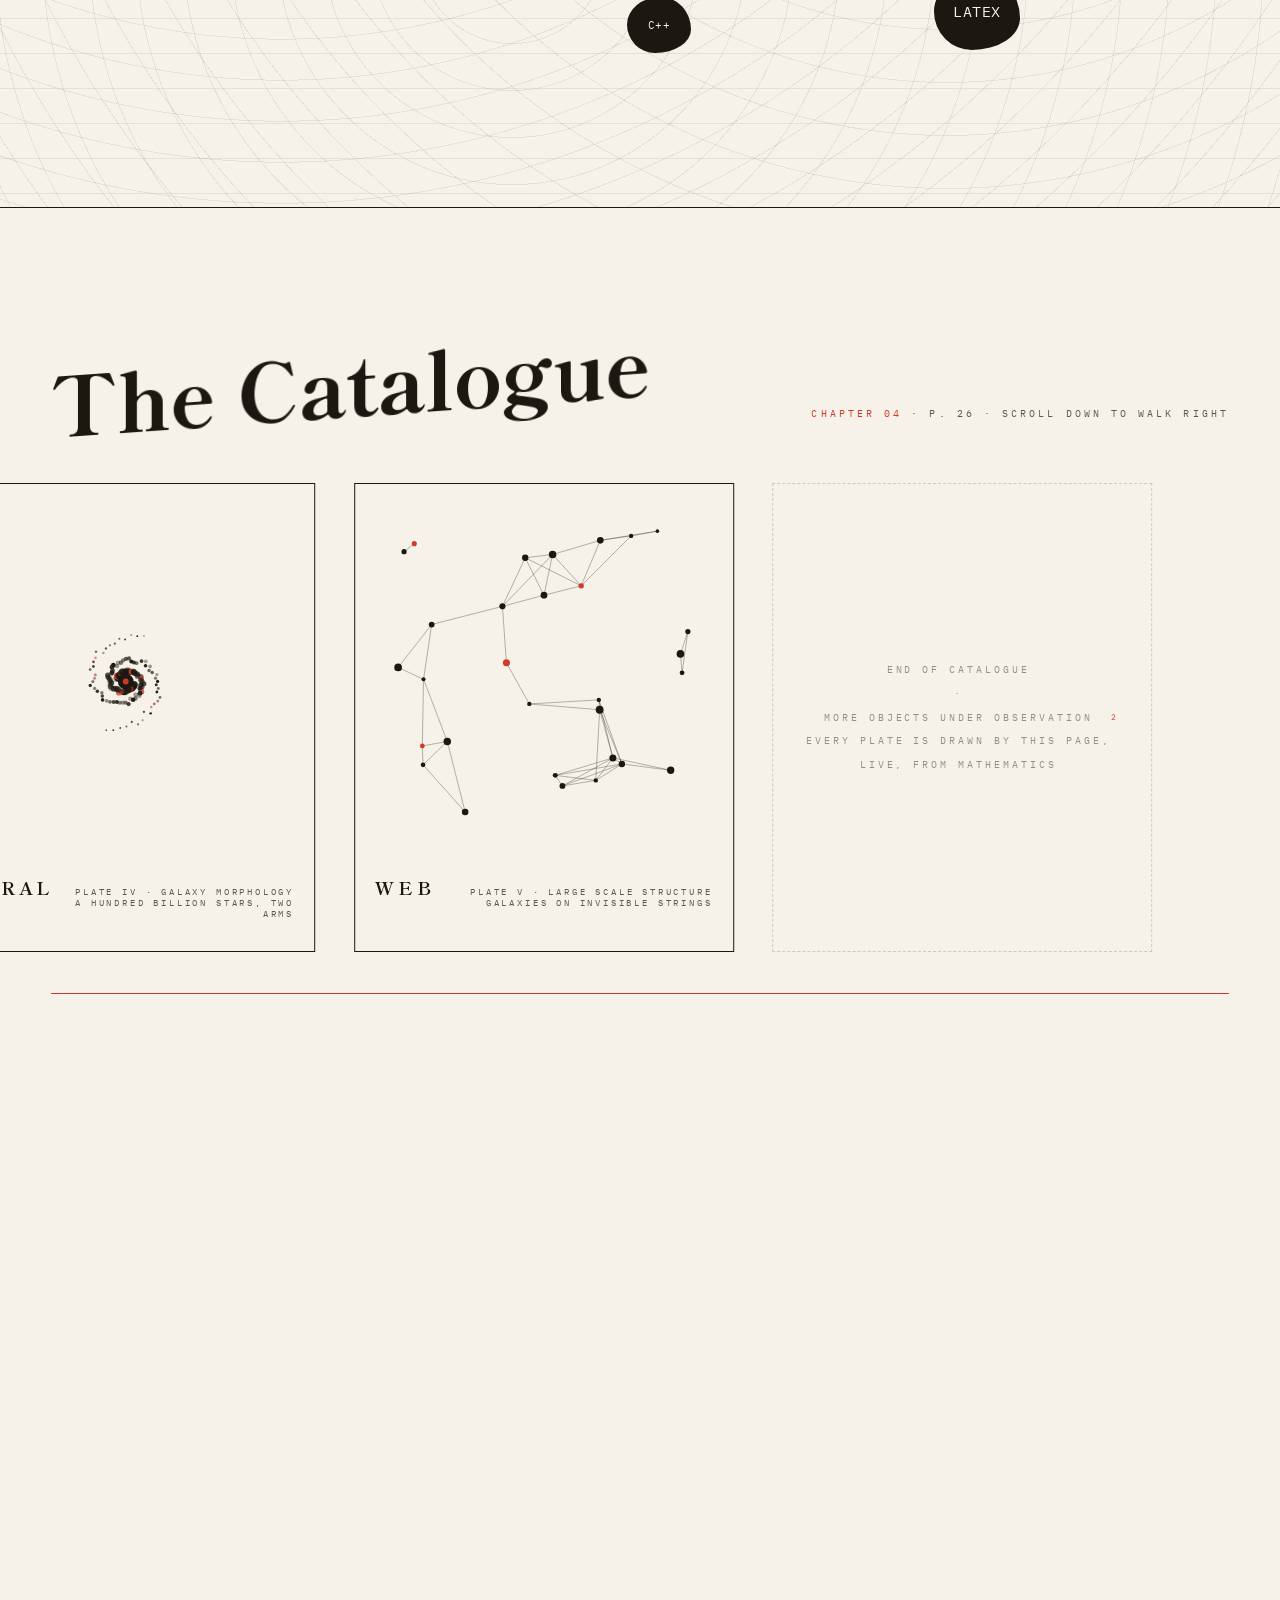
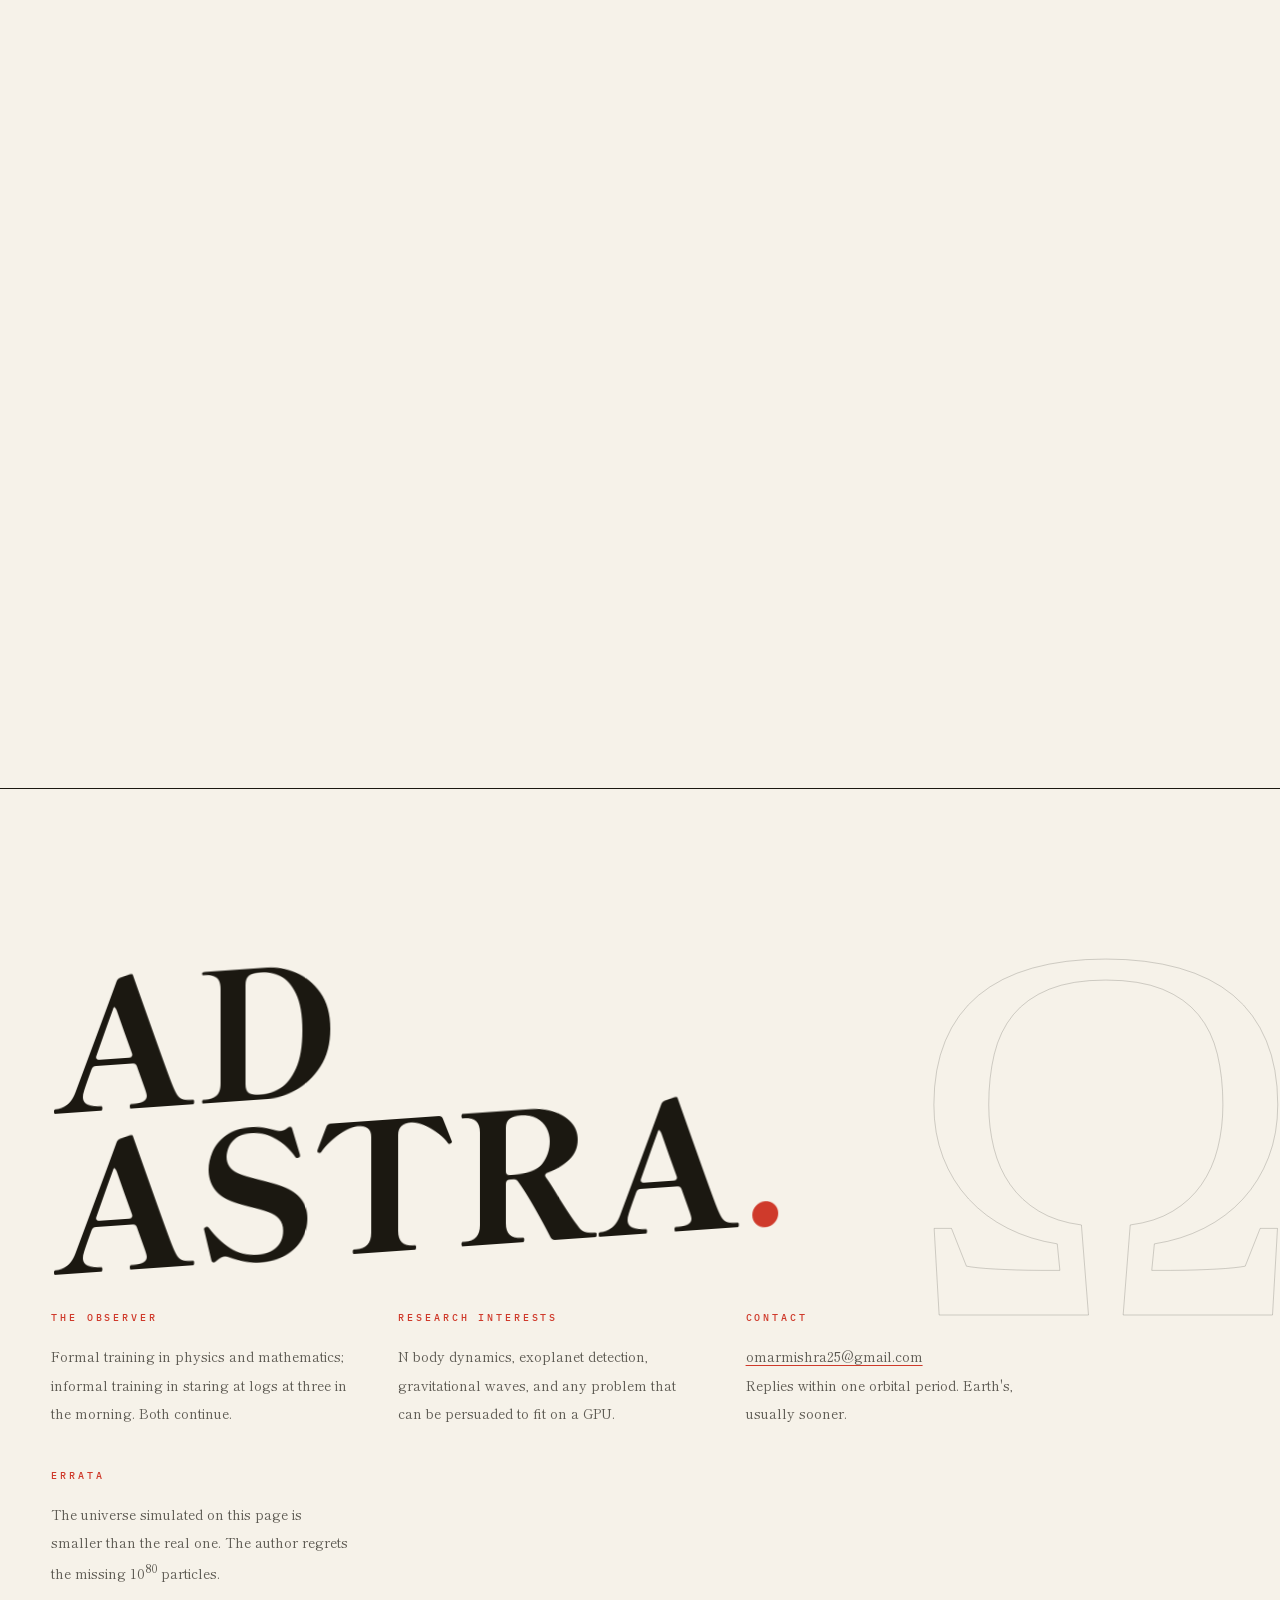
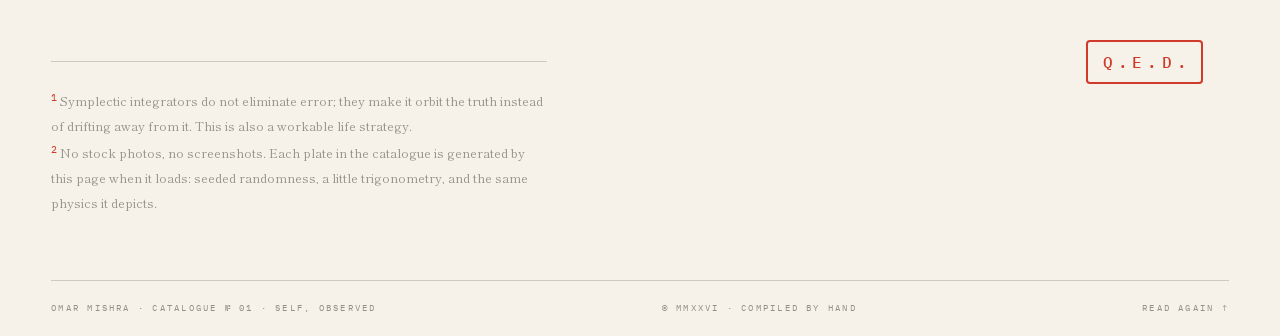
==== commit 9a4d8b8e: "Update index.html" ====
--- a/index.html
+++ b/index.html
@@ -1,324 +1,1137 @@
 <!DOCTYPE html>
 <html lang="en">
 <head>
-  <meta charset="UTF-8" />
-  <meta name="viewport" content="width=device-width, initial-scale=1.0" />
-  <title>Omkar Mishra</title>
-  <link rel="icon" href="/images/myicon.jpg" type="image/png" />
-  <meta
-    name="description"
-    content="Omkar Mishra — computational astrophysics portfolio"
-  />
-  <link rel="preconnect" href="https://fonts.googleapis.com" />
-  <link rel="preconnect" href="https://fonts.gstatic.com" crossorigin />
-  <link
-    href="https://fonts.googleapis.com/css2?family=Inter:wght@400;500;600;700;800;900&family=Source+Serif+4:wght@600;700&display=swap"
-    rel="stylesheet"
-  />
-  <link rel="stylesheet" href="styles.css" />
+<meta charset="UTF-8">
+<meta name="viewport" content="width=device-width, initial-scale=1.0">
+<title>OMAR MISHRA · Catalogue № 01 · Computational Astrophysics</title>
+<meta name="description" content="Omar Mishra. A self catalogue of computational astrophysics: one star, one orbit, fifteen instruments, five plates.">
+<link rel="icon" href='data:image/svg+xml,<svg xmlns="http://www.w3.org/2000/svg" viewBox="0 0 100 100"><rect width="100" height="100" fill="%23f6f2e9"/><circle cx="50" cy="50" r="26" fill="%23cf3a2b"/><circle cx="50" cy="50" r="40" fill="none" stroke="%231b1811" stroke-width="2"/></svg>'>
+<link rel="preconnect" href="https://fonts.googleapis.com">
+<link rel="preconnect" href="https://fonts.gstatic.com" crossorigin>
+<link href="https://fonts.googleapis.com/css2?family=Shippori+Mincho+B1:wght@400;500;700;800&family=IBM+Plex+Mono:wght@400;500&display=swap" rel="stylesheet">
+<style>
+/* ════════════════════════════════════════════════════════════
+   OMAR MISHRA · Catalogue № 01
+   A self catalogue of computational astrophysics.
+   Set in Shippori Mincho B1 & IBM Plex Mono. No images.
+   ════════════════════════════════════════════════════════════ */
+:root{
+  --paper:#f6f2e9;
+  --paper-2:#eee8da;
+  --ink:#1b1811;
+  --ink-70:rgba(27,24,17,.7);
+  --ink-45:rgba(27,24,17,.45);
+  --ink-18:rgba(27,24,17,.18);
+  --ink-08:rgba(27,24,17,.08);
+  --red:#cf3a2b;
+  --serif:'Shippori Mincho B1','Yu Mincho',serif;
+  --mono:'IBM Plex Mono',monospace;
+  --ease:cubic-bezier(.16,1,.3,1);
+}
+*{ margin:0; padding:0; box-sizing:border-box; }
+html{ scroll-behavior:smooth; }
+body{
+  background:var(--paper); color:var(--ink);
+  font-family:var(--serif); overflow-x:hidden;
+  -webkit-font-smoothing:antialiased;
+}
+::selection{ background:var(--red); color:var(--paper); }
+::-webkit-scrollbar{ width:5px; }
+::-webkit-scrollbar-track{ background:var(--paper); }
+::-webkit-scrollbar-thumb{ background:var(--ink-18); }
+a{ color:inherit; }
+
+/* paper fibre */
+.fibre{
+  position:fixed; inset:0; z-index:120; pointer-events:none; opacity:.5;
+  background-image:url('data:image/svg+xml,<svg xmlns="http://www.w3.org/2000/svg" width="240" height="240"><filter id="f"><feTurbulence type="fractalNoise" baseFrequency="0.65" numOctaves="3" seed="7"/><feColorMatrix values="0 0 0 0 0.55  0 0 0 0 0.52  0 0 0 0 0.45  0 0 0 0.05 0"/></filter><rect width="240" height="240" filter="url(%23f)"/></svg>');
+}
+
+/* ─── preloader ─── */
+.pre{
+  position:fixed; inset:0; z-index:400; background:var(--paper);
+  transition:transform 1s var(--ease);
+}
+.pre.done{ transform:translateY(-101%); }
+.pre-count{
+  position:absolute; bottom:2rem; left:2rem;
+  font-family:var(--mono); font-size:clamp(3.4rem,10vw,7rem); line-height:1;
+  letter-spacing:-.04em;
+}
+.pre-count sup{ font-size:.25em; letter-spacing:.2em; vertical-align:super; color:var(--ink-45); }
+.pre-label{
+  position:absolute; top:2rem; right:2rem; text-align:right;
+  font-family:var(--mono); font-size:.62rem; letter-spacing:.3em; color:var(--ink-70);
+}
+.pre-dot{
+  position:absolute; top:50%; left:50%; transform:translate(-50%,-50%);
+  width:10px; height:10px; border-radius:50%; background:var(--red);
+  animation:preDot 1.3s var(--ease) infinite alternate;
+}
+@keyframes preDot{ from{ transform:translate(-50%,-50%) scale(1);} to{ transform:translate(-50%,-50%) scale(3);} }
+
+/* ─── cursor ─── */
+.cur{ position:fixed; top:0; left:0; z-index:500; pointer-events:none; }
+.cur-dot{ width:7px; height:7px; border-radius:50%; background:var(--red); transform:translate(-50%,-50%); }
+.cur-tag{
+  position:absolute; left:14px; top:8px; white-space:nowrap;
+  font-family:var(--mono); font-size:.58rem; letter-spacing:.22em; text-transform:uppercase;
+  color:var(--ink); background:var(--paper); border:1px solid var(--ink-18);
+  padding:.28em .7em; opacity:0; transform:translateY(4px);
+  transition:opacity .3s, transform .3s var(--ease);
+}
+.cur.has .cur-tag{ opacity:1; transform:none; }
+@media (pointer:coarse){ .cur{ display:none; } }
+
+/* ─── masthead nav ─── */
+.mast{
+  position:fixed; top:0; left:0; right:0; z-index:200;
+  display:flex; justify-content:space-between; align-items:baseline;
+  padding:1.3rem clamp(1.2rem,3.5vw,2.6rem);
+  font-family:var(--mono); font-size:.62rem; letter-spacing:.26em;
+  border-bottom:1px solid var(--ink-08);
+  background:linear-gradient(var(--paper) 55%, transparent);
+}
+.mast-brand{ font-family:var(--serif); font-weight:800; font-size:1rem; letter-spacing:.3em; text-decoration:none; }
+.mast-brand i{ font-style:normal; color:var(--red); }
+.mast-chap{ text-transform:uppercase; color:var(--ink-70); }
+.mast-issue{ text-transform:uppercase; color:var(--ink-45); }
+@media (max-width:720px){ .mast-issue{ display:none; } }
+
+/* ─── ruler ─── */
+.ruler{
+  position:fixed; left:0; top:0; bottom:0; width:2.4rem; z-index:150;
+  border-right:1px solid var(--ink-08);
+  background:repeating-linear-gradient(to bottom, var(--ink-18) 0 1px, transparent 1px 12.5vh) right/6px 100% no-repeat;
+}
+.ruler-mark{
+  position:absolute; right:0; width:2.4rem; border-top:1px solid var(--red);
+  font-family:var(--mono); font-size:.52rem; color:var(--red);
+  padding:.3em .2em 0 0; text-align:right; letter-spacing:.1em;
+}
+@media (max-width:900px){ .ruler{ display:none; } }
+
+/* ─── shared ─── */
+.chapter{ position:relative; }
+/* crop marks */
+.marks::before,.marks::after,
+.marks .mk::before,.marks .mk::after{
+  content:''; position:absolute; width:14px; height:14px; z-index:5; pointer-events:none;
+}
+.marks::before{ top:14px; left:14px; border-top:1px solid var(--ink-45); border-left:1px solid var(--ink-45); }
+.marks::after{ top:14px; right:14px; border-top:1px solid var(--ink-45); border-right:1px solid var(--ink-45); }
+.marks .mk::before{ bottom:14px; left:14px; border-bottom:1px solid var(--ink-45); border-left:1px solid var(--ink-45); }
+.marks .mk::after{ bottom:14px; right:14px; border-bottom:1px solid var(--ink-45); border-right:1px solid var(--ink-45); }
+
+.k-label{
+  font-family:var(--mono); font-size:.6rem; letter-spacing:.32em; text-transform:uppercase;
+  color:var(--ink-70);
+}
+.k-label b{ color:var(--red); font-weight:400; }
+
+.rv{ opacity:0; transform:translateY(46px); transition:opacity 1.1s var(--ease), transform 1.1s var(--ease); transition-delay:calc(var(--i,0)*110ms); }
+.in .rv{ opacity:1; transform:none; }
+
+/* ─── COVER ─── */
+.cover{
+  min-height:100svh; position:relative; overflow:hidden;
+  padding:clamp(4.4rem,9vh,7rem) clamp(1.4rem,4vw,3.4rem) 0;
+  display:flex; flex-direction:column;
+}
+.cover-grid{ flex:1; position:relative; }
+.cover-sun{
+  position:absolute; right:6%; top:6%;
+  width:clamp(120px,22vw,300px); height:clamp(120px,22vw,300px);
+  border-radius:50%; background:var(--red); z-index:1;
+}
+.cover-sun::after{
+  content:''; position:absolute; inset:-14%; border-radius:50%;
+  border:1px solid var(--ink-18);
+}
+.cover-title{
+  position:relative; z-index:2;
+  font-weight:800; text-transform:uppercase; line-height:.86;
+  font-size:clamp(4.2rem,16.5vw,15rem); letter-spacing:-.02em;
+  margin-top:clamp(1rem,6vh,4rem);
+}
+.cover-title .l2{ display:block; margin-left:.4em; }
+.cover-title .l2 em{ font-style:normal; color:transparent; -webkit-text-stroke:2px var(--ink); }
+.cover-title .l2 i{ font-style:normal; color:var(--red); }
+.cover-kanji{
+  position:absolute; right:clamp(0rem,4vw,4rem); bottom:-6%;
+  font-size:clamp(9rem,30vw,26rem); font-weight:400; line-height:1;
+  color:transparent; -webkit-text-stroke:1px var(--ink-18);
+  user-select:none; pointer-events:none; z-index:0;
+}
+.cover-notes{
+  position:relative; z-index:3;
+  display:flex; justify-content:space-between; align-items:flex-end;
+  gap:2rem; padding:2.4rem 0 1.6rem; flex-wrap:wrap;
+}
+.cover-notes .k-label{ max-width:30ch; line-height:2; }
+.cover-vertical{
+  position:absolute; right:clamp(.6rem,2.4vw,2.2rem); top:12%;
+  writing-mode:vertical-rl; z-index:3;
+  font-family:var(--mono); font-size:clamp(.58rem,1vw,.68rem); letter-spacing:.42em; color:var(--ink-70);
+}
+@media (max-width:720px){ .cover-vertical{ display:none; } .cover-sun{ right:2%; top:2%; } }
+.barcode{ display:flex; align-items:flex-end; gap:1rem; }
+.barcode svg{ height:34px; }
+.barcode .k-label{ font-size:.55rem; }
+
+/* marquee */
+.mq{
+  border-top:1px solid var(--ink); border-bottom:1px solid var(--ink);
+  overflow:hidden; padding:.85rem 0; white-space:nowrap; position:relative; z-index:4;
+  background:var(--paper);
+}
+.mq-in{ display:inline-flex; gap:3.2rem; will-change:transform; padding-right:3.2rem;}
+.mq span{ font-size:.95rem; letter-spacing:.35em; text-transform:uppercase; }
+.mq span i{ font-style:normal; color:var(--red); }
+
+/* ─── TOC ─── */
+.toc{ padding:clamp(6rem,16vh,11rem) clamp(1.4rem,4vw,3.4rem) 6rem; }
+.toc-head{ display:flex; justify-content:space-between; align-items:baseline; margin-bottom:3.2rem; }
+.toc-head h2{ font-weight:700; font-size:clamp(1.5rem,3.4vw,2.4rem); letter-spacing:.22em; }
+.toc-row{
+  display:grid; grid-template-columns:auto 1fr auto auto; align-items:baseline;
+  gap:clamp(1rem,4vw,3.4rem);
+  border-top:1px solid var(--ink-18); padding:1.7rem .6rem;
+  text-decoration:none; position:relative; overflow:hidden;
+  transition:background .5s var(--ease), color .5s var(--ease), padding-left .5s var(--ease);
+}
+.toc-row:last-of-type{ border-bottom:1px solid var(--ink-18); }
+.toc-row:hover{ background:var(--ink); color:var(--paper); padding-left:1.6rem; }
+.toc-num{ font-family:var(--mono); font-size:.7rem; letter-spacing:.2em; color:var(--red); }
+.toc-title{ font-weight:700; font-size:clamp(1.5rem,4.2vw,3rem); letter-spacing:.04em; line-height:1.1; }
+.toc-jp{ font-size:clamp(1.1rem,2.4vw,1.7rem); color:var(--ink-45); transition:color .5s; }
+.toc-row:hover .toc-jp{ color:var(--red); }
+.toc-pg{ font-family:var(--mono); font-size:.62rem; letter-spacing:.2em; color:var(--ink-45); transition:color .5s; }
+.toc-row:hover .toc-pg{ color:var(--paper); }
+@media (max-width:640px){ .toc-row{ grid-template-columns:auto 1fr auto; } .toc-pg{ display:none; } }
+
+/* ─── CH 01 · THE STAR ─── */
+.sun{ height:380vh; }
+.sun-sticky{
+  position:sticky; top:0; height:100svh; overflow:hidden;
+  display:flex; align-items:center; justify-content:center;
+}
+.sun-copy{
+  position:absolute; top:50%; left:clamp(3rem,8vw,7rem); transform:translateY(-50%);
+  max-width:30rem; z-index:2;
+}
+.sun-copy h3{ font-weight:800; font-size:clamp(2.4rem,6vw,4.6rem); line-height:1.05; margin:1.3rem 0 1.6rem; }
+.sun-copy p{ font-size:clamp(.92rem,1.5vw,1.05rem); line-height:2.1; color:var(--ink-70); max-width:36ch; }
+.sun-circle{
+  width:14vmin; height:14vmin; border-radius:50%; background:var(--red);
+  will-change:transform; z-index:1;
+}
+.sun-quote{
+  position:absolute; inset:0; z-index:3; display:flex; flex-direction:column;
+  align-items:center; justify-content:center; text-align:center;
+  color:var(--paper); opacity:0; padding:0 1.4rem;
+}
+.sun-quote blockquote{
+  font-weight:700; font-size:clamp(1.9rem,5.4vw,4.2rem); line-height:1.3; max-width:18ch;
+}
+.sun-quote .k-label{ color:rgba(246,242,233,.75); margin-top:2.4rem; }
+.sun-pg{ position:absolute; bottom:1.6rem; right:clamp(1.4rem,4vw,3.4rem); z-index:2; }
+
+/* ─── CH 02 · THE ORBIT ─── */
+.ink-ch{ height:320vh; }
+.ink-sticky{
+  position:sticky; top:0; height:100svh; overflow:hidden;
+  display:flex; flex-direction:column; justify-content:center;
+  padding:0 clamp(1.4rem,4vw,3.4rem);
+}
+.ink-head{ display:flex; justify-content:space-between; align-items:baseline; }
+.ink-title{ font-weight:800; font-size:clamp(2.4rem,7vw,5.6rem); line-height:1; }
+.ink-title i{ font-style:normal; color:transparent; -webkit-text-stroke:1.5px var(--ink); }
+.ink-svg{ width:100%; height:clamp(200px,44vh,460px); margin:1rem 0; overflow:visible; }
+.ink-svg path{ fill:none; stroke:var(--ink); stroke-linecap:round; }
+.ink-svg .body{ fill:var(--red); }
+.ink-foot{ display:flex; justify-content:space-between; align-items:flex-start; gap:2.4rem; flex-wrap:wrap; }
+.ink-foot p{
+  max-width:38ch; font-size:clamp(.88rem,1.4vw,1rem); line-height:2.1; color:var(--ink-70);
+}
+.ink-foot p sup{ font-family:var(--mono); font-size:.6em; color:var(--red); }
+.ink-big{
+  font-weight:700; font-size:clamp(1.3rem,3vw,2.2rem); line-height:1.5; max-width:22ch;
+}
+
+/* ─── CH 03 · THE INSTRUMENTS ─── */
+.garden{ padding:clamp(6rem,16vh,10rem) 0 0; }
+.garden-head{ padding:0 clamp(1.4rem,4vw,3.4rem); display:flex; justify-content:space-between; align-items:baseline; flex-wrap:wrap; gap:1rem; }
+.garden-head h3{ font-weight:800; font-size:clamp(2.2rem,6.4vw,5.2rem); }
+.garden-cap{
+  padding:1.6rem clamp(1.4rem,4vw,3.4rem) 0; max-width:56ch;
+  font-size:clamp(.88rem,1.4vw,1rem); line-height:2.1; color:var(--ink-70);
+}
+.garden-cap sup{ font-family:var(--mono); font-size:.6em; color:var(--red); }
+.karesansui{
+  position:relative; height:130vh; margin-top:3rem;
+  border-top:1px solid var(--ink-08); border-bottom:1px solid var(--ink);
+  background:
+    repeating-radial-gradient(circle at 22% 26%, transparent 0 40px, var(--ink-08) 40px 41px),
+    repeating-radial-gradient(circle at 74% 44%, transparent 0 52px, var(--ink-08) 52px 53px),
+    repeating-radial-gradient(circle at 40% 78%, transparent 0 46px, var(--ink-08) 46px 47px),
+    repeating-linear-gradient(to bottom, transparent 0 34px, var(--ink-08) 34px 35px);
+}
+.stone{
+  position:absolute; display:flex; align-items:center; justify-content:center;
+  background:var(--ink); color:var(--paper);
+  font-family:var(--mono); letter-spacing:.04em;
+  font-size:calc(var(--s,90) * .175px);
+  width:calc(var(--s,90)*1px); height:calc(var(--s,90)*.88px);
+  border-radius:53% 47% 56% 44% / 49% 58% 42% 51%;
+  cursor:pointer; will-change:transform;
+  transition:border-radius .6s var(--ease), background .4s;
+}
+.stone:hover{ border-radius:50%; background:var(--red); }
+.stone .tip{
+  position:absolute; bottom:calc(100% + 10px); left:50%; transform:translate(-50%,6px);
+  font-family:var(--mono); font-size:.58rem; letter-spacing:.24em; text-transform:uppercase;
+  color:var(--ink); background:var(--paper); border:1px solid var(--ink);
+  padding:.4em .9em; white-space:nowrap; opacity:0; pointer-events:none;
+  transition:opacity .35s, transform .35s var(--ease); z-index:6;
+}
+.stone:hover .tip{ opacity:1; transform:translate(-50%,0); }
+.stone.ghost{ background:transparent; color:transparent; border:1px dashed var(--ink-18); }
+.stone.ghost:hover{ background:var(--red); color:var(--paper); border-color:var(--red); }
+/* fifteen instruments, scattered */
+.stone:nth-of-type(1){ --s:120; left:8%;  top:12%; }
+.stone:nth-of-type(2){ --s:74;  left:20%; top:34%; }
+.stone:nth-of-type(3){ --s:96;  left:13%; top:62%; }
+.stone:nth-of-type(4){ --s:66;  left:30%; top:16%; }
+.stone:nth-of-type(5){ --s:104; left:38%; top:48%; }
+.stone:nth-of-type(6){ --s:70;  left:28%; top:76%; }
+.stone:nth-of-type(7){ --s:88;  left:52%; top:18%; }
+.stone:nth-of-type(8){ --s:118; left:60%; top:58%; }
+.stone:nth-of-type(9){ --s:64;  left:49%; top:82%; }
+.stone:nth-of-type(10){ --s:82; left:70%; top:10%; }
+.stone:nth-of-type(11){ --s:94; left:80%; top:36%; }
+.stone:nth-of-type(12){ --s:72; left:88%; top:64%; }
+.stone:nth-of-type(13){ --s:86; left:73%; top:80%; }
+.stone:nth-of-type(14){ --s:60; left:42%; top:8%;  }
+.stone:nth-of-type(15){ --s:90; left:90%; top:14%; }
+@media (max-width:760px){
+  .karesansui{ height:auto; padding:3rem 1.4rem; display:flex; flex-wrap:wrap; gap:1.2rem; align-items:center; justify-content:center; }
+  .stone{ position:static; }
+}
+
+/* ─── CH 04 · THE CATALOGUE ─── */
+.pattern{ height:420vh; }
+.pattern-sticky{
+  position:sticky; top:0; height:100svh; overflow:hidden;
+  display:flex; flex-direction:column; justify-content:center;
+}
+.pattern-head{ padding:0 clamp(1.4rem,4vw,3.4rem) 2.6rem; display:flex; justify-content:space-between; align-items:baseline; flex-wrap:wrap; gap:1rem; }
+.pattern-head h3{ font-weight:800; font-size:clamp(2.2rem,6.4vw,5.2rem); }
+.plates{ display:flex; gap:clamp(1.4rem,3vw,3rem); padding:0 clamp(1.4rem,4vw,3.4rem); width:max-content; will-change:transform; }
+.plate{
+  width:clamp(240px,30vw,380px); flex-shrink:0;
+  border:1px solid var(--ink); background:var(--paper);
+  padding:clamp(.9rem,1.6vw,1.4rem);
+}
+.plate svg{ display:block; width:100%; aspect-ratio:1/1.05; }
+.plate-cap{
+  display:flex; justify-content:space-between; align-items:baseline;
+  padding-top:1rem; gap:.8rem;
+}
+.plate-cap .jp{ font-weight:700; font-size:1.15rem; letter-spacing:.2em; }
+.plate-cap .k-label{ font-size:.55rem; text-align:right; }
+.plate-end{
+  width:clamp(240px,30vw,380px); flex-shrink:0; display:flex; align-items:center; justify-content:center;
+  border:1px dashed var(--ink-18);
+  font-family:var(--mono); font-size:.62rem; letter-spacing:.3em; text-transform:uppercase; color:var(--ink-45);
+  text-align:center; line-height:2.4; padding:1rem;
+}
+.plate-end sup{ color:var(--red); }
+.pattern-bar{ margin:2.6rem clamp(1.4rem,4vw,3.4rem) 0; height:1px; background:var(--ink-18); position:relative; }
+.pattern-bar i{ position:absolute; inset:0; background:var(--red); transform-origin:left; transform:scaleX(0); }
+
+/* ─── EPILOGUE ─── */
+.colo{
+  min-height:100svh; display:flex; flex-direction:column;
+  padding:clamp(6rem,14vh,9rem) clamp(1.4rem,4vw,3.4rem) 1.4rem;
+  border-top:1px solid var(--ink);
+  position:relative; overflow:hidden;
+}
+.colo-kanji{
+  position:absolute; right:-2%; top:2%;
+  font-size:clamp(14rem,42vw,38rem); line-height:1; font-weight:400;
+  color:transparent; -webkit-text-stroke:1px var(--ink-18);
+  user-select:none; pointer-events:none;
+}
+.colo h3{
+  font-weight:800; text-transform:uppercase; line-height:.9;
+  font-size:clamp(3.4rem,14vw,12rem); letter-spacing:-.01em; position:relative; z-index:2;
+}
+.colo h3 em{ font-style:normal; color:var(--red); }
+.colo-grid{
+  position:relative; z-index:2;
+  display:grid; grid-template-columns:repeat(auto-fit,minmax(230px,1fr));
+  gap:2.6rem; margin:4.6rem 0; max-width:1000px;
+}
+.colo-grid h4{ font-family:var(--mono); font-weight:500; font-size:.6rem; letter-spacing:.3em; text-transform:uppercase; color:var(--red); margin-bottom:1.1rem; }
+.colo-grid p{ font-size:.85rem; line-height:2.1; color:var(--ink-70); overflow-wrap:break-word; }
+.colo-grid a{ text-decoration-color:var(--red); text-underline-offset:3px; }
+.footnotes{
+  position:relative; z-index:2; max-width:62ch;
+  border-top:1px solid var(--ink-18); padding-top:1.6rem; margin-bottom:4rem;
+}
+.footnotes p{ font-size:.78rem; line-height:2; color:var(--ink-45); }
+.footnotes sup{ font-family:var(--mono); color:var(--red); }
+.stamp{
+  position:absolute; right:clamp(1.4rem,6vw,5rem); bottom:22%;
+  border:2px solid var(--red); color:var(--red); border-radius:4px;
+  font-family:var(--mono); font-weight:500; font-size:1rem; letter-spacing:.3em; padding:.6em .6em .6em .9em;
+  transform:rotate(-8deg); opacity:.85; z-index:2;
+}
+.colo-bottom{
+  margin-top:auto; display:flex; justify-content:space-between; gap:1rem; flex-wrap:wrap;
+  border-top:1px solid var(--ink-18); padding-top:1.2rem;
+  font-family:var(--mono); font-size:.58rem; letter-spacing:.24em; text-transform:uppercase; color:var(--ink-45);
+}
+.colo-bottom a{ text-decoration:none; }
+.colo-bottom a:hover{ color:var(--red); }
+
+.lean{ will-change:transform; }
+
+@media (max-width: 768px) {
+  body {
+    overflow-x: hidden;
+    width: 100%;
+  }
+
+  /* cover adjustments */
+  .cover {
+    padding: clamp(4.4rem, 8vh, 6rem) clamp(1rem, 4vw, 2rem) 0;
+  }
+  .cover-sun {
+    right: 2%;
+    top: 2%;
+  }
+  .cover-title {
+    font-size: clamp(3.2rem, 14vw, 8rem);
+    margin-top: clamp(2rem, 5vh, 3.5rem);
+  }
+  .cover-kanji {
+    font-size: clamp(8rem, 25vw, 18rem);
+    bottom: -2%;
+  }
+  .cover-notes {
+    padding: 1.8rem 0 1.2rem;
+    gap: 1.2rem;
+  }
+  .cover-notes .k-label {
+    max-width: 100%;
+    text-align: left !important;
+  }
+  .barcode {
+    width: 100%;
+    justify-content: space-between;
+  }
+
+  /* toc adjustments */
+  .toc {
+    padding: clamp(4rem, 10vh, 7rem) clamp(1rem, 4vw, 2rem) 4rem;
+  }
+  .toc-head {
+    margin-bottom: 2rem;
+  }
+  .toc-row {
+    padding: 1.4rem 0.4rem;
+    gap: 1.2rem;
+  }
+  .toc-title {
+    font-size: clamp(1.2rem, 4vw, 2rem);
+  }
+  .toc-jp {
+    font-size: clamp(1rem, 2.5vw, 1.4rem);
+  }
+
+  /* ch 01 (sun) adjustments */
+  .sun-copy {
+    left: clamp(1rem, 5vw, 2rem);
+    right: clamp(1rem, 5vw, 2rem);
+    max-width: 100%;
+  }
+  .sun-copy h3 {
+    font-size: clamp(2rem, 5.5vw, 3.6rem);
+    margin: 1rem 0 1.2rem;
+  }
+  .sun-copy p {
+    font-size: clamp(0.88rem, 1.4vw, 1rem);
+    line-height: 1.8;
+  }
+  .sun-quote blockquote {
+    font-size: clamp(1.6rem, 5vw, 3.2rem);
+  }
+
+  /* ch 02 (ink) adjustments */
+  .ink-sticky {
+    padding: 0 clamp(1rem, 4vw, 2rem);
+  }
+  .ink-title {
+    font-size: clamp(2rem, 6vw, 4.2rem);
+  }
+  .ink-svg {
+    height: clamp(160px, 35vh, 320px);
+    margin: 0.6rem 0;
+  }
+  .ink-foot {
+    gap: 1.2rem;
+  }
+  .ink-big {
+    font-size: clamp(1.1rem, 2.8vw, 1.6rem);
+    line-height: 1.4;
+    max-width: 100%;
+  }
+  .ink-foot p {
+    font-size: clamp(0.82rem, 1.3vw, 0.92rem);
+    line-height: 1.8;
+    max-width: 100%;
+  }
+
+  /* ch 03 (instruments/garden) adjustments */
+  .garden {
+    padding: clamp(4rem, 10vh, 7rem) 0 0;
+  }
+  .garden-head {
+    padding: 0 clamp(1rem, 4vw, 2rem);
+  }
+  .garden-head h3 {
+    font-size: clamp(2rem, 6vw, 4.2rem);
+  }
+  .garden-cap {
+    padding: 1.2rem clamp(1rem, 4vw, 2rem) 0;
+    font-size: clamp(0.82rem, 1.3vw, 0.92rem);
+    line-height: 1.8;
+  }
+
+  /* ch 04 (catalogue/pattern) adjustments */
+  .pattern-head {
+    padding: 0 clamp(1rem, 4vw, 2rem) 1.8rem;
+  }
+  .pattern-head h3 {
+    font-size: clamp(2rem, 6vw, 4.2rem);
+  }
+  .plates {
+    padding: 0 clamp(1rem, 4vw, 2rem);
+    gap: 1.5rem;
+  }
+  .plate {
+    width: 220px;
+    padding: 0.8rem;
+  }
+  .plate-cap {
+    padding-top: 0.8rem;
+  }
+  .plate-cap .jp {
+    font-size: 1rem;
+  }
+  .plate-end {
+    width: 220px;
+    font-size: 0.58rem;
+    line-height: 2.2;
+    padding: 0.8rem;
+  }
+  .pattern-bar {
+    margin: 1.8rem clamp(1rem, 4vw, 2rem) 0;
+  }
+
+  /* epilogue/colophon adjustments */
+  .colo {
+    padding: clamp(4rem, 10vh, 7rem) clamp(1rem, 4vw, 2rem) 1.4rem;
+  }
+  .colo-kanji {
+    font-size: clamp(10rem, 35vw, 24rem);
+  }
+  .colo h3 {
+    font-size: clamp(2.8rem, 10vw, 8rem);
+  }
+  .colo-grid {
+    margin: 2.5rem 0;
+    gap: 1.8rem;
+  }
+  .colo-grid h4 {
+    margin-bottom: 0.6rem;
+  }
+  .colo-grid p {
+    font-size: 0.8rem;
+    line-height: 1.8;
+  }
+  .footnotes {
+    margin-bottom: 2.5rem;
+    padding-top: 1.2rem;
+  }
+  .footnotes p {
+    font-size: 0.72rem;
+    line-height: 1.8;
+  }
+  .stamp {
+    position: relative;
+    bottom: auto;
+    right: auto;
+    display: inline-block;
+    margin: 1.5rem 0;
+    transform: rotate(-4deg);
+    font-size: 0.85rem;
+    padding: 0.5em 0.5em 0.5em 0.8em;
+  }
+  .colo-bottom {
+    padding-top: 1rem;
+    font-size: 0.52rem;
+    gap: 0.6rem;
+  }
+}
+
+@media (prefers-reduced-motion:reduce){
+  *,*::before,*::after{ animation-duration:.01ms !important; transition-duration:.01ms !important; }
+  .rv{ opacity:1 !important; transform:none !important; }
+}
+</style>
 </head>
 <body>
-  <div class="grid-wrapper" aria-hidden="true">
-    <div class="grid-background"></div>
-  </div>
-
-  <div class="noise-layer"></div>
-  <div class="glow glow-1"></div>
-  <div class="glow glow-2"></div>
-  <div class="glow glow-3"></div>
-
-  <header class="site-header">
-    <div class="container nav">
-      <a href="#" class="brand">Omkar Mishra</a>
-
-      <div class="nav-right">
-        <nav class="nav-links" id="navLinks">
-          <a href="#about">About</a>
-          <a href="#projects">Projects</a>
-          <a href="#research-log">Research Log</a>
-          <a href="#blogs">Blogs</a>
-          <a href="#contact">Contact</a>
-        </nav>
-
-        <button class="theme-toggle-pro" id="themeToggle" aria-label="Toggle theme" type="button">
-          <span class="theme-toggle-pro__track"></span>
-          <span class="theme-toggle-pro__label theme-toggle-pro__label--light">Light</span>
-          <span class="theme-toggle-pro__label theme-toggle-pro__label--dark">Dark</span>
-        </button>
-
-        <button class="menu-toggle" id="menuToggle" aria-label="Toggle menu" type="button">
-          <span></span>
-          <span></span>
-        </button>
+
+<div class="pre" id="pre">
+  <div class="pre-label">OMAR MISHRA<br>CATALOGUE № 01<br>COMPUTATIONAL ASTROPHYSICS</div>
+  <div class="pre-dot"></div>
+  <div class="pre-count"><span id="preNum">000</span><sup>%</sup></div>
+</div>
+
+<div class="fibre"></div>
+
+<div class="cur" id="cur">
+  <div class="cur-dot"></div>
+  <div class="cur-tag" id="curTag"></div>
+</div>
+
+<header class="mast">
+  <a class="mast-brand" href="#top">OMAR <i>✶</i> MISHRA</a>
+  <span class="mast-chap" id="chapNow">COVER</span>
+  <span class="mast-issue">CATALOGUE № 01 · MMXXVI · REDSHIFT 0.000</span>
+</header>
+
+<div class="ruler">
+  <div class="ruler-mark" id="rulerMark">00</div>
+</div>
+
+<main id="top">
+
+  <!-- ══════════ COVER ══════════ -->
+  <section class="cover chapter" data-chap="COVER">
+    <div class="cover-grid">
+      <div class="cover-sun" id="coverSun"></div>
+      <span class="cover-kanji" aria-hidden="true">α</span>
+      <h1 class="cover-title lean" id="coverTitle">
+        <span class="l1">OMAR</span>
+        <span class="l2">MISHR<em>A</em><i>.</i></span>
+      </h1>
+      <span class="cover-vertical">RA 05h 35m 17s · DEC −05° 23′ 28″ · SEEING, GOOD</span>
+    </div>
+    <div class="cover-notes">
+      <p class="k-label">A self catalogue of computational astrophysics,<br>
+      compiled by one observer, revised nightly.<br>
+      <b>Catalogue № 01 · The Observable Me</b></p>
+      <p class="k-label" style="text-align:center">4 CHAPTERS · 15 INSTRUMENTS<br>1 STAR · 0 STOCK PHOTOS</p>
+      <div class="barcode">
+        <svg viewBox="0 0 120 40" aria-hidden="true" preserveAspectRatio="none">
+          <g fill="#1b1811">
+            <rect x="0" width="3" height="40"/><rect x="6" width="1.5" height="40"/><rect x="11" width="4" height="40"/>
+            <rect x="18" width="1.5" height="40"/><rect x="22" width="2.5" height="40"/><rect x="28" width="5" height="40"/>
+            <rect x="36" width="1.5" height="40"/><rect x="40" width="3" height="40"/><rect x="46" width="1.5" height="40"/>
+            <rect x="51" width="4" height="40"/><rect x="58" width="2" height="40"/><rect x="63" width="1.5" height="40"/>
+            <rect x="67" width="5" height="40"/><rect x="75" width="2" height="40"/><rect x="80" width="1.5" height="40"/>
+            <rect x="85" width="3.5" height="40"/><rect x="91" width="1.5" height="40"/><rect x="95" width="2.5" height="40"/>
+            <rect x="101" width="4" height="40"/><rect x="108" width="1.5" height="40"/><rect x="112" width="3" height="40"/>
+          </g>
+        </svg>
+        <span class="k-label">ORCID · PENDING<br>PRICE · FREE<br>REDSHIFT · 0.000</span>
       </div>
     </div>
-  </header>
-
-  <main>
-    <section class="hero section" id="about">
-      <div class="container hero-layout">
-        <div class="hero-copy reveal">
-          <p class="eyebrow">Computational Astrophysics / Scientific Computing</p>
-
-          <div class="hero-title-wrap">
-            <p class="hero-mini-line">Simulation • Inference • Numerical Methods • Orbital Dynamics</p>
-            <h1>
-              Building toward
-              <span class="gradient-text">computational astrophysics</span>
-              with research-driven code and ambitious technical work.
-            </h1>
-          </div>
-
-          <p class="role">B.Tech IT Undergraduate</p>
-          <p class="about-text">
-            Working on high-performance computing, N-body orbital dynamics,
-            physics-informed neural networks, scientific software, and simulation-driven workflows.
-          </p>
-
-          <div class="hero-actions">
-            <a
-              class="btn btn-dark"
-              href="https://github.com/0mies0rbit"
-              target="_blank"
-              rel="noreferrer"
-            >
-              GitHub
-            </a>
-            <a class="btn btn-light" href="#projects">Explore Work</a>
-          </div>
-
-          <div class="hero-metrics">
-            <div class="metric-card">
-              <span class="metric-label">Direction</span>
-              <strong>Computational Astrophysics</strong>
-            </div>
-            <div class="metric-card">
-              <span class="metric-label">Focus</span>
-              <strong>Simulation + Numerics</strong>
-            </div>
-            <div class="metric-card">
-              <span class="metric-label">Arc</span>
-              <strong>Research Internships</strong>
-            </div>
-          </div>
-        </div>
-
-        <aside class="hero-side reveal delay-1">
-          <div class="info-card stack-card">
-            <div class="stack-card__top">
-              <div class="stack-dots">
-                <span></span><span></span><span></span>
-              </div>
-              <p class="card-label">Current Stack</p>
-            </div>
-
-            <div class="tag-grid tag-grid-advanced" id="stackGrid">
-              <div class="stack-chip" data-title="Python" data-desc="Main language for scientific coding, prototyping, analysis, automation, and backend work.">
-                <span>Loading...</span>
-                <i></i>
-              </div>
-              <div class="stack-chip" data-title="NumPy" data-desc="Core numerical arrays, vectorization, matrix work, and fast scientific computation.">
-                <span>Loading...</span>
-                <i></i>
-              </div>
-              <div class="stack-chip" data-title="PyTorch" data-desc="For machine learning, differentiable systems, and future physics-informed models.">
-                <span>Loading...</span>
-                <i></i>
-              </div>
-              <div class="stack-chip" data-title="REBOUND" data-desc="N-body and orbital dynamics simulation tool aligned with computational astrophysics work.">
-                <span>Loading...</span>
-                <i></i>
-              </div>
-              <div class="stack-chip" data-title="C" data-desc="Useful for lower-level thinking, performance sensitivity, and stronger systems understanding.">
-                <span>C</span>
-                <i></i>
-              </div>
-              <div class="stack-chip" data-title="HPC" data-desc="Parallelism, scale, compute efficiency, and the mindset needed for serious scientific workloads.">
-                <span>Loading...</span>
-                <i></i>
-              </div>
-              <div class="stack-chip" data-title="Simulation" data-desc="Modeling systems, running experiments, stress-testing assumptions, and learning from outputs.">
-                <span>Loading...</span>
-                <i></i>
-              </div>
-              <div class="stack-chip" data-title="Data Analysis" data-desc="Cleaning, visualizing, interpreting, and extracting insight from scientific data.">
-                <span>Loading...</span>
-                <i></i>
-              </div>
-              <div class="stack-chip" data-title="Scientific Computing" data-desc="The bridge between mathematics, algorithms, numerical methods, and research execution.">
-                <span>Loading...</span>
-                <i></i>
-              </div>
-            </div>
-
-            <div class="stack-preview" id="stackPreview">
-              <p class="stack-preview__kicker">Stack Focus</p>
-              <h3 id="stackPreviewTitle">Scientific Toolkit</h3>
-              <p id="stackPreviewDesc">
-                Hover a chip to inspect what role it plays in the overall direction.
-              </p>
-            </div>
-          </div>
-
-          <div class="read-card">
-            <p class="read-card__label">Notes</p>
-            <div class="notes-orbit">
-              <div class="notes-orbit__ring"></div>
-              <div class="notes-orbit__ring notes-orbit__ring--inner"></div>
-              <div class="notes-orbit__dot notes-orbit__dot--1"></div>
-              <div class="notes-orbit__dot notes-orbit__dot--2"></div>
-              <div class="notes-orbit__content">
-                <p>A living archive of research thinking, technical direction, and project development.</p>
-              </div>
-            </div>
-          </div>
-        </aside>
+    <div class="mq" data-mq>
+      <div class="mq-in">
+        <span>MOSTLY HYDROGEN, OCCASIONALLY CURIOUS <i>·</i> OMAR MISHRA <i>·</i> COMPUTATIONAL ASTROPHYSICS <i>·</i> MOSTLY HYDROGEN, OCCASIONALLY CURIOUS <i>·</i> OMAR MISHRA <i>·</i> COMPUTATIONAL ASTROPHYSICS <i>·</i></span>
+        <span>MOSTLY HYDROGEN, OCCASIONALLY CURIOUS <i>·</i> OMAR MISHRA <i>·</i> COMPUTATIONAL ASTROPHYSICS <i>·</i> MOSTLY HYDROGEN, OCCASIONALLY CURIOUS <i>·</i> OMAR MISHRA <i>·</i> COMPUTATIONAL ASTROPHYSICS <i>·</i></span>
       </div>
-    </section>
-
-    <section class="section strip-section reveal">
-      <div class="container">
-        <div class="signal-strip">
-          <span>Loading...</span>
-          <span>Loading...</span>
-          <span>Loading...</span>
-          <span>Loading...</span>
-          <span>Loading...</span>
-          <span>Loading...</span>
-        </div>
+    </div>
+  </section>
+
+  <!-- ══════════ TOC ══════════ -->
+  <section class="toc chapter marks" data-chap="INDEX" data-reveal>
+    <i class="mk"></i>
+    <div class="toc-head">
+      <h2 class="rv" style="--i:0">Contents</h2>
+      <span class="k-label rv" style="--i:1">READ IN ORDER, OR DON'T</span>
+    </div>
+    <a class="toc-row rv" style="--i:2" href="#sun" data-cursor="READ →">
+      <span class="toc-num">01</span><span class="toc-title">The Star</span><span class="toc-jp">☉</span><span class="toc-pg">P. 04</span>
+    </a>
+    <a class="toc-row rv" style="--i:3" href="#ink" data-cursor="READ →">
+      <span class="toc-num">02</span><span class="toc-title">The Orbit</span><span class="toc-jp">∮</span><span class="toc-pg">P. 11</span>
+    </a>
+    <a class="toc-row rv" style="--i:4" href="#garden" data-cursor="READ →">
+      <span class="toc-num">03</span><span class="toc-title">The Instruments</span><span class="toc-jp">λ</span><span class="toc-pg">P. 19</span>
+    </a>
+    <a class="toc-row rv" style="--i:5" href="#pattern" data-cursor="READ →">
+      <span class="toc-num">04</span><span class="toc-title">The Catalogue</span><span class="toc-jp">M</span><span class="toc-pg">P. 26</span>
+    </a>
+    <a class="toc-row rv" style="--i:6" href="#colophon" data-cursor="READ →">
+      <span class="toc-num">Ω</span><span class="toc-title">Epilogue</span><span class="toc-jp">Ω</span><span class="toc-pg">P. 32</span>
+    </a>
+  </section>
+
+  <!-- ══════════ CH 01 · THE STAR ══════════ -->
+  <section class="sun chapter" id="sun" data-chap="01 · THE STAR">
+    <div class="sun-sticky">
+      <div class="sun-copy" id="sunCopy" data-reveal>
+        <span class="k-label rv" style="--i:0"><b>CHAPTER 01</b> · THE STAR</span>
+        <h3 class="rv" style="--i:1">First,<br>the observer.</h3>
+        <p class="rv" style="--i:2">I am Omar Mishra. I write code that pretends to be the
+        universe, then measure how well it lied. Keep scrolling. The nearest star
+        would like a word.</p>
       </div>
-    </section>
-
-    <section class="section projects-section" id="projects">
-      <div class="container">
-        <div class="section-head section-head-wide reveal">
-          <div>
-            <p class="section-kicker">Selected Work</p>
-            <h2 class="section-title">Projects & Research Builds</h2>
-          </div>
-          <p class="section-side-text">
-            A growing archive of technical builds, research case studies, and future astrophysics-oriented work.
-          </p>
-        </div>
-
-        <div class="project-grid" id="projectGrid"></div>
+      <div class="sun-circle" id="sunCircle"></div>
+      <div class="sun-quote" id="sunQuote">
+        <blockquote>Gravity does the work. I just take the credit.</blockquote>
+        <span class="k-label">SOL · G2V · ONE STAR, EIGHT PLANETS, ZERO REVISIONS</span>
       </div>
-    </section>
-
-    <section class="section research-log-section" id="research-log">
-      <div class="container">
-        <div class="section-head reveal">
-          <div>
-            <p class="section-kicker">Research Log</p>
-            <h2 class="section-title">Ongoing Notes</h2>
-          </div>
-        </div>
-        <div class="research-log-grid" id="researchLogGrid"></div>
-        <article class="log-card reveal">
-          <div class="log-card__meta">
-            <span>Current</span>
-            <span>Notes</span>
-          </div>
-          
-        </article>
+      <span class="k-label sun-pg" id="sunPg">PP. 04 TO 09</span>
+    </div>
+  </section>
+
+  <!-- ══════════ CH 02 · THE ORBIT ══════════ -->
+  <section class="ink-ch chapter" id="ink" data-chap="02 · THE ORBIT">
+    <div class="ink-sticky">
+      <div class="ink-head" data-reveal>
+        <h3 class="ink-title lean rv" style="--i:0">ORB<i>IT</i>.</h3>
+        <span class="k-label rv" style="--i:1"><b>CHAPTER 02</b> · P. 11</span>
       </div>
-    </section>
-
-    <section class="section blogs-section" id="blogs">
-      <div class="container">
-        <div class="section-head reveal">
-          <div>
-            <p class="section-kicker">Blogs</p>
-            <h2 class="section-title">Essays, notes, and technical writing</h2>
-          </div>
-        </div>
-
-        <div class="blog-grid" id="blogGrid"></div>
+      <svg class="ink-svg" viewBox="0 0 1400 480" preserveAspectRatio="xMidYMid meet" aria-hidden="true">
+        <path id="inkUnder" stroke-width="54" opacity=".1"
+          d="M 60 300 C 260 60, 480 520, 740 280 S 1120 80, 1250 220 C 1290 262, 1310 250, 1355 195"/>
+        <path id="inkMain" stroke-width="8"
+          d="M 60 300 C 260 60, 480 520, 740 280 S 1120 80, 1250 220 C 1290 262, 1310 250, 1355 195"/>
+        <circle id="orbBody" class="body" r="11" cx="60" cy="300"/>
+      </svg>
+      <div class="ink-foot">
+        <p class="ink-big lean" id="inkBig">One timestep.<br>Then another.</p>
+        <p>An orbit is never solved, only approximated: the integrator takes a small
+        step, commits a small error, and promises to keep it below tolerance.<sup>1</sup>
+        The trajectory above is being integrated by your scrolling. You are, at this
+        moment, the timestep. Choose it wisely.</p>
       </div>
-    </section>
-
-    <section class="section contact-section" id="contact">
-      <div class="container contact-shell reveal">
-        <div class="contact-copy">
-          <p class="section-kicker">Contact</p>
-          <h2 class="section-title">Links</h2>
-          <p class="contact-text">omkarmishra@nehu.ac.in</p>
-        </div>
-
-        <ul class="example-2">
-          <li class="icon-content">
-            <a
-              data-social="linkedin"
-              aria-label="LinkedIn"
-              href="https://www.linkedin.com/in/omkarmishrapushingthecode/"
-              target="_blank"
-              rel="noreferrer"
-            >
-              <div class="filled"></div>
-              <svg viewBox="0 0 16 16" fill="currentColor" height="20" width="20" aria-hidden="true">
-                <path d="M0 1.146C0 .513.526 0 1.175 0h13.65C15.474 0 16 .513 16 1.146v13.708c0 .633-.526 1.146-1.175 1.146H1.175C.526 16 0 15.487 0 14.854zm4.943 12.248V6.169H2.542v7.225zm-1.2-8.212c.837 0 1.358-.554 1.358-1.248-.015-.709-.52-1.248-1.342-1.248S2.4 3.226 2.4 3.934c0 .694.521 1.248 1.327 1.248zm4.908 8.212V9.359c0-.216.016-.432.08-.586.173-.431.568-.878 1.232-.878.869 0 1.216.662 1.216 1.634v3.865h2.401V9.25c0-2.22-1.184-3.252-2.764-3.252-1.274 0-1.845.7-2.165 1.193v.025h-.016l.016-.025V6.169h-2.4c.03.678 0 7.225 0 7.225z"></path>
-              </svg>
-            </a>
-            <div class="tooltip">LinkedIn</div>
-          </li>
-
-          <li class="icon-content">
-            <a
-              data-social="github"
-              aria-label="GitHub"
-              href="https://github.com/0mies0rbit"
-              target="_blank"
-              rel="noreferrer"
-            >
-              <div class="filled"></div>
-              <svg viewBox="0 0 16 16" fill="currentColor" height="20" width="20" aria-hidden="true">
-                <path d="M8 0C3.58 0 0 3.58 0 8c0 3.54 2.29 6.53 5.47 7.59.4.07.55-.17.55-.38 0-.19-.01-.82-.01-1.49-2.01.37-2.53-.49-2.69-.94-.09-.23-.48-.94-.82-1.13-.28-.15-.68-.52-.01-.53.63-.01 1.08.58 1.23.82.72 1.21 1.87.87 2.33.66.07-.52.28-.87.51-1.07-1.78-.2-3.64-.89-3.64-3.95 0-.87.31-1.59.82-2.15-.08-.2-.36-1.02.08-2.12 0 0 .67-.21 2.2.82.64-.18 1.32-.27 2-.27s1.36.09 2 .27c1.53-1.04 2.2-.82 2.2-.82.44 1.1.16 1.92.08 2.12.51.56.82 1.27.82 2.15 0 3.07-1.87 3.75-3.65 3.95.29.25.54.73.54 1.48 0 1.07-.01 1.93-.01 2.2 0 .21.15.46.55.38A8.01 8.01 0 0 0 16 8c0-4.42-3.58-8-8-8"></path>
-              </svg>
-            </a>
-            <div class="tooltip">GitHub</div>
-          </li>
-
-          <li class="icon-content">
-            <a data-social="scholar" aria-label="Google Scholar" href="#">
-              <div class="filled"></div>
-              <svg viewBox="0 0 24 24" fill="currentColor" height="20" width="20" aria-hidden="true">
-                <path d="M12 3 1 9l11 6 9-4.91V17h2V9L12 3Zm-7 9.18V16l7 3.82L19 16v-3.82l-7 3.82-7-3.82Z"/>
-              </svg>
-            </a>
-            <div class="tooltip">Scholar</div>
-          </li>
-
-          <li class="icon-content">
-            <a
-              data-social="researchgate"
-              aria-label="ResearchGate"
-              href="https://www.researchgate.net/profile/Omkar-Mishra?ev=hdr_xprf"
-            >
-              <div class="filled"></div>
-              <span class="icon-text">RG</span>
-            </a>
-            <div class="tooltip">ResearchGate</div>
-          </li>
-
-          <li class="icon-content">
-            <a
-              data-social="email"
-              aria-label="Email"
-              href="mailto:omkarmishra@nehu.ac.in"
-            >
-              <div class="filled"></div>
-              <svg viewBox="0 0 24 24" fill="currentColor" height="20" width="20" aria-hidden="true">
-                <path d="M20 4H4a2 2 0 0 0-2 2v12a2 2 0 0 0 2 2h16a2 2 0 0 0 2-2V6a2 2 0 0 0-2-2Zm0 4.24-8 5-8-5V6l8 5 8-5v2.24Z"/>
-              </svg>
-            </a>
-            <div class="tooltip">Email</div>
-          </li>
-        </ul>
+    </div>
+  </section>
+
+  <!-- ══════════ CH 03 · THE INSTRUMENTS ══════════ -->
+  <section class="garden chapter" id="garden" data-chap="03 · THE INSTRUMENTS">
+    <div class="garden-head" data-reveal>
+      <h3 class="lean rv" style="--i:0">The Instruments</h3>
+      <span class="k-label rv" style="--i:1"><b>CHAPTER 03</b> · P. 19</span>
+    </div>
+    <p class="garden-cap" data-reveal><span class="rv" style="--i:0">A working stack, like a good
+    observatory, carries about fifteen instruments, and at least one is always invisible
+    until the night everything breaks. Fifteen of mine are laid out below in the gravel.
+    Sweep your cursor through the field and find the fifteenth.</span></p>
+    <div class="karesansui" id="kare" data-cursor="INSTRUMENT">
+      <div class="stone" data-d="3"><span>ASTROPY</span><span class="tip">ASTROPY · THE FIELD'S SHARED TOOLBOX</span></div>
+      <div class="stone" data-d="6"><span>GIT</span><span class="tip">GIT · TIME TRAVEL FOR MISTAKES</span></div>
+      <div class="stone" data-d="4"><span>NUMPY</span><span class="tip">NUMPY · ARRAYS ALL THE WAY DOWN</span></div>
+      <div class="stone" data-d="7"><span>PY</span><span class="tip">PYTHON · THE MOTHER TONGUE</span></div>
+      <div class="stone" data-d="2"><span>FORTRAN</span><span class="tip">FORTRAN · OLD, FAST, UNDEAD</span></div>
+      <div class="stone" data-d="5"><span>MPI</span><span class="tip">MPI · HOW A THOUSAND NODES GOSSIP</span></div>
+      <div class="stone" data-d="8"><span>CUDA</span><span class="tip">CUDA · TEN THOUSAND CORES, ONE BUG</span></div>
+      <div class="stone" data-d="3"><span>JUPYTER</span><span class="tip">JUPYTER · WHERE IDEAS AUDITION</span></div>
+      <div class="stone" data-d="6"><span>C++</span><span class="tip">C++ · WHERE THE HOT LOOPS LIVE</span></div>
+      <div class="stone" data-d="4"><span>LINUX</span><span class="tip">LINUX · THE OBSERVATORY FLOOR</span></div>
+      <div class="stone" data-d="7"><span>JULIA</span><span class="tip">JULIA · THE PROMISING NEWCOMER</span></div>
+      <div class="stone" data-d="5"><span>HDF5</span><span class="tip">HDF5 · A TERABYTE, FILED NEATLY</span></div>
+      <div class="stone" data-d="2"><span>LATEX</span><span class="tip">LATEX · HOW PHYSICS IS TYPESET</span></div>
+      <div class="stone" data-d="6"><span>MPL</span><span class="tip">MATPLOTLIB · EVERY FIGURE YOU HAVE EVER SEEN</span></div>
+      <div class="stone ghost" data-d="4"><span>☕</span><span class="tip">COFFEE · THE HIDDEN DEPENDENCY. YOU FOUND THE FIFTEENTH.</span></div>
+    </div>
+  </section>
+
+  <!-- ══════════ CH 04 · THE CATALOGUE ══════════ -->
+  <section class="pattern chapter" id="pattern" data-chap="04 · THE CATALOGUE">
+    <div class="pattern-sticky" data-cursor="SCROLL ↓ = WALK →">
+      <div class="pattern-head" data-reveal>
+        <h3 class="lean rv" style="--i:0">The Catalogue</h3>
+        <span class="k-label rv" style="--i:1"><b>CHAPTER 04</b> · P. 26 · SCROLL DOWN TO WALK RIGHT</span>
       </div>
-    </section>
-  </main>
-
-  <script src="script.js"></script>
+      <div class="plates" id="plates">
+
+        <figure class="plate">
+          <svg viewBox="0 0 300 315" aria-hidden="true"><g id="pl1"></g></svg>
+          <figcaption class="plate-cap"><span class="jp">ORRERY</span><span class="k-label">PLATE I · N BODY INTEGRATOR<br>SYMPLECTIC, ENERGY HONEST</span></figcaption>
+        </figure>
+
+        <figure class="plate">
+          <svg viewBox="0 0 300 315" aria-hidden="true"><g id="pl2"></g></svg>
+          <figcaption class="plate-cap"><span class="jp">TRANSIT</span><span class="k-label">PLATE II · EXOPLANET LIGHT CURVE<br>ONE PLANET, CAUGHT MID CROSSING</span></figcaption>
+        </figure>
+
+        <figure class="plate">
+          <svg viewBox="0 0 300 315" aria-hidden="true"><g id="pl3"></g></svg>
+          <figcaption class="plate-cap"><span class="jp">CHIRP</span><span class="k-label">PLATE III · GRAVITATIONAL WAVE<br>TWO BLACK HOLES, ONE SIGNAL</span></figcaption>
+        </figure>
+
+        <figure class="plate">
+          <svg viewBox="0 0 300 315" aria-hidden="true"><g id="pl4"></g></svg>
+          <figcaption class="plate-cap"><span class="jp">SPIRAL</span><span class="k-label">PLATE IV · GALAXY MORPHOLOGY<br>A HUNDRED BILLION STARS, TWO ARMS</span></figcaption>
+        </figure>
+
+        <figure class="plate">
+          <svg viewBox="0 0 300 315" aria-hidden="true"><g id="pl5"></g></svg>
+          <figcaption class="plate-cap"><span class="jp">WEB</span><span class="k-label">PLATE V · LARGE SCALE STRUCTURE<br>GALAXIES ON INVISIBLE STRINGS</span></figcaption>
+        </figure>
+
+        <div class="plate-end">END OF CATALOGUE<br>·<br>MORE OBJECTS UNDER OBSERVATION<br>EVERY PLATE IS DRAWN BY THIS PAGE,<br>LIVE, FROM MATHEMATICS<sup>2</sup></div>
+      </div>
+      <div class="pattern-bar"><i id="patternBar"></i></div>
+    </div>
+  </section>
+
+  <!-- ══════════ EPILOGUE ══════════ -->
+  <section class="colo chapter" id="colophon" data-chap="EPILOGUE · Ω" data-reveal>
+    <span class="colo-kanji" aria-hidden="true">Ω</span>
+    <h3 class="lean"><span class="rv" style="--i:0; display:block">AD</span><span class="rv" style="--i:1; display:block">ASTRA<em>.</em></span></h3>
+
+    <div class="colo-grid">
+      <div class="rv" style="--i:2">
+        <h4>The Observer</h4>
+        <p>Formal training in physics and mathematics; informal training in staring
+        at logs at three in the morning. Both continue.</p>
+      </div>
+      <div class="rv" style="--i:3">
+        <h4>Research Interests</h4>
+        <p>N body dynamics, exoplanet detection, gravitational waves, and any problem
+        that can be persuaded to fit on a GPU.</p>
+      </div>
+      <div class="rv" style="--i:4">
+        <h4>Contact</h4>
+        <p><a href="mailto:omarmishra25@gmail.com" data-cursor="WRITE →">omarmishra25@gmail.com</a><br>
+        Replies within one orbital period. Earth's, usually sooner.</p>
+      </div>
+      <div class="rv" style="--i:5">
+        <h4>Errata</h4>
+        <p>The universe simulated on this page is smaller than the real one.
+        The author regrets the missing 10<sup>80</sup> particles.</p>
+      </div>
+    </div>
+
+    <div class="footnotes rv" style="--i:6">
+      <p><sup>1</sup> Symplectic integrators do not eliminate error; they make it orbit
+      the truth instead of drifting away from it. This is also a workable life strategy.</p>
+      <p><sup>2</sup> No stock photos, no screenshots. Each plate in the catalogue is
+      generated by this page when it loads: seeded randomness, a little trigonometry,
+      and the same physics it depicts.</p>
+    </div>
+
+    <div class="stamp rv" style="--i:7">Q.E.D.</div>
+
+    <div class="colo-bottom">
+      <span>OMAR MISHRA · CATALOGUE № 01 · SELF, OBSERVED</span>
+      <span>© MMXXVI · COMPILED BY HAND</span>
+      <a href="#top" data-cursor="TO THE TOP">READ AGAIN ↑</a>
+    </div>
+  </section>
+
+</main>
+
+<script>
+/* ════════════════════════════════════════════════════════════
+   OMAR MISHRA · interaction layer
+   ════════════════════════════════════════════════════════════ */
+(() => {
+  const reduced = matchMedia('(prefers-reduced-motion: reduce)').matches;
+  const touch   = matchMedia('(pointer: coarse)').matches;
+  const lerp  = (a,b,t) => a + (b-a)*t;
+  const clamp = (v,a,b) => Math.min(b, Math.max(a,v));
+  const easeIn = t => t*t*t;
+
+  /* ─── preloader with counter ─── */
+  const pre = document.getElementById('pre');
+  const preNum = document.getElementById('preNum');
+  let pct = 0;
+  const preTick = setInterval(() => {
+    pct = Math.min(100, pct + Math.random() * 16);
+    preNum.textContent = String(Math.floor(pct)).padStart(3, '0');
+    if (pct >= 100) {
+      clearInterval(preTick);
+      setTimeout(() => pre.classList.add('done'), 250);
+    }
+  }, reduced ? 1 : 90);
+
+  /* ─── cursor with contextual tag ─── */
+  const cur = document.getElementById('cur');
+  const curTag = document.getElementById('curTag');
+  if (!touch && !reduced) {
+    let mx = -100, my = -100;
+    addEventListener('mousemove', e => { mx = e.clientX; my = e.clientY; });
+    (function loop(){
+      cur.style.transform = `translate(${mx}px,${my}px)`;
+      requestAnimationFrame(loop);
+    })();
+    document.querySelectorAll('[data-cursor]').forEach(el => {
+      el.addEventListener('mouseenter', () => { curTag.textContent = el.dataset.cursor; cur.classList.add('has'); });
+      el.addEventListener('mouseleave', () => cur.classList.remove('has'));
+    });
+  }
+
+  /* ─── reveals ─── */
+  const io = new IntersectionObserver(es => es.forEach(e => {
+    if (e.isIntersecting) { e.target.classList.add('in'); io.unobserve(e.target); }
+  }), { threshold: 0.2 });
+  document.querySelectorAll('[data-reveal]').forEach(el => io.observe(el));
+
+  /* ─── chapter indicator ─── */
+  const chapNow = document.getElementById('chapNow');
+  const chapIO = new IntersectionObserver(es => es.forEach(e => {
+    if (e.isIntersecting) chapNow.textContent = e.target.dataset.chap;
+  }), { rootMargin: '-40% 0px -55% 0px' });
+  document.querySelectorAll('[data-chap]').forEach(el => chapIO.observe(el));
+
+  /* ─── scroll-driven engine ─── */
+  const rulerMark  = document.getElementById('rulerMark');
+  const sunSec     = document.getElementById('sun');
+  const sunCircle  = document.getElementById('sunCircle');
+  const sunCopy    = document.getElementById('sunCopy');
+  const sunQuote   = document.getElementById('sunQuote');
+  const sunPg      = document.getElementById('sunPg');
+  const inkSec     = document.getElementById('ink');
+  const inkMain    = document.getElementById('inkMain');
+  const inkUnder   = document.getElementById('inkUnder');
+  const inkBig     = document.getElementById('inkBig');
+  const orbBody    = document.getElementById('orbBody');
+  const patSec     = document.getElementById('pattern');
+  const plates     = document.getElementById('plates');
+  const patternBar = document.getElementById('patternBar');
+  const leans      = [...document.querySelectorAll('.lean')];
+  const mqIns      = [...document.querySelectorAll('[data-mq] .mq-in')];
+
+  let platesWidth = 0;
+  function updatePlatesWidth() {
+    if (plates) platesWidth = plates.scrollWidth;
+  }
+  window.addEventListener('load', updatePlatesWidth);
+  window.addEventListener('resize', updatePlatesWidth);
+  setTimeout(updatePlatesWidth, 500);
+
+  // prepare the orbit stroke
+  const inkLen = inkMain.getTotalLength();
+  [inkMain, inkUnder].forEach(p => {
+    p.style.strokeDasharray = inkLen;
+    p.style.strokeDashoffset = inkLen;
+  });
+
+  let lastY = scrollY, vel = 0, skew = 0, mqX = 0;
+
+  function frame() {
+    const y  = scrollY;
+    const vw = innerWidth, vh = innerHeight;
+    const max = document.documentElement.scrollHeight - vh;
+
+    // velocity → skew on big type
+    vel = lerp(vel, y - lastY, 0.12); lastY = y;
+    skew = clamp(vel * 0.05, -4, 4);
+    leans.forEach(el => el.style.transform = `skewY(${skew}deg)`);
+
+    // ruler
+    const prog = max > 0 ? y / max : 0;
+    rulerMark.style.top = (prog * 100) + '%';
+    rulerMark.textContent = String(Math.round(prog * 100)).padStart(2, '0');
+
+    // marquee (velocity feeds speed)
+    mqX -= 0.6 + Math.min(Math.abs(vel) * 0.12, 5);
+    mqIns.forEach(el => {
+      const half = el.scrollWidth / 2;
+      el.style.transform = `translateX(${((mqX % half) + half) % half - half}px)`;
+    });
+
+    // ── the star takeover ──
+    {
+      const r = sunSec.getBoundingClientRect();
+      if (r.bottom > 0 && r.top < vh) {
+        const p = clamp(-r.top / (r.height - vh), 0, 1);
+        const grow = easeIn(clamp(p / 0.72, 0, 1));
+        const base = sunCircle.offsetWidth || 1;
+        const cover = (Math.hypot(vw, vh) / base) * 1.15;
+        sunCircle.style.transform = `scale(${lerp(1, cover, grow)})`;
+        const fade = clamp((p - 0.18) / 0.25, 0, 1);
+        sunCopy.style.opacity = 1 - fade;
+        sunCopy.style.transform = `translateY(calc(-50% - ${fade * 60}px))`;
+        sunPg.style.opacity = 1 - fade;
+        const q = clamp((p - 0.78) / 0.14, 0, 1);
+        sunQuote.style.opacity = q;
+        sunQuote.style.transform = `translateY(${(1 - q) * 40}px)`;
+      }
+    }
+
+    // ── orbit integration by scroll ──
+    {
+      const r = inkSec.getBoundingClientRect();
+      if (r.bottom > 0 && r.top < vh) {
+        const p = clamp(-r.top / (r.height - vh), 0, 1);
+        const draw = clamp(p / 0.85, 0, 1);
+        inkMain.style.strokeDashoffset = inkLen * (1 - draw);
+        inkUnder.style.strokeDashoffset = inkLen * (1 - clamp(draw * 1.06, 0, 1));
+        const pt = inkMain.getPointAtLength(draw * inkLen);
+        orbBody.setAttribute('cx', pt.x);
+        orbBody.setAttribute('cy', pt.y);
+        inkBig.style.opacity = clamp((draw - 0.55) / 0.3, 0, 1);
+      }
+    }
+
+    // ── catalogue walk ──
+    {
+      const r = patSec.getBoundingClientRect();
+      if (r.bottom > 0 && r.top < vh) {
+        const p = clamp(-r.top / (r.height - vh), 0, 1);
+        const currentPlatesWidth = platesWidth || plates.scrollWidth;
+        const dist = Math.max(0, currentPlatesWidth - vw + vw * 0.06);
+        plates.style.transform = `translate3d(${-p * dist}px,0,0)`;
+        patternBar.style.transform = `scaleX(${p})`;
+      }
+    }
+
+    requestAnimationFrame(frame);
+  }
+  if (!reduced) requestAnimationFrame(frame);
+  else {
+    inkMain.style.strokeDashoffset = 0;
+    inkUnder.style.strokeDashoffset = 0;
+    inkBig.style.opacity = 1;
+  }
+
+  /* ─── instruments drift with the mouse ─── */
+  const kare = document.getElementById('kare');
+  if (kare && !touch && !reduced) {
+    const stones = [...kare.querySelectorAll('.stone')];
+    let tx = 0, ty = 0, cx = 0, cy = 0;
+    kare.addEventListener('mousemove', e => {
+      const b = kare.getBoundingClientRect();
+      tx = (e.clientX - b.left) / b.width - 0.5;
+      ty = (e.clientY - b.top) / b.height - 0.5;
+    });
+    (function drift(){
+      cx = lerp(cx, tx, 0.05); cy = lerp(cy, ty, 0.05);
+      stones.forEach(s => {
+        const d = +s.dataset.d || 3;
+        s.style.transform = `translate(${cx * d * -6}px, ${cy * d * -6}px)`;
+      });
+      requestAnimationFrame(drift);
+    })();
+  }
+
+  /* ════════════════════════════════════════════════════════════
+     THE PLATES · generated live, from mathematics
+     ════════════════════════════════════════════════════════════ */
+  const NS = 'http://www.w3.org/2000/svg';
+  const INK = '#1b1811', RED = '#cf3a2b';
+  const FAINT = 'rgba(27,24,17,.35)';
+  function rng(seed){
+    let t = seed;
+    return () => {
+      t += 0x6D2B79F5;
+      let r = Math.imul(t ^ t >>> 15, 1 | t);
+      r ^= r + Math.imul(r ^ r >>> 7, 61 | r);
+      return ((r ^ r >>> 14) >>> 0) / 4294967296;
+    };
+  }
+  function mk(g, name, attrs){
+    const e = document.createElementNS(NS, name);
+    for (const k in attrs) e.setAttribute(k, attrs[k]);
+    g.appendChild(e);
+    return e;
+  }
+
+  /* PLATE I · ORRERY — nested orbits, planets placed by seeded chance */
+  {
+    const g = document.getElementById('pl1'), r = rng(42);
+    const cxx = 150, cyy = 158;
+    mk(g, 'circle', { cx: cxx, cy: cyy, r: 12, fill: RED });
+    [34, 58, 84, 112, 138].forEach((rad, i) => {
+      mk(g, 'ellipse', { cx: cxx, cy: cyy, rx: rad, ry: rad * 0.94, fill: 'none',
+        stroke: INK, 'stroke-width': 1.2, 'stroke-dasharray': i === 4 ? '3 5' : 'none' });
+      const a = r() * Math.PI * 2;
+      mk(g, 'circle', { cx: cxx + Math.cos(a) * rad, cy: cyy + Math.sin(a) * rad * 0.94,
+        r: 3 + r() * 3.5, fill: i === 2 ? RED : INK });
+    });
+  }
+
+  /* PLATE II · TRANSIT — a light curve with one honest dip */
+  {
+    const g = document.getElementById('pl2'), r = rng(7);
+    mk(g, 'line', { x1: 16, y1: 290, x2: 284, y2: 290, stroke: FAINT, 'stroke-width': 1 });
+    mk(g, 'line', { x1: 16, y1: 30, x2: 16, y2: 290, stroke: FAINT, 'stroke-width': 1 });
+    const flux = x => {
+      const t = (x - 150) / 42;
+      return 110 + 52 * Math.exp(-Math.pow(t, 8));   // inverted: bigger y = dimmer
+    };
+    let d = '';
+    for (let x = 20; x <= 280; x += 4) d += (d ? ' L ' : 'M ') + x + ' ' + flux(x).toFixed(1);
+    mk(g, 'path', { d, fill: 'none', stroke: RED, 'stroke-width': 2 });
+    for (let i = 0; i < 70; i++) {
+      const x = 20 + r() * 260;
+      mk(g, 'circle', { cx: x, cy: flux(x) + (r() - 0.5) * 14, r: 1.6, fill: INK });
+    }
+  }
+
+  /* PLATE III · CHIRP — inspiral, merger, ringdown */
+  {
+    const g = document.getElementById('pl3');
+    const merge = 218;
+    let d = '', phase = 0;
+    for (let x = 0; x <= 300; x += 1.5) {
+      let amp, f;
+      if (x < merge) { const u = x / merge; f = 0.05 + u * u * 0.55; amp = 8 + u * u * 66; }
+      else { const u = (x - merge) / 24; f = 0.62; amp = 74 * Math.exp(-u * 1.4); }
+      phase += f;
+      const y = 158 + Math.sin(phase) * amp;
+      d += (d ? ' L ' : 'M ') + x.toFixed(1) + ' ' + y.toFixed(1);
+    }
+    mk(g, 'line', { x1: merge, y1: 26, x2: merge, y2: 290, stroke: RED, 'stroke-width': 1, 'stroke-dasharray': '3 5' });
+    mk(g, 'path', { d, fill: 'none', stroke: INK, 'stroke-width': 1.8 });
+  }
+
+  /* PLATE IV · SPIRAL — two arms of a logarithmic galaxy */
+  {
+    const g = document.getElementById('pl4'), r = rng(1859);
+    const cxx = 150, cyy = 158;
+    for (let arm = 0; arm < 2; arm++) {
+      const off = arm * Math.PI;
+      for (let t = 0.4; t < 3.6 * Math.PI / 2 + 2.6; t += 0.12) {
+        const rad = 7 * Math.exp(0.23 * t);
+        if (rad > 132) break;
+        const jitter = (r() - 0.5) * rad * 0.24;
+        const x = cxx + Math.cos(t + off) * (rad + jitter);
+        const y = cyy + Math.sin(t + off) * (rad + jitter) * 0.9;
+        mk(g, 'circle', { cx: x, cy: y, r: Math.max(0.8, 3.4 - t * 0.32),
+          fill: r() < 0.08 ? RED : INK, opacity: 0.35 + r() * 0.65 });
+      }
+    }
+    mk(g, 'circle', { cx: cxx, cy: cyy, r: 7, fill: INK });
+    mk(g, 'circle', { cx: cxx, cy: cyy, r: 2.6, fill: RED });
+  }
+
+  /* PLATE V · WEB — nodes on invisible strings */
+  {
+    const g = document.getElementById('pl5'), r = rng(299792458);
+    const pts = Array.from({ length: 30 }, () => ({ x: 18 + r() * 264, y: 22 + r() * 272 }));
+    for (let i = 0; i < pts.length; i++) for (let j = i + 1; j < pts.length; j++) {
+      const dx = pts[i].x - pts[j].x, dy = pts[i].y - pts[j].y;
+      if (Math.hypot(dx, dy) < 66)
+        mk(g, 'line', { x1: pts[i].x, y1: pts[i].y, x2: pts[j].x, y2: pts[j].y,
+          stroke: FAINT, 'stroke-width': 0.8 });
+    }
+    pts.forEach((p, i) => mk(g, 'circle', { cx: p.x, cy: p.y, r: 1.6 + r() * 2.2,
+      fill: i % 9 === 0 ? RED : INK }));
+  }
+})();
+</script>
 </body>
-
 </html>
